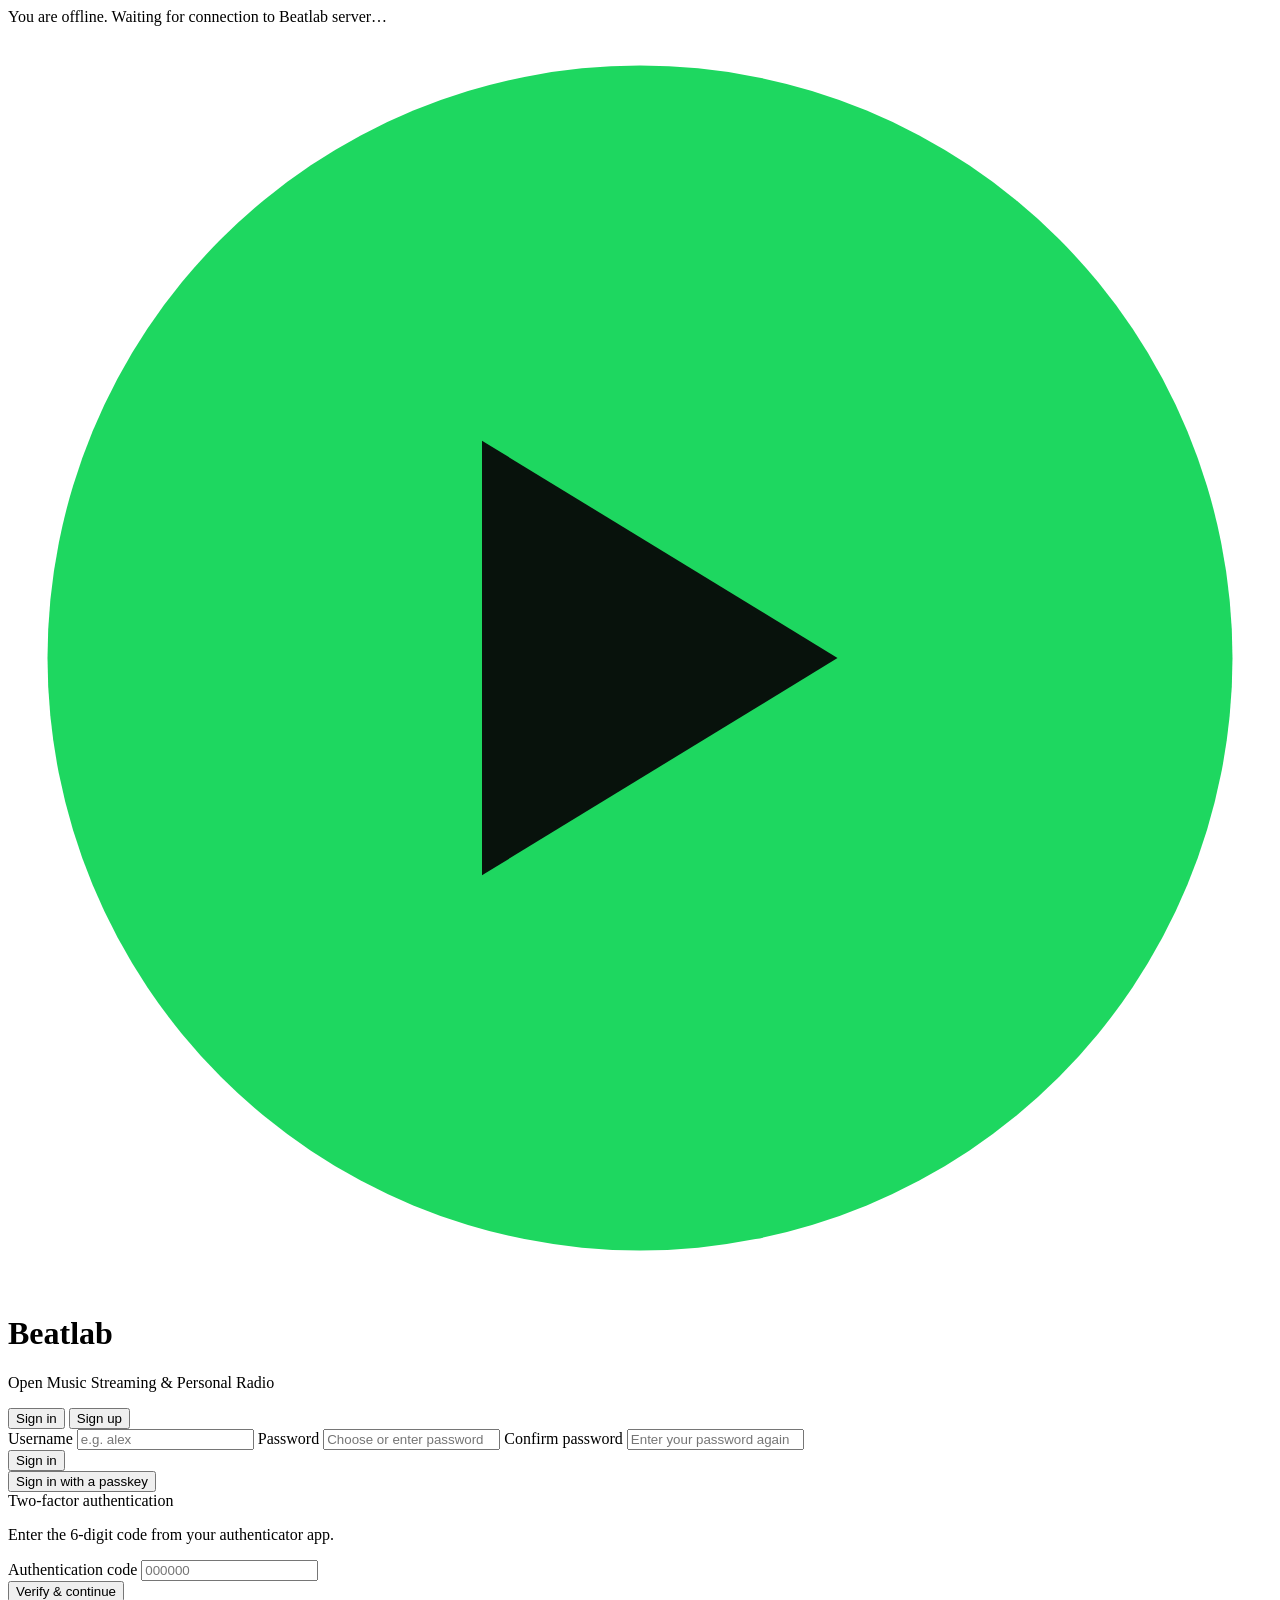
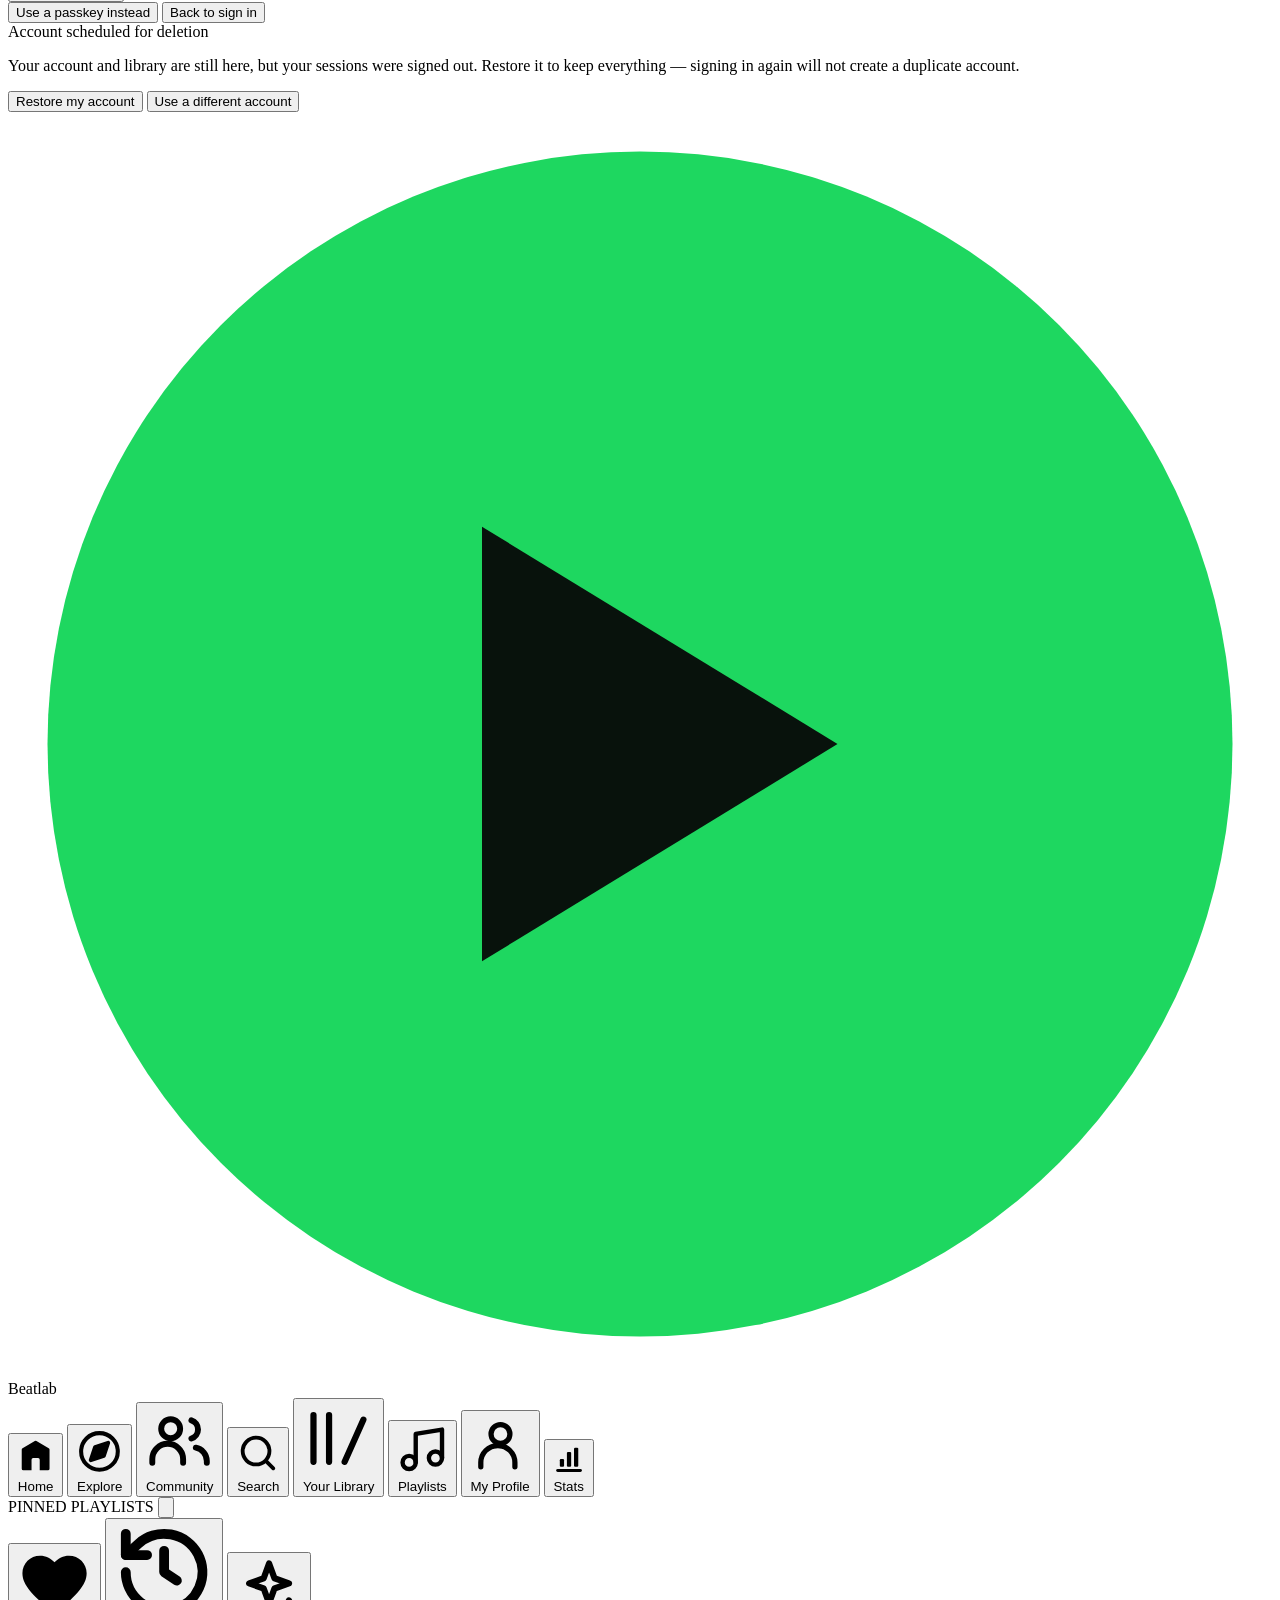
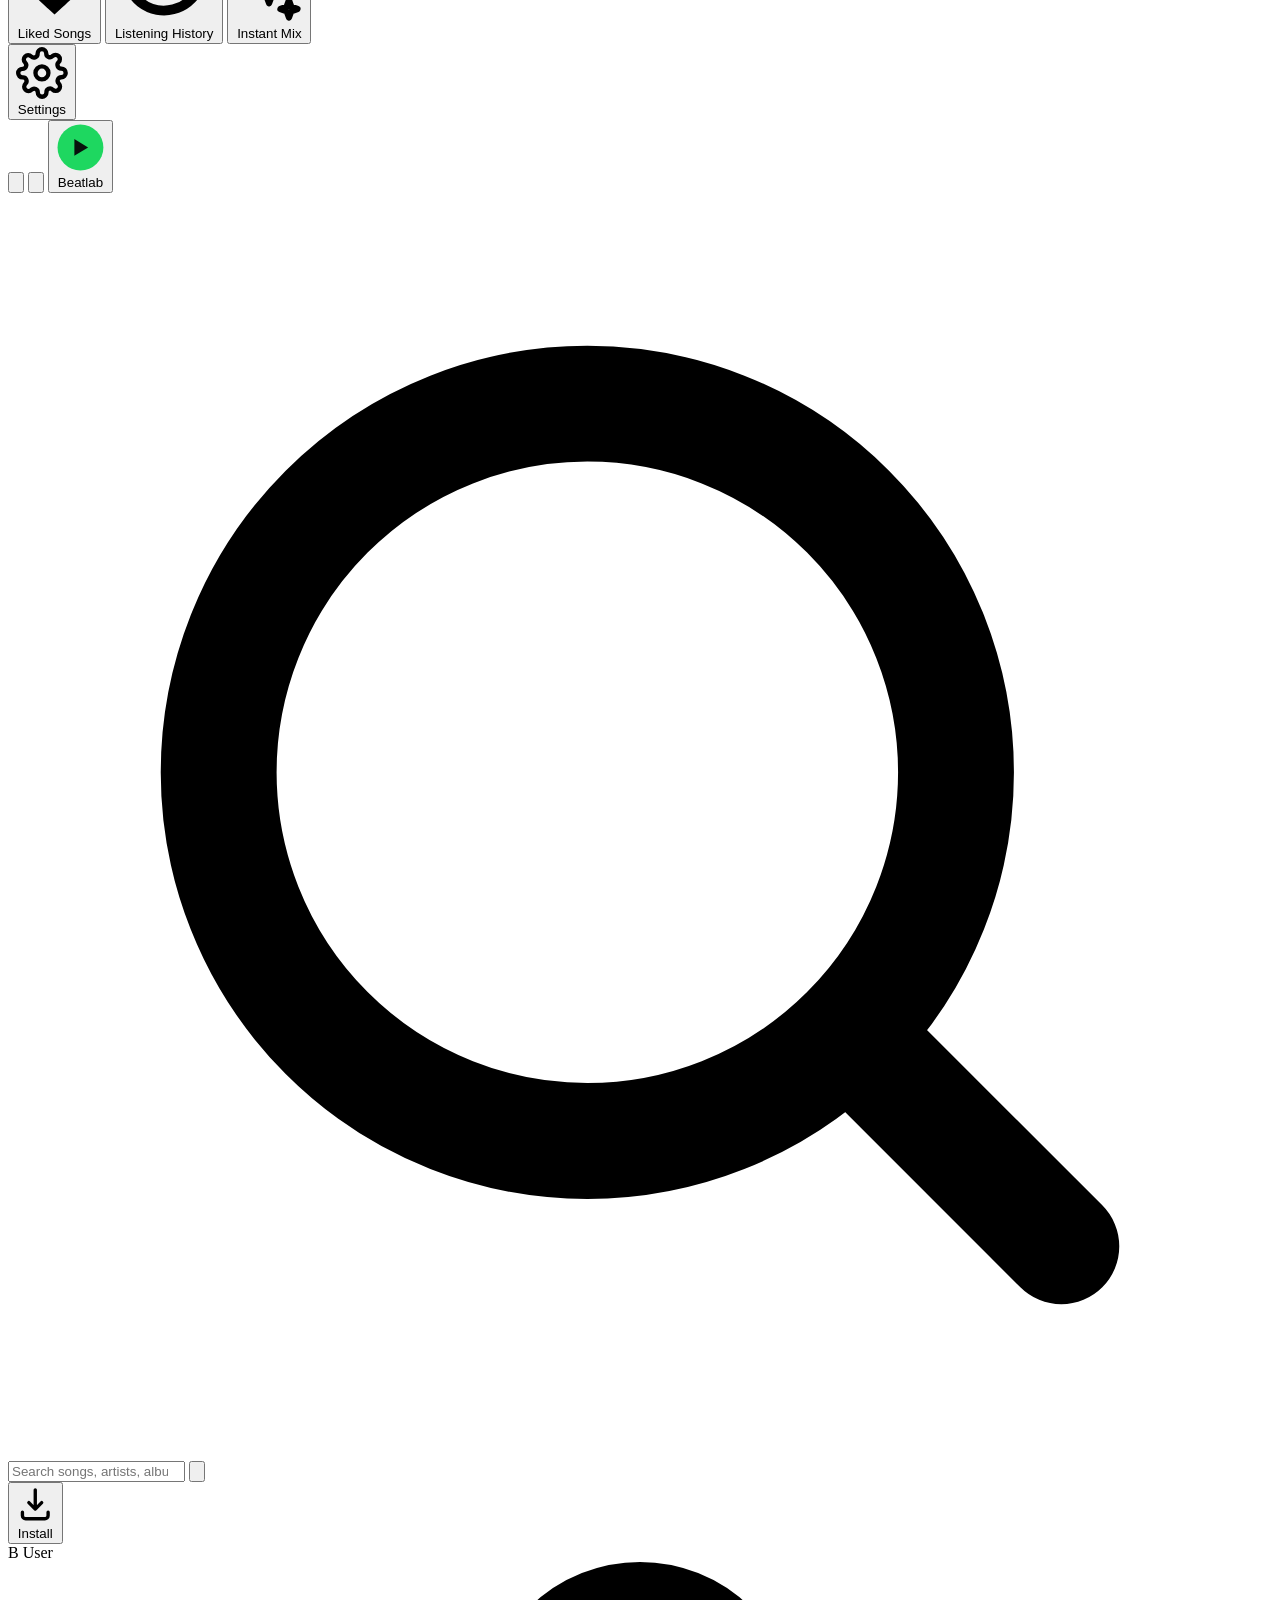
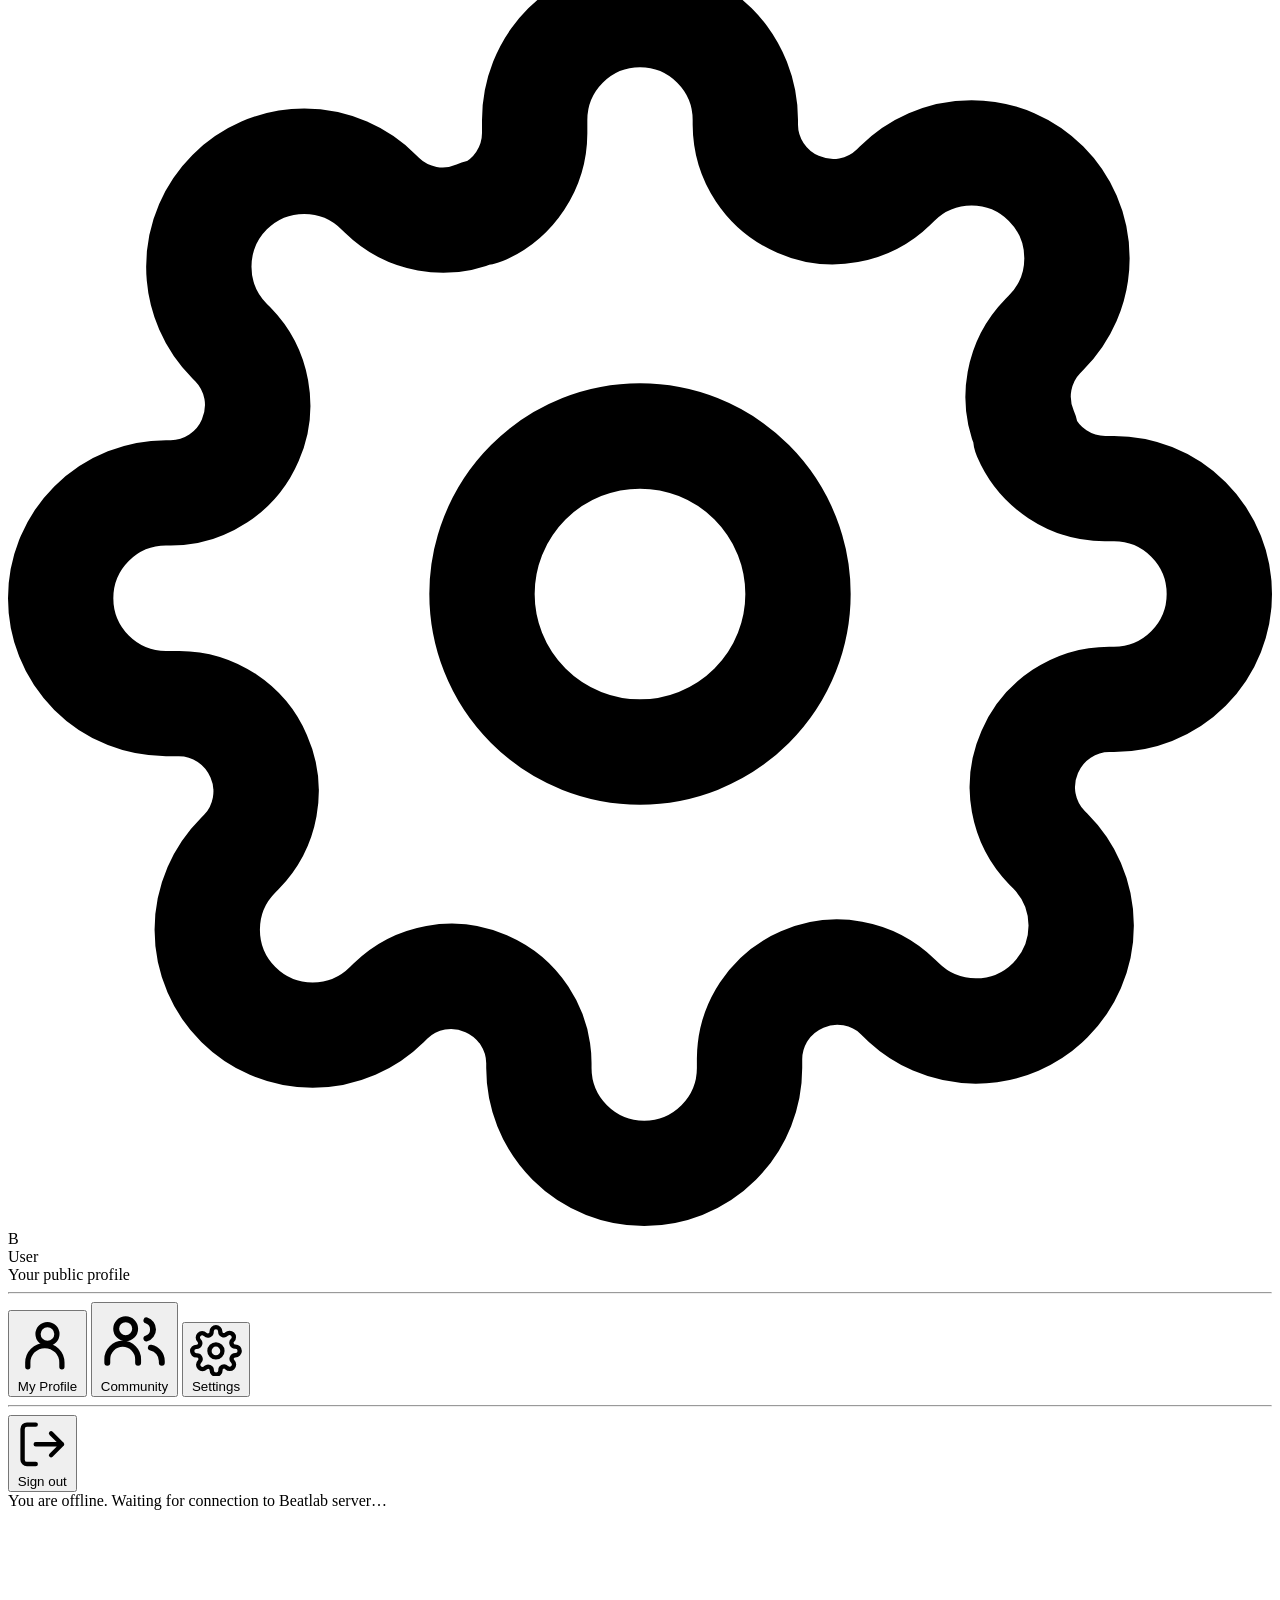
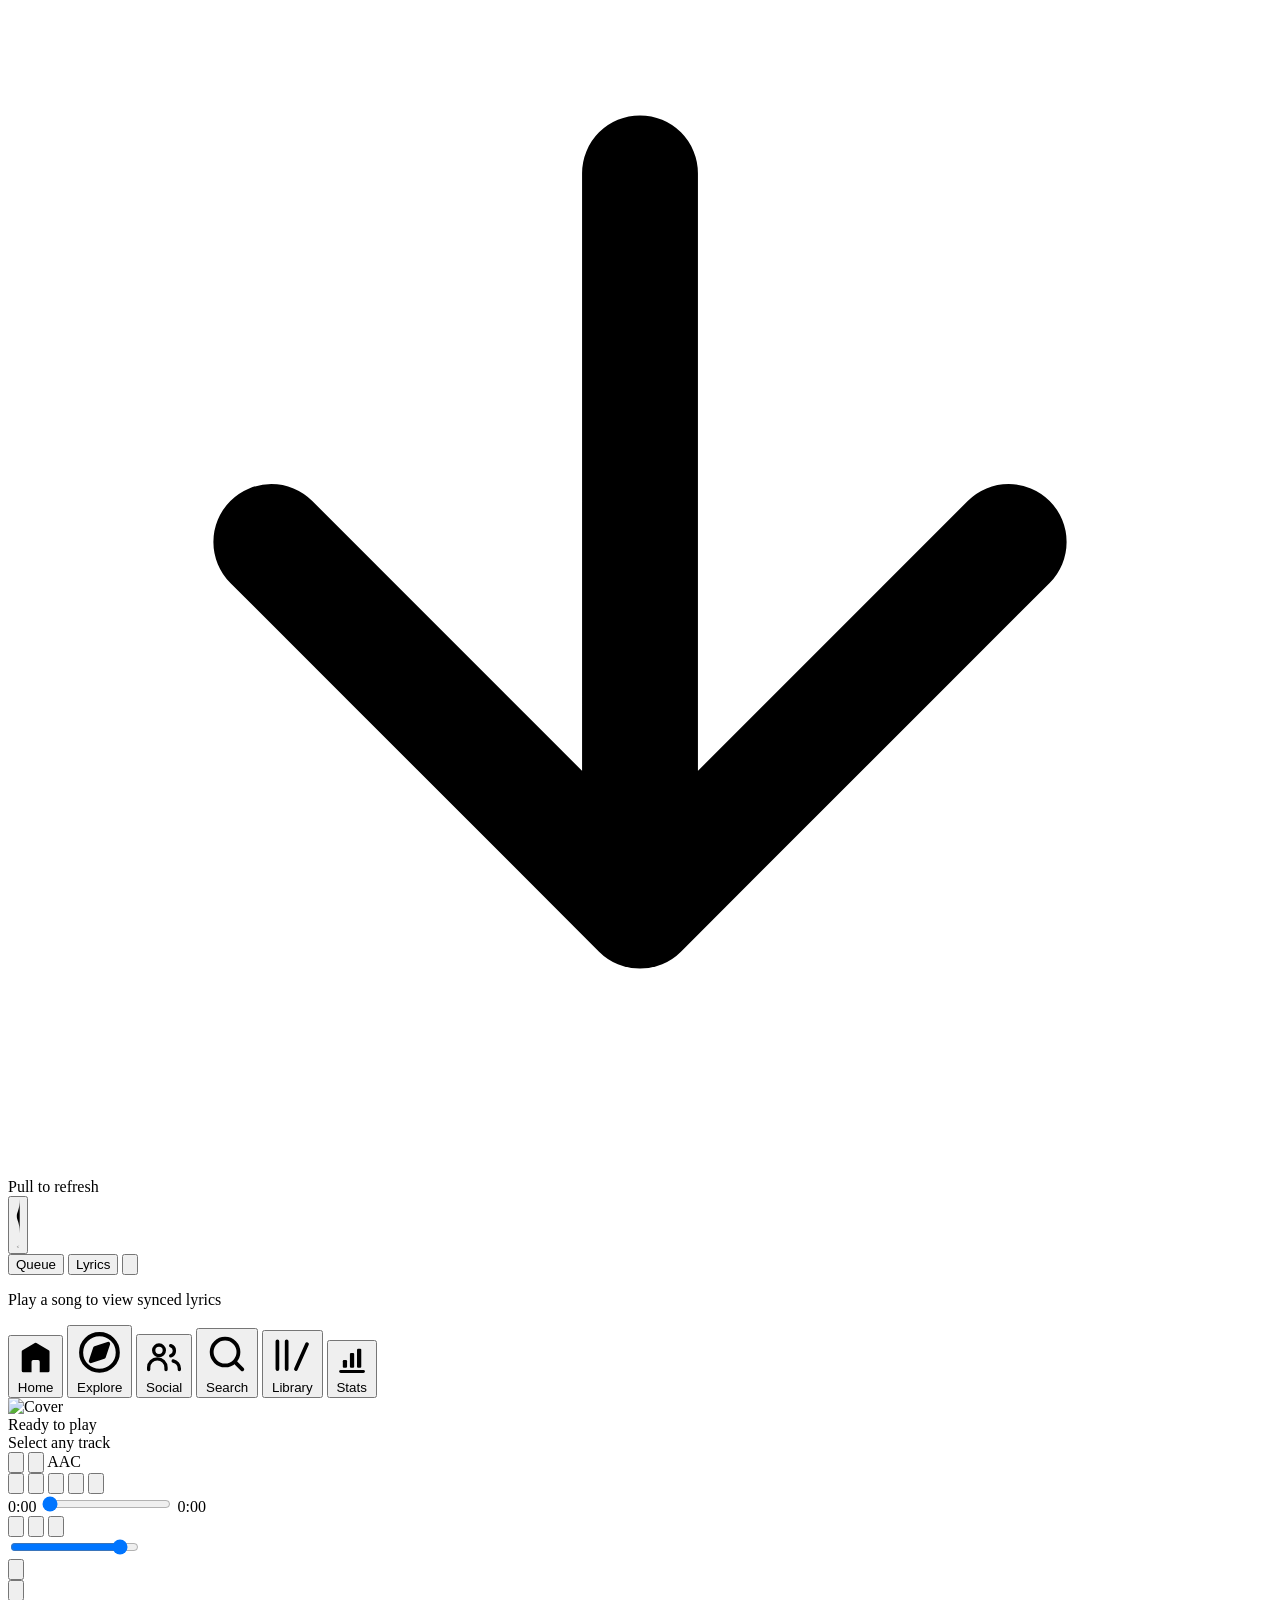
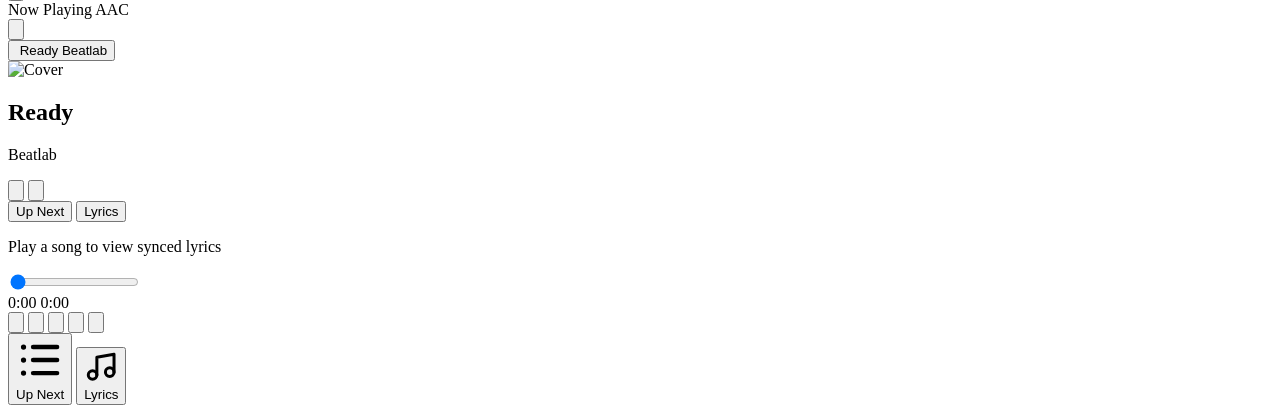
==== src/web/index.html @ f9dbaec5 "tooltips and artist page fixes" ====
<!DOCTYPE html>
<html lang="en">
<head>
  <meta charset="UTF-8" />
  <meta name="viewport" content="width=device-width, initial-scale=1.0, viewport-fit=cover" />
  <meta name="theme-color" content="#0b0b0d" />
  <meta name="application-name" content="Beatlab" />
  <meta name="apple-mobile-web-app-capable" content="yes" />
  <meta name="apple-mobile-web-app-title" content="Beatlab" />
  <meta name="mobile-web-app-capable" content="yes" />
  <meta name="apple-mobile-web-app-status-bar-style" content="black-translucent" />
  <meta name="description" content="Self-hosted music streaming player with smart mixes, synced lyrics, and personal radio." />
  <title>Beatlab — Stream Everything</title>
  <link rel="preconnect" href="https://fonts.googleapis.com" />
  <link rel="preconnect" href="https://fonts.gstatic.com" crossorigin />
  <link rel="stylesheet" href="https://fonts.googleapis.com/css2?family=Geist:wght@400;500;600;700;800&display=swap" />
  <link rel="manifest" href="/manifest.webmanifest" />
  <link rel="icon" type="image/svg+xml" href="/web/favicon.svg" />
  <link rel="icon" type="image/png" sizes="192x192" href="/web/icon-192.png" />
  <link rel="icon" type="image/png" sizes="512x512" href="/web/icon-512.png" />
  <link rel="apple-touch-icon" sizes="180x180" href="/web/apple-touch-icon.png" />
  <link rel="stylesheet" href="/web/styles.css" />
</head>
<body>
  <!-- Sign In / Sign Up Screen -->
  <div id="auth-screen" class="auth-screen hidden">
    <div class="auth-backdrop"></div>
    <div class="auth-card">
      <div id="auth-offline-banner" class="offline-banner auth-offline-banner hidden" role="status" aria-live="polite">
        <span id="auth-offline-banner-text">You are offline. Waiting for connection to Beatlab server…</span>
      </div>
      <div class="auth-brand">
        <div class="brand-mark">
          <svg viewBox="0 0 32 32" fill="none"><circle cx="16" cy="16" r="15" fill="#1ed760"/><path d="M12 10.5v11l9-5.5-9-5.5z" fill="#08120c"/></svg>
        </div>
        <div>
          <h1>Beatlab</h1>
          <p class="auth-tag">Open Music Streaming & Personal Radio</p>
        </div>
      </div>

      <div class="auth-tabs" role="tablist" aria-label="Sign in or sign up">
        <button id="auth-tab-signin" type="button" class="auth-tab active" role="tab" aria-selected="true" onclick="App.setAuthMode('signin')">Sign in</button>
        <button id="auth-tab-signup" type="button" class="auth-tab" role="tab" aria-selected="false" onclick="App.setAuthMode('signup')">Sign up</button>
      </div>

      <form id="auth-form" class="auth-form">
        <label>
          <span>Username</span>
          <input id="auth-username" type="text" autocomplete="username webauthn" placeholder="e.g. alex" required maxlength="64" />
        </label>
        <label>
          <span>Password</span>
          <input id="auth-password" type="password" autocomplete="current-password" placeholder="Choose or enter password" required maxlength="256" />
        </label>
        <label id="auth-confirm-row" class="hidden">
          <span>Confirm password</span>
          <input id="auth-confirm" type="password" autocomplete="new-password" placeholder="Enter your password again" required maxlength="256" />
        </label>
        <div id="auth-error" class="auth-error hidden"></div>
        <button id="auth-submit" type="submit" class="btn-primary btn-full">Sign in</button>
      </form>
      <button id="auth-passkey-btn" type="button" class="btn-secondary btn-full auth-alt-btn" onclick="App.signInWithPasskey()">Sign in with a passkey</button>

      <div id="auth-mfa" class="auth-extra hidden">
        <div class="auth-section-title">Two-factor authentication</div>
        <p id="auth-mfa-hint" class="auth-hint">Enter the 6-digit code from your authenticator app.</p>
        <form id="mfa-form" class="auth-form">
          <label>
            <span id="mfa-code-label">Authentication code</span>
            <input id="mfa-code" type="text" inputmode="numeric" autocomplete="one-time-code" placeholder="000000" maxlength="32" required />
          </label>
          <div id="mfa-error" class="auth-error hidden"></div>
          <button type="submit" class="btn-primary btn-full">Verify &amp; continue</button>
        </form>
        <button id="mfa-passkey-btn" type="button" class="btn-secondary btn-full auth-alt-btn hidden" onclick="App.signInWithPasskey()">Use a passkey instead</button>
        <button type="button" class="link-btn" onclick="App.backToSignIn()">Back to sign in</button>
      </div>

      <div id="auth-restore" class="auth-extra hidden">
        <div class="auth-section-title">Account scheduled for deletion</div>
        <p class="auth-hint">Your account and library are still here, but your sessions were signed out. Restore it to keep everything &mdash; signing in again will not create a duplicate account.</p>
        <div id="restore-error" class="auth-error hidden"></div>
        <button type="button" class="btn-primary btn-full" onclick="App.restoreAccount()">Restore my account</button>
        <button type="button" class="link-btn" onclick="App.backToSignIn()">Use a different account</button>
      </div>
    </div>
  </div>

  <!-- Main App Shell -->
  <div id="app-shell" class="app-shell hidden">
    <!-- Left Navigation Sidebar -->
    <aside class="sidebar" id="sidebar">
      <div class="sidebar-top">
        <div class="brand-row" onclick="App.navigate('home')">
          <div class="brand-mark small">
            <svg viewBox="0 0 32 32" fill="none"><circle cx="16" cy="16" r="15" fill="#1ed760"/><path d="M12 10.5v11l9-5.5-9-5.5z" fill="#08120c"/></svg>
          </div>
          <span class="brand-name">Beatlab</span>
        </div>

        <nav class="nav-list">
          <button class="nav-item active" data-route="home" onclick="App.navigate('home')">
            <svg viewBox="0 0 24 24" fill="currentColor"><path d="M12.5 3.1a1 1 0 0 0-1 0L4 7.5A1 1 0 0 0 3.5 8.3V20a1 1 0 0 0 1 1h5v-6.5a1 1 0 0 1 1-1h3a1 1 0 0 1 1 1V21h5a1 1 0 0 0 1-1V8.3a1 1 0 0 0-.5-.8l-7.5-4.4z"/></svg>
            <span>Home</span>
          </button>
          <button class="nav-item" data-route="explore" onclick="App.navigate('explore')">
            <svg viewBox="0 0 24 24" fill="none" stroke="currentColor" stroke-width="2" stroke-linecap="round" stroke-linejoin="round"><circle cx="12" cy="12" r="9"/><polygon points="16.24 7.76 14.12 14.12 7.76 16.24 9.88 9.88 16.24 7.76" fill="currentColor"/></svg>
            <span>Explore</span>
          </button>
          <button class="nav-item" data-route="community" onclick="App.navigate('community')">
            <svg viewBox="0 0 24 24" fill="none" stroke="currentColor" stroke-width="2" stroke-linecap="round" stroke-linejoin="round"><circle cx="9" cy="8" r="3.2"/><path d="M2.8 19.5v-1.2a5.2 5.2 0 0 1 10.4 0v1.2"/><path d="M16 5.2a3.2 3.2 0 0 1 0 6.1M17.5 14.4a4.6 4.6 0 0 1 3.7 4.5v.6"/></svg>
            <span>Community</span>
          </button>
          <button class="nav-item" data-route="search" onclick="App.focusSearch()">
            <svg viewBox="0 0 24 24" fill="none" stroke="currentColor" stroke-width="2" stroke-linecap="round" stroke-linejoin="round"><circle cx="11" cy="11" r="7"/><path d="m20 20-3.5-3.5"/></svg>
            <span>Search</span>
          </button>
          <button class="nav-item" data-route="library" onclick="App.navigate('library')">
            <svg viewBox="0 0 24 24" fill="none" stroke="currentColor" stroke-width="2" stroke-linecap="round" stroke-linejoin="round"><path d="M4 19.5V4.5m5 15V4.5m5 15L20 6"/></svg>
            <span>Your Library</span>
          </button>
          <button class="nav-item" data-route="playlists" onclick="App.navigate('playlists')">
            <svg viewBox="0 0 24 24" fill="none" stroke="currentColor" stroke-width="2" stroke-linecap="round" stroke-linejoin="round"><path d="M9 18V5l12-2v13"/><circle cx="6" cy="18" r="3"/><circle cx="18" cy="16" r="3"/></svg>
            <span>Playlists</span>
          </button>
          <button class="nav-item" data-route="profile" onclick="App.openMyProfile()">
            <svg viewBox="0 0 24 24" fill="none" stroke="currentColor" stroke-width="2" stroke-linecap="round" stroke-linejoin="round"><circle cx="12" cy="8" r="3.6"/><path d="M4.5 20.5v-1.6a6.5 6.5 0 0 1 13 0v1.6"/></svg>
            <span>My Profile</span>
          </button>
          <button class="nav-item" data-route="stats" onclick="App.navigate('stats')">
            <svg viewBox="0 0 24 24" fill="none" stroke="currentColor" stroke-width="2.1" stroke-linecap="round" stroke-linejoin="round"><path d="M4 20h16"/><rect x="5.5" y="12" width="3" height="5.5" rx="0.8" fill="currentColor" stroke="none"/><rect x="10.5" y="7" width="3" height="10.5" rx="0.8" fill="currentColor" stroke="none"/><rect x="15.5" y="4" width="3" height="13.5" rx="0.8" fill="currentColor" stroke="none"/></svg>
            <span>Stats</span>
          </button>
        </nav>
      </div>

      <div class="sidebar-library">
        <div class="sidebar-section-head">
          <span>PINNED PLAYLISTS</span>
          <button class="icon-btn" title="Create playlist" onclick="App.promptCreatePlaylist()">
            <svg viewBox="0 0 24 24" fill="none" stroke="currentColor" stroke-width="2.3" stroke-linecap="round"><path d="M12 4.5v15M4.5 12h15"/></svg>
          </button>
        </div>

        <div class="quick-lib-links">
          <button class="lib-row" onclick="App.navigate('liked')">
            <span class="lib-badge heart-bg">
              <svg viewBox="0 0 24 24" fill="currentColor"><path d="M12 21.35l-1.45-1.32C5.4 15.36 2 12.28 2 8.5 2 5.42 4.42 3 7.5 3c1.74 0 3.41.81 4.5 2.09C13.09 3.81 14.76 3 16.5 3 19.58 3 22 5.42 22 8.5c0 3.78-3.4 6.86-8.55 11.54L12 21.35z"/></svg>
            </span>
            <span>Liked Songs</span>
          </button>
          <button class="lib-row" onclick="App.navigate('history')">
            <span class="lib-badge history-bg">
              <svg viewBox="0 0 24 24" fill="none" stroke="currentColor" stroke-width="2.3" stroke-linecap="round" stroke-linejoin="round"><path d="M3 12a9 9 0 1 0 3-6.7L3 8"/><path d="M3 3v5h5"/><path d="M12 7v5l3 2"/></svg>
            </span>
            <span>Listening History</span>
          </button>
          <button class="lib-row" onclick="App.promptInstantMix()">
            <span class="lib-badge mix-bg">
              <svg viewBox="0 0 24 24" fill="none" stroke="currentColor" stroke-width="2.2" stroke-linecap="round" stroke-linejoin="round"><path d="m12 3 1.9 5.2L19 10l-5.1 1.8L12 17l-1.9-5.2L5 10l5.1-1.8L12 3z"/><path d="M19 16l.8 2.2L22 19l-2.2.8L19 22l-.8-2.2L16 19l2.2-.8L19 16z"/></svg>
            </span>
            <span>Instant Mix</span>
          </button>
        </div>

        <div id="sidebar-playlists" class="sidebar-playlists"></div>
      </div>

      <div class="sidebar-footer">
        <button class="settings-btn" onclick="App.openSettingsModal()">
          <svg viewBox="0 0 24 24" fill="none" stroke="currentColor" stroke-width="2" stroke-linecap="round" stroke-linejoin="round"><circle cx="12" cy="12" r="3"/><path d="M19.4 15a1.65 1.65 0 0 0 .33 1.82l.06.06a2 2 0 1 1-2.83 2.83l-.06-.06a1.65 1.65 0 0 0-1.82-.33 1.65 1.65 0 0 0-1 1.51V21a2 2 0 0 1-4 0v-.09a1.65 1.65 0 0 0-1-1.51 1.65 1.65 0 0 0-1.82.33l-.06.06a2 2 0 1 1-2.83-2.83l.06-.06a1.65 1.65 0 0 0 .33-1.82 1.65 1.65 0 0 0-1.51-1H3a2 2 0 0 1 0-4h.09a1.65 1.65 0 0 0 1.51-1 1.65 1.65 0 0 0-.33-1.82l-.06-.06a2 2 0 1 1 2.83-2.83l.06.06a1.65 1.65 0 0 0 1.82.33H9a1.65 1.65 0 0 0 1-1.51V3a2 2 0 0 1 4 0v.09a1.65 1.65 0 0 0 1 1.51 1.65 1.65 0 0 0 1.82-.33l.06-.06a2 2 0 1 1 2.83 2.83l-.06.06a1.65 1.65 0 0 0-.33 1.82V9a1.65 1.65 0 0 0 1.51 1H21a2 2 0 0 1 0 4h-.09a1.65 1.65 0 0 0-1.51 1z"/></svg>
          <span>Settings</span>
        </button>
      </div>
    </aside>

    <!-- Center Workspace -->
    <div class="main-column">
      <header class="topbar">
        <div class="topbar-left">
          <div class="topbar-nav-group">
            <button class="circle-btn nav-back-btn" title="Back" onclick="history.back()">
              <svg viewBox="0 0 24 24" fill="none" stroke="currentColor" stroke-width="2.4" stroke-linecap="round" stroke-linejoin="round"><path d="M15.5 19 8.5 12l7-7"/></svg>
            </button>
            <button class="circle-btn nav-fwd-btn" title="Forward" onclick="history.forward()">
              <svg viewBox="0 0 24 24" fill="none" stroke="currentColor" stroke-width="2.4" stroke-linecap="round" stroke-linejoin="round"><path d="M8.5 19l7-7-7-7"/></svg>
            </button>
            <button class="mobile-brand" onclick="App.navigate('home')" title="Beatlab Home">
              <span class="brand-mark small">
                <svg viewBox="0 0 32 32" fill="none"><circle cx="16" cy="16" r="15" fill="#1ed760"/><path d="M12 10.5v11l9-5.5-9-5.5z" fill="#08120c"/></svg>
              </span>
              <span class="mobile-brand-name">Beatlab</span>
            </button>
          </div>
          <div class="search-box">
            <svg class="search-icon" viewBox="0 0 24 24" fill="none" stroke="currentColor" stroke-width="2.2" stroke-linecap="round" stroke-linejoin="round"><circle cx="11" cy="11" r="7"/><path d="m20 20-3.5-3.5"/></svg>
            <input id="global-search" type="search" placeholder="Search songs, artists, albums... or @username for people (Press /)" autocomplete="off" />
            <button id="clear-search-btn" class="icon-btn hidden" title="Clear search" onclick="App.clearSearch()">
              <svg viewBox="0 0 24 24" fill="none" stroke="currentColor" stroke-width="2.3" stroke-linecap="round"><path d="M18 6 6 18M6 6l12 12"/></svg>
            </button>
            <div id="recent-searches" class="recent-searches hidden" role="listbox"></div>
          </div>
        </div>

        <div class="topbar-right">
          <button id="pwa-install-btn" class="pill-btn topbar-install-btn hidden" onclick="App.installPwa()" title="Install Beatlab app">
            <svg viewBox="0 0 24 24" fill="none" stroke="currentColor" stroke-width="2.1" stroke-linecap="round" stroke-linejoin="round"><path d="M12 3v12m0 0-4-4m4 4 4-4"/><path d="M4 17v2a2 2 0 0 0 2 2h12a2 2 0 0 0 2-2v-2"/></svg>
            <span>Install</span>
          </button>
          <div class="user-menu-wrap">
            <div class="user-pill" onclick="App.toggleUserMenu(event)" title="Account menu">
              <span id="user-avatar" class="avatar-dot">B</span>
              <span id="user-name">User</span>
              <svg class="user-pill-gear" viewBox="0 0 24 24" fill="none" stroke="currentColor" stroke-width="2" stroke-linecap="round" stroke-linejoin="round"><circle cx="12" cy="12" r="3"/><path d="M19.4 15a1.65 1.65 0 0 0 .33 1.82l.06.06a2 2 0 1 1-2.83 2.83l-.06-.06a1.65 1.65 0 0 0-1.82-.33 1.65 1.65 0 0 0-1 1.51V21a2 2 0 0 1-4 0v-.09a1.65 1.65 0 0 0-1-1.51 1.65 1.65 0 0 0-1.82.33l-.06.06a2 2 0 1 1-2.83-2.83l.06-.06a1.65 1.65 0 0 0 .33-1.82 1.65 1.65 0 0 0-1.51-1H3a2 2 0 0 1 0-4h.09a1.65 1.65 0 0 0 1.51-1 1.65 1.65 0 0 0-.33-1.82l-.06-.06a2 2 0 1 1 2.83-2.83l.06.06a1.65 1.65 0 0 0 1.82.33H9a1.65 1.65 0 0 0 1-1.51V3a2 2 0 0 1 4 0v.09a1.65 1.65 0 0 0 1 1.51 1.65 1.65 0 0 0 1.82-.33l.06-.06a2 2 0 1 1 2.83 2.83l-.06.06a1.65 1.65 0 0 0-.33 1.82V9a1.65 1.65 0 0 0 1.51 1H21a2 2 0 0 1 0 4h-.09a1.65 1.65 0 0 0-1.51 1z"/></svg>
            </div>
            <div id="user-menu" class="user-menu hidden">
              <div class="user-menu-head">
                <span id="user-menu-avatar" class="avatar-dot large">B</span>
                <div>
                  <div id="user-menu-name" class="user-menu-name">User</div>
                  <div class="user-menu-sub">Your public profile</div>
                </div>
              </div>
              <hr class="ctx-sep">
              <button class="user-menu-item" onclick="App.openMyProfile()">
                <svg viewBox="0 0 24 24" fill="none" stroke="currentColor" stroke-width="2" stroke-linecap="round" stroke-linejoin="round"><circle cx="12" cy="8" r="3.6"/><path d="M4.5 20.5v-1.6a6.5 6.5 0 0 1 13 0v1.6"/></svg>
                <span>My Profile</span>
              </button>
              <button class="user-menu-item" onclick="App.goCommunity()">
                <svg viewBox="0 0 24 24" fill="none" stroke="currentColor" stroke-width="2" stroke-linecap="round" stroke-linejoin="round"><circle cx="9" cy="8" r="3.2"/><path d="M2.8 19.5v-1.2a5.2 5.2 0 0 1 10.4 0v1.2"/><path d="M16 5.2a3.2 3.2 0 0 1 0 6.1M17.5 14.4a4.6 4.6 0 0 1 3.7 4.5v.6"/></svg>
                <span>Community</span>
              </button>
              <button class="user-menu-item" onclick="App.goSettings()">
                <svg viewBox="0 0 24 24" fill="none" stroke="currentColor" stroke-width="2" stroke-linecap="round" stroke-linejoin="round"><circle cx="12" cy="12" r="3"/><path d="M19.4 15a1.65 1.65 0 0 0 .33 1.82l.06.06a2 2 0 1 1-2.83 2.83l-.06-.06a1.65 1.65 0 0 0-1.82-.33 1.65 1.65 0 0 0-1 1.51V21a2 2 0 0 1-4 0v-.09a1.65 1.65 0 0 0-1-1.51 1.65 1.65 0 0 0-1.82.33l-.06.06a2 2 0 1 1-2.83-2.83l.06-.06a1.65 1.65 0 0 0 .33-1.82 1.65 1.65 0 0 0-1.51-1H3a2 2 0 0 1 0-4h.09a1.65 1.65 0 0 0 1.51-1 1.65 1.65 0 0 0-.33-1.82l-.06-.06a2 2 0 1 1 2.83-2.83l.06.06a1.65 1.65 0 0 0 1.82.33H9a1.65 1.65 0 0 0 1-1.51V3a2 2 0 0 1 4 0v.09a1.65 1.65 0 0 0 1 1.51 1.65 1.65 0 0 0 1.82-.33l.06-.06a2 2 0 1 1 2.83 2.83l-.06.06a1.65 1.65 0 0 0-.33 1.82V9a1.65 1.65 0 0 0 1.51 1H21a2 2 0 0 1 0 4h-.09a1.65 1.65 0 0 0-1.51 1z"/></svg>
                <span>Settings</span>
              </button>
              <hr class="ctx-sep">
              <button class="user-menu-item danger" onclick="App.signOut()">
                <svg viewBox="0 0 24 24" fill="none" stroke="currentColor" stroke-width="2" stroke-linecap="round" stroke-linejoin="round"><path d="M9 21H5a2 2 0 0 1-2-2V5a2 2 0 0 1 2-2h4"/><path d="m16 17 5-5-5-5M21 12H9"/></svg>
                <span>Sign out</span>
              </button>
            </div>
          </div>
        </div>
      </header>

      <div id="offline-banner" class="offline-banner hidden" role="status" aria-live="polite">
        <span id="offline-banner-text">You are offline. Waiting for connection to Beatlab server…</span>
      </div>

      <div id="ptr-indicator" class="ptr-indicator hidden" aria-hidden="true">
        <svg viewBox="0 0 24 24" fill="none" stroke="currentColor" stroke-width="2.2" stroke-linecap="round" stroke-linejoin="round"><path d="M12 5v14M5 12l7 7 7-7"/></svg>
        <span id="ptr-text">Pull to refresh</span>
      </div>

      <main id="main-view" class="main-view"></main>

      <!-- Edge pull-tab: reopens the queue / lyrics panel when it's closed (desktop) -->
      <button id="rp-pull" class="rp-pull" type="button" title="Show queue &amp; lyrics" aria-label="Show queue and lyrics" onclick="App.toggleRightPanel(true)">
        <svg class="rp-pull-shape" viewBox="0 0 28 260" preserveAspectRatio="none" aria-hidden="true"><path d="M28 0C28 86 6 98 6 130S28 174 28 260Z"/></svg>
        <svg class="rp-pull-chevron" viewBox="0 0 24 24" fill="none" stroke="currentColor" stroke-width="2.4" stroke-linecap="round" stroke-linejoin="round" aria-hidden="true"><path d="M14.5 6.5 9 12l5.5 5.5"/></svg>
      </button>
    </div>

    <!-- Mobile / Tablet Right Panel Backdrop -->
    <div id="panel-backdrop" class="panel-backdrop hidden" onclick="App.toggleRightPanel(false)"></div>

    <!-- Right Docked Panel (Queue & Synced Lyrics) -->
    <aside id="right-panel" class="right-panel">
      <div class="rp-tabs">
        <button id="tab-queue" class="rp-tab active" onclick="App.setRightTab('queue')">Queue</button>
        <button id="tab-lyrics" class="rp-tab" onclick="App.setRightTab('lyrics')">Lyrics</button>
        <button class="icon-btn rp-close" title="Close panel" onclick="App.toggleRightPanel(false)">
          <svg viewBox="0 0 24 24" fill="none" stroke="currentColor" stroke-width="2.3" stroke-linecap="round"><path d="M18 6 6 18M6 6l12 12"/></svg>
        </button>
      </div>

      <div id="rp-queue-body" class="rp-body">
        <div id="queue-now-playing" class="queue-section"></div>
        <div id="queue-up-next" class="queue-section"></div>
      </div>

      <div id="rp-lyrics-body" class="rp-body hidden">
        <div id="lyrics-container" class="lyrics-container">
          <p class="muted-center">Play a song to view synced lyrics</p>
        </div>
      </div>
    </aside>

    <!-- Mobile Bottom Navigation -->
    <nav class="mobile-nav" aria-label="Primary Navigation">
      <button class="mobile-nav-btn nav-item active" data-route="home" onclick="App.navigate('home')">
        <svg viewBox="0 0 24 24" fill="currentColor"><path d="M12.5 3.1a1 1 0 0 0-1 0L4 7.5A1 1 0 0 0 3.5 8.3V20a1 1 0 0 0 1 1h5v-6.5a1 1 0 0 1 1-1h3a1 1 0 0 1 1 1V21h5a1 1 0 0 0 1-1V8.3a1 1 0 0 0-.5-.8l-7.5-4.4z"/></svg>
        <span>Home</span>
      </button>
      <button class="mobile-nav-btn nav-item" data-route="explore" onclick="App.navigate('explore')">
        <svg viewBox="0 0 24 24" fill="none" stroke="currentColor" stroke-width="2" stroke-linecap="round" stroke-linejoin="round"><circle cx="12" cy="12" r="9"/><polygon points="16.24 7.76 14.12 14.12 7.76 16.24 9.88 9.88 16.24 7.76" fill="currentColor"/></svg>
        <span>Explore</span>
      </button>
      <button class="mobile-nav-btn nav-item" data-route="community" onclick="App.navigate('community')">
        <svg viewBox="0 0 24 24" fill="none" stroke="currentColor" stroke-width="2" stroke-linecap="round" stroke-linejoin="round"><circle cx="9" cy="8" r="3.2"/><path d="M2.8 19.5v-1.2a5.2 5.2 0 0 1 10.4 0v1.2"/><path d="M16 5.2a3.2 3.2 0 0 1 0 6.1M17.5 14.4a4.6 4.6 0 0 1 3.7 4.5v.6"/></svg>
        <span>Social</span>
      </button>
      <button class="mobile-nav-btn nav-item" data-route="search" onclick="App.focusSearch()">
        <svg viewBox="0 0 24 24" fill="none" stroke="currentColor" stroke-width="2" stroke-linecap="round" stroke-linejoin="round"><circle cx="11" cy="11" r="7"/><path d="m20 20-3.5-3.5"/></svg>
        <span>Search</span>
      </button>
      <button class="mobile-nav-btn nav-item" data-route="library" onclick="App.navigate('library')">
        <svg viewBox="0 0 24 24" fill="none" stroke="currentColor" stroke-width="2" stroke-linecap="round" stroke-linejoin="round"><path d="M4 19.5V4.5m5 15V4.5m5 15L20 6"/></svg>
        <span>Library</span>
      </button>
      <button class="mobile-nav-btn nav-item" data-route="stats" onclick="App.navigate('stats')">
        <svg viewBox="0 0 24 24" fill="none" stroke="currentColor" stroke-width="2.1" stroke-linecap="round" stroke-linejoin="round"><path d="M4 20h16"/><rect x="5.5" y="12" width="3" height="5.5" rx="0.8" fill="currentColor" stroke="none"/><rect x="10.5" y="7" width="3" height="10.5" rx="0.8" fill="currentColor" stroke="none"/><rect x="15.5" y="4" width="3" height="13.5" rx="0.8" fill="currentColor" stroke="none"/></svg>
        <span>Stats</span>
      </button>
    </nav>
  </div>

  <!-- Bottom Persistent Player Bar -->
  <footer id="player-bar" class="player-bar hidden">
    <div class="pb-mini-progress" aria-hidden="true"><div id="pb-mini-progress-fill" class="pb-mini-progress-fill"></div></div>
    <div class="pb-left">
      <img id="pb-cover" class="pb-cover" src="/api/web/cover/default" alt="Cover" />
      <div class="pb-meta">
        <div id="pb-title" class="pb-title">Ready to play</div>
        <div id="pb-artist" class="pb-artist">Select any track</div>
      </div>
      <button id="pb-like" class="icon-btn" title="Like track (L)" onclick="App.toggleCurrentLike()">
        <svg class="heart-svg" viewBox="0 0 24 24" fill="none" stroke="currentColor" stroke-width="2.1" stroke-linecap="round" stroke-linejoin="round"><path d="M20.84 4.61a5.5 5.5 0 0 0-7.78 0L12 5.67l-1.06-1.06a5.5 5.5 0 0 0-7.78 7.78l1.06 1.06L12 21.23l7.78-7.78 1.06-1.06a5.5 5.5 0 0 0 0-7.78z"/></svg>
      </button>
      <button id="pb-more" class="icon-btn pb-more-btn" title="More options" aria-label="More options" onclick="App.openCurrentTrackMenu(event)">
        <svg viewBox="0 0 24 24" fill="currentColor"><circle cx="12" cy="5" r="2"/><circle cx="12" cy="12" r="2"/><circle cx="12" cy="19" r="2"/></svg>
      </button>
      <span id="pb-quality" class="quality-badge hidden">AAC</span>
    </div>

    <div class="pb-center">
      <div class="pb-transport">
        <button id="btn-shuffle" class="icon-btn pb-sec-btn" title="Shuffle" onclick="App.toggleShuffle()">
          <svg viewBox="0 0 24 24" fill="none" stroke="currentColor" stroke-width="2.1" stroke-linecap="round" stroke-linejoin="round"><polyline points="16 3 21 3 21 8"/><line x1="3" y1="20" x2="21" y2="3"/><polyline points="21 16 21 21 16 21"/><line x1="15" y1="15" x2="21" y2="21"/><line x1="3" y1="4" x2="9" y2="10"/></svg>
        </button>
        <button class="icon-btn pb-prev-btn" title="Previous track (Shift+Left)" onclick="App.prevTrack()">
          <svg viewBox="0 0 24 24" fill="currentColor"><path d="M5 4.5h2.5v15H5zm4 7.5L19.5 4.5v15z"/></svg>
        </button>
        <button id="btn-play" class="play-main-btn" title="Play / Pause (Space)" onclick="App.togglePlay()">
          <svg id="play-icon-svg" viewBox="0 0 24 24" fill="currentColor"><path d="M8 4.5v15l12-7.5z"/></svg>
        </button>
        <button class="icon-btn pb-next-btn" title="Next track (Shift+Right)" onclick="App.nextTrack(true)">
          <svg viewBox="0 0 24 24" fill="currentColor"><path d="M4.5 4.5 15 12 4.5 19.5zm12 0H19v15h-2.5z"/></svg>
        </button>
        <button id="btn-repeat" class="icon-btn pb-sec-btn" title="Repeat mode" onclick="App.cycleRepeat()">
          <svg viewBox="0 0 24 24" fill="none" stroke="currentColor" stroke-width="2.1" stroke-linecap="round" stroke-linejoin="round"><polyline points="17 2 21 6 17 10"/><path d="M3 12v-2a4 4 0 0 1 4-4h14"/><polyline points="7 22 3 18 7 14"/><path d="M21 12v2a4 4 0 0 1-4 4H3"/></svg>
        </button>
      </div>
      <div class="pb-progress-row">
        <span id="pb-elapsed" class="time-lbl">0:00</span>
        <input id="pb-seek" class="seek-slider" type="range" min="0" max="100" value="0" step="0.1" />
        <span id="pb-duration" class="time-lbl">0:00</span>
      </div>
    </div>

    <div class="pb-right">
      <button class="icon-btn" title="Lyrics" onclick="App.openPanelTab('lyrics')">
        <svg viewBox="0 0 24 24" fill="none" stroke="currentColor" stroke-width="2.1" stroke-linecap="round" stroke-linejoin="round"><path d="M9 17.5V5l12-2v12.5"/><circle cx="6" cy="17.5" r="3"/><circle cx="18" cy="15.5" r="3"/></svg>
      </button>
      <button class="icon-btn" title="Queue" onclick="App.openPanelTab('queue')">
        <svg viewBox="0 0 24 24" fill="none" stroke="currentColor" stroke-width="2.2" stroke-linecap="round" stroke-linejoin="round"><circle cx="3.75" cy="5.5" r="1.3" fill="currentColor" stroke="none"/><circle cx="3.75" cy="12" r="1.3" fill="currentColor" stroke="none"/><circle cx="3.75" cy="18.5" r="1.3" fill="currentColor" stroke="none"/><line x1="8.5" y1="5.5" x2="20.5" y2="5.5"/><line x1="8.5" y1="12" x2="20.5" y2="12"/><line x1="8.5" y1="18.5" x2="20.5" y2="18.5"/></svg>
      </button>
      <button class="icon-btn" title="Mute (M)" onclick="App.toggleMute()">
        <svg id="vol-icon" viewBox="0 0 24 24" fill="none" stroke="currentColor" stroke-width="2.1" stroke-linecap="round" stroke-linejoin="round"><polygon points="11 5 6 9 2 9 2 15 6 15 11 19 11 5"/><path d="M15.5 8.5a5 5 0 0 1 0 7"/><path d="M19 5a10 10 0 0 1 0 14"/></svg>
      </button>
      <div class="pb-vol-wrap">
        <input id="pb-volume" class="vol-slider" type="range" min="0" max="1" step="0.01" value="0.9" aria-label="Volume" />
      </div>
      <button id="btn-expand-player" class="icon-btn" title="Expand player" onclick="App.toggleFullscreen()">
        <svg class="expand-chevron" viewBox="0 0 24 24" fill="none" stroke="currentColor" stroke-width="2.4" stroke-linecap="round" stroke-linejoin="round"><path d="m5 15.5 7-7 7 7"/></svg>
      </button>
    </div>
  </footer>

  <!-- Expanded Now Playing View -->
  <div id="fullscreen-player" class="fs-player fs-view-player" aria-hidden="true">
    <div class="fs-inner">
      <div class="fs-topbar">
        <button class="fs-round-btn fs-collapse" title="Collapse player" onclick="App.toggleFullscreen(false)">
          <svg viewBox="0 0 24 24" fill="none" stroke="currentColor" stroke-width="2.4" stroke-linecap="round" stroke-linejoin="round"><path d="m5 8.5 7 7 7-7"/></svg>
        </button>
        <div class="fs-topbar-title">
          <span class="fs-eyebrow">Now Playing</span>
          <span id="fs-quality" class="quality-badge hidden">AAC</span>
        </div>
        <button class="fs-round-btn fs-top-share" title="Share song link" onclick="App.shareCurrentTrack()">
          <svg viewBox="0 0 24 24" fill="none" stroke="currentColor" stroke-width="2.1" stroke-linecap="round" stroke-linejoin="round"><circle cx="18" cy="5" r="3"/><circle cx="6" cy="12" r="3"/><circle cx="18" cy="19" r="3"/><line x1="8.59" y1="13.51" x2="15.42" y2="17.49"/><line x1="15.41" y1="6.51" x2="8.59" y2="10.49"/></svg>
        </button>
      </div>

      <button type="button" class="fs-mini-head" onclick="App.setFsMobileView('player')" title="Back to player">
        <img id="fs-mini-cover" class="fs-mini-cover" src="/api/web/cover/default" alt="" />
        <span class="fs-mini-meta">
          <span id="fs-mini-title" class="fs-mini-title">Ready</span>
          <span id="fs-mini-artist" class="fs-mini-artist">Beatlab</span>
        </span>
      </button>

      <div class="fs-grid">
        <div class="fs-art-col">
          <div class="fs-cover-wrap">
            <img id="fs-cover" class="fs-cover" src="/api/web/cover/default" alt="Cover" />
          </div>
          <div class="fs-info-row">
            <div class="fs-info">
              <h2 id="fs-title" class="clickable" onclick="App.goCurrentAlbum()">Ready</h2>
              <p id="fs-artist">Beatlab</p>
            </div>
            <button id="fs-share" class="icon-btn fs-share-btn" title="Share song link" onclick="App.shareCurrentTrack()">
              <svg viewBox="0 0 24 24" fill="none" stroke="currentColor" stroke-width="2.1" stroke-linecap="round" stroke-linejoin="round"><circle cx="18" cy="5" r="3"/><circle cx="6" cy="12" r="3"/><circle cx="18" cy="19" r="3"/><line x1="8.59" y1="13.51" x2="15.42" y2="17.49"/><line x1="15.41" y1="6.51" x2="8.59" y2="10.49"/></svg>
            </button>
            <button id="fs-like" class="icon-btn fs-like-btn" title="Like track (L)" onclick="App.toggleCurrentLike()">
              <svg class="heart-svg" viewBox="0 0 24 24" fill="none" stroke="currentColor" stroke-width="2.1" stroke-linecap="round" stroke-linejoin="round"><path d="M20.84 4.61a5.5 5.5 0 0 0-7.78 0L12 5.67l-1.06-1.06a5.5 5.5 0 0 0-7.78 7.78l1.06 1.06L12 21.23l7.78-7.78 1.06-1.06a5.5 5.5 0 0 0 0-7.78z"/></svg>
            </button>
          </div>
        </div>
        <div class="fs-panel-col">
          <div class="fs-tabs" role="tablist">
            <button id="fs-tab-queue" class="fs-tab active" onclick="App.setFsTab('queue')">Up Next</button>
            <button id="fs-tab-lyrics" class="fs-tab" onclick="App.setFsTab('lyrics')">Lyrics</button>
          </div>
          <div id="fs-queue-panel" class="fs-panel-body">
            <div id="fs-queue-now-playing" class="queue-section"></div>
            <div id="fs-queue-up-next" class="queue-section"></div>
          </div>
          <div id="fs-lyrics-panel" class="fs-panel-body hidden">
            <div id="fs-lyrics-body" class="fs-lyrics-body">
              <p class="muted-center">Play a song to view synced lyrics</p>
            </div>
          </div>
        </div>
      </div>

      <div class="fs-mobile-controls">
        <div class="fs-progress-row">
          <input id="fs-seek" class="seek-slider" type="range" min="0" max="100" value="0" step="0.1" aria-label="Seek" />
          <div class="fs-times">
            <span id="fs-elapsed" class="time-lbl">0:00</span>
            <span id="fs-duration" class="time-lbl">0:00</span>
          </div>
        </div>
        <div class="fs-transport">
          <button id="fs-shuffle" class="icon-btn fs-sec-btn" title="Shuffle" onclick="App.toggleShuffle()">
            <svg viewBox="0 0 24 24" fill="none" stroke="currentColor" stroke-width="2.1" stroke-linecap="round" stroke-linejoin="round"><polyline points="16 3 21 3 21 8"/><line x1="3" y1="20" x2="21" y2="3"/><polyline points="21 16 21 21 16 21"/><line x1="15" y1="15" x2="21" y2="21"/><line x1="3" y1="4" x2="9" y2="10"/></svg>
          </button>
          <button class="icon-btn fs-skip-btn" title="Previous track" onclick="App.prevTrack()">
            <svg viewBox="0 0 24 24" fill="currentColor"><path d="M5 4.5h2.5v15H5zm4 7.5L19.5 4.5v15z"/></svg>
          </button>
          <button id="fs-play" class="play-main-btn fs-play-btn" title="Play / Pause" onclick="App.togglePlay()">
            <svg id="fs-play-icon-svg" viewBox="0 0 24 24" fill="currentColor"><path d="M8 4.5v15l12-7.5z"/></svg>
          </button>
          <button class="icon-btn fs-skip-btn" title="Next track" onclick="App.nextTrack(true)">
            <svg viewBox="0 0 24 24" fill="currentColor"><path d="M4.5 4.5 15 12 4.5 19.5zm12 0H19v15h-2.5z"/></svg>
          </button>
          <button id="fs-repeat" class="icon-btn fs-sec-btn" title="Repeat mode" onclick="App.cycleRepeat()">
            <svg viewBox="0 0 24 24" fill="none" stroke="currentColor" stroke-width="2.1" stroke-linecap="round" stroke-linejoin="round"><polyline points="17 2 21 6 17 10"/><path d="M3 12v-2a4 4 0 0 1 4-4h14"/><polyline points="7 22 3 18 7 14"/><path d="M21 12v2a4 4 0 0 1-4 4H3"/></svg>
          </button>
        </div>
      </div>

      <div class="fs-mobile-tabs" role="tablist">
        <button id="fs-tab-mobile-queue" class="fs-mobile-tab" onclick="App.toggleFsMobileView('queue')">
          <svg viewBox="0 0 24 24" fill="none" stroke="currentColor" stroke-width="2.2" stroke-linecap="round" stroke-linejoin="round"><circle cx="3.75" cy="5.5" r="1.3" fill="currentColor" stroke="none"/><circle cx="3.75" cy="12" r="1.3" fill="currentColor" stroke="none"/><circle cx="3.75" cy="18.5" r="1.3" fill="currentColor" stroke="none"/><line x1="8.5" y1="5.5" x2="20.5" y2="5.5"/><line x1="8.5" y1="12" x2="20.5" y2="12"/><line x1="8.5" y1="18.5" x2="20.5" y2="18.5"/></svg><span>Up Next</span>
        </button>
        <button id="fs-tab-mobile-lyrics" class="fs-mobile-tab" onclick="App.toggleFsMobileView('lyrics')">
          <svg viewBox="0 0 24 24" fill="none" stroke="currentColor" stroke-width="2.1" stroke-linecap="round" stroke-linejoin="round"><path d="M9 17.5V5l12-2v12.5"/><circle cx="6" cy="17.5" r="3"/><circle cx="18" cy="15.5" r="3"/></svg><span>Lyrics</span>
        </button>
      </div>
    </div>
  </div>

  <!-- Generic Modal Container -->
  <div id="modal-backdrop" class="modal-backdrop hidden" onclick="App.closeModal(event)">
    <div id="modal-box" class="modal-box"></div>
  </div>

  <!-- Context Menu Backdrop & Container -->
  <div id="ctx-backdrop" class="ctx-backdrop hidden" onclick="App.closeTrackMenu()"></div>
  <div id="context-menu" class="context-menu hidden"></div>

  <!-- Toast Notification -->
  <div id="toast" class="toast hidden"></div>

  <!-- Stats Chart Tooltip -->
  <div id="stats-tooltip" class="stats-tooltip hidden" role="tooltip"></div>

  <!-- Overflow Tooltip (reveals text cut off by an ellipsis) -->
  <div id="text-tooltip" class="overflow-tooltip hidden" role="tooltip" aria-hidden="true"></div>

  <audio id="audio-el" preload="auto"></audio>
  <script src="/web/app.js"></script>
</body>
</html>
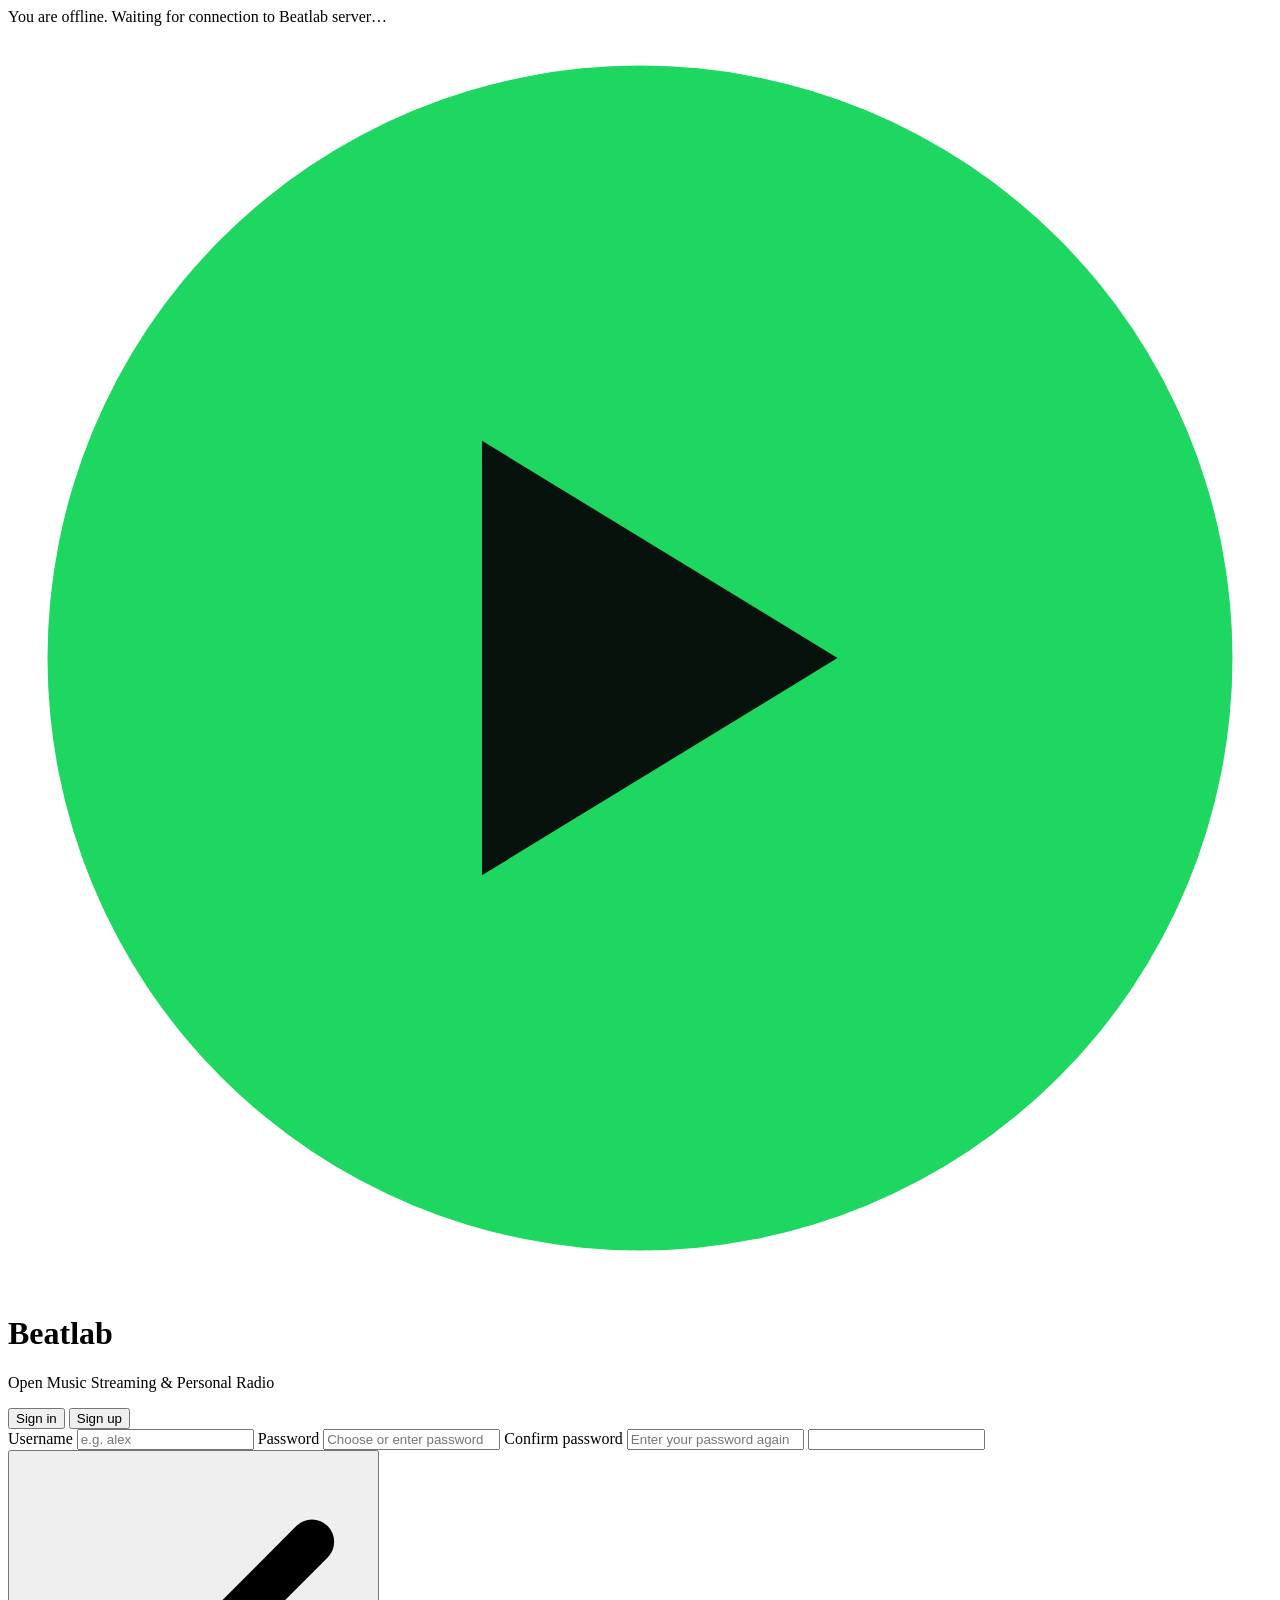
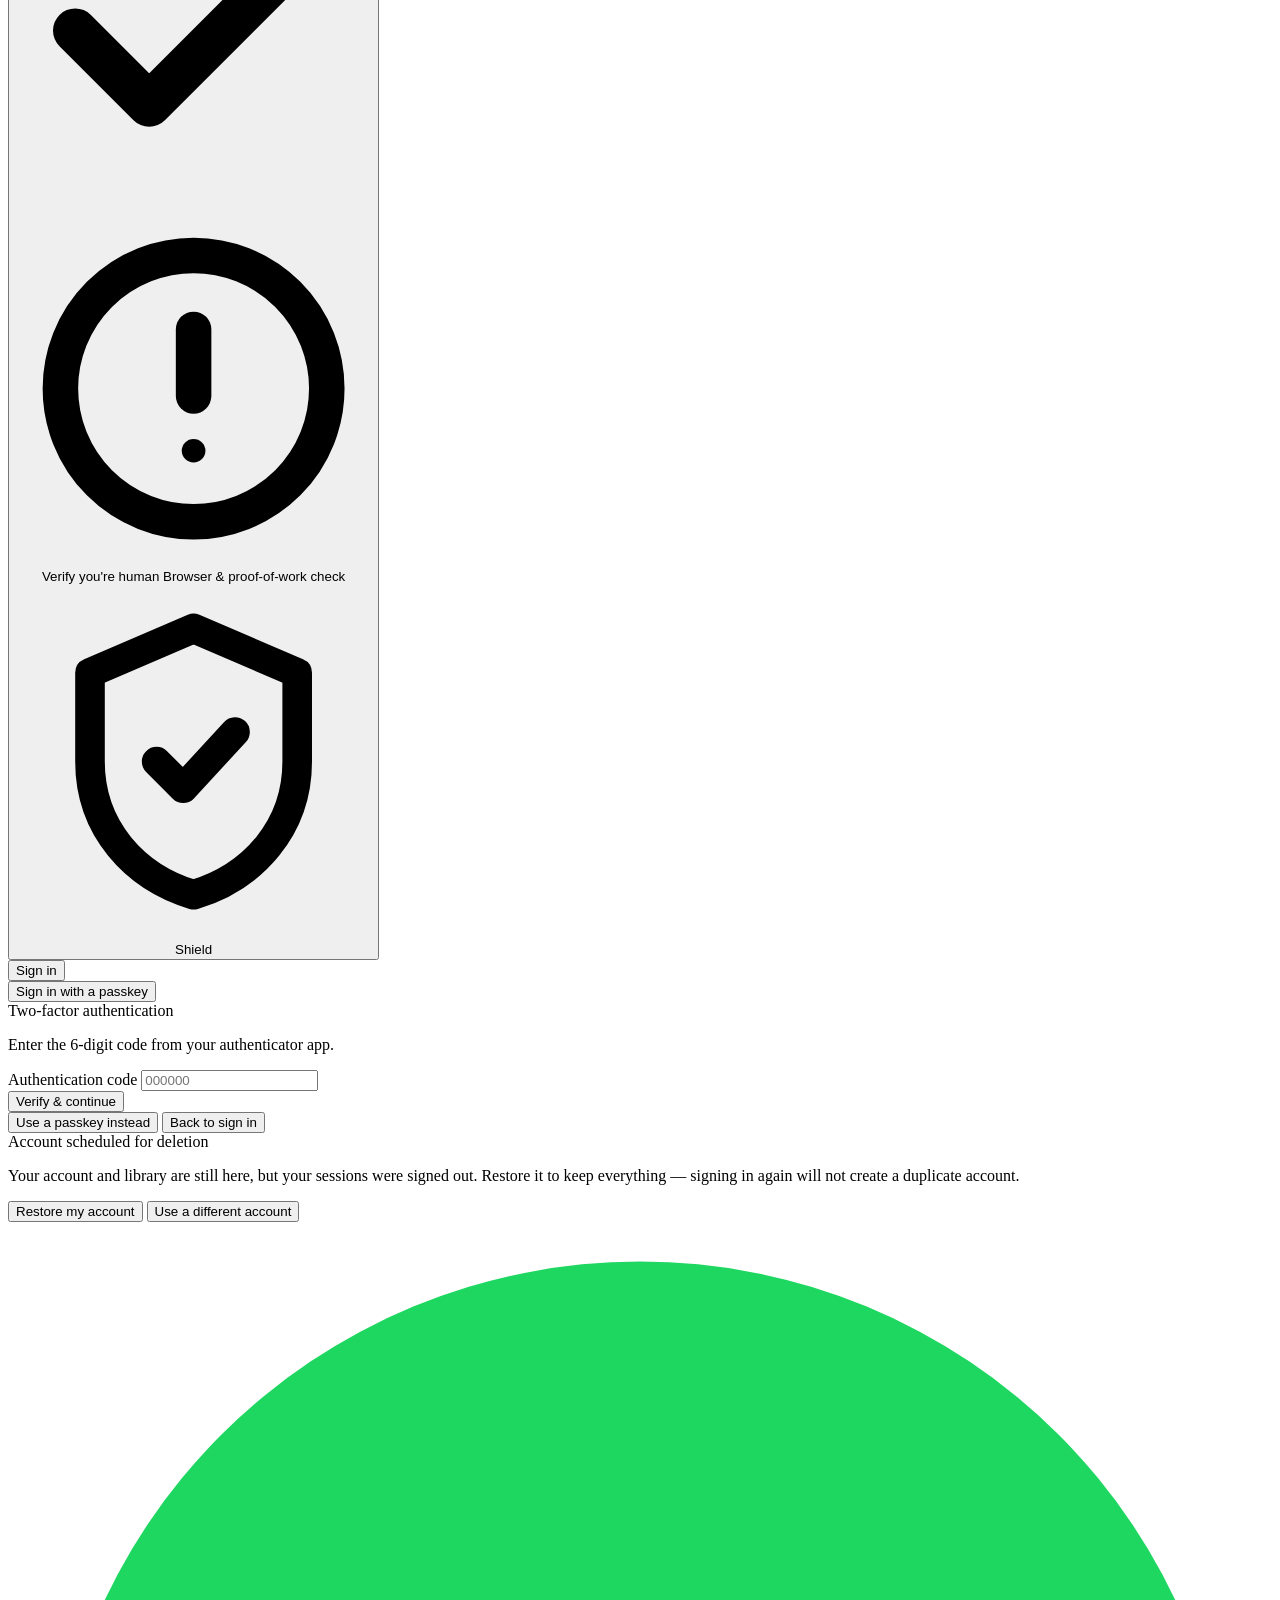
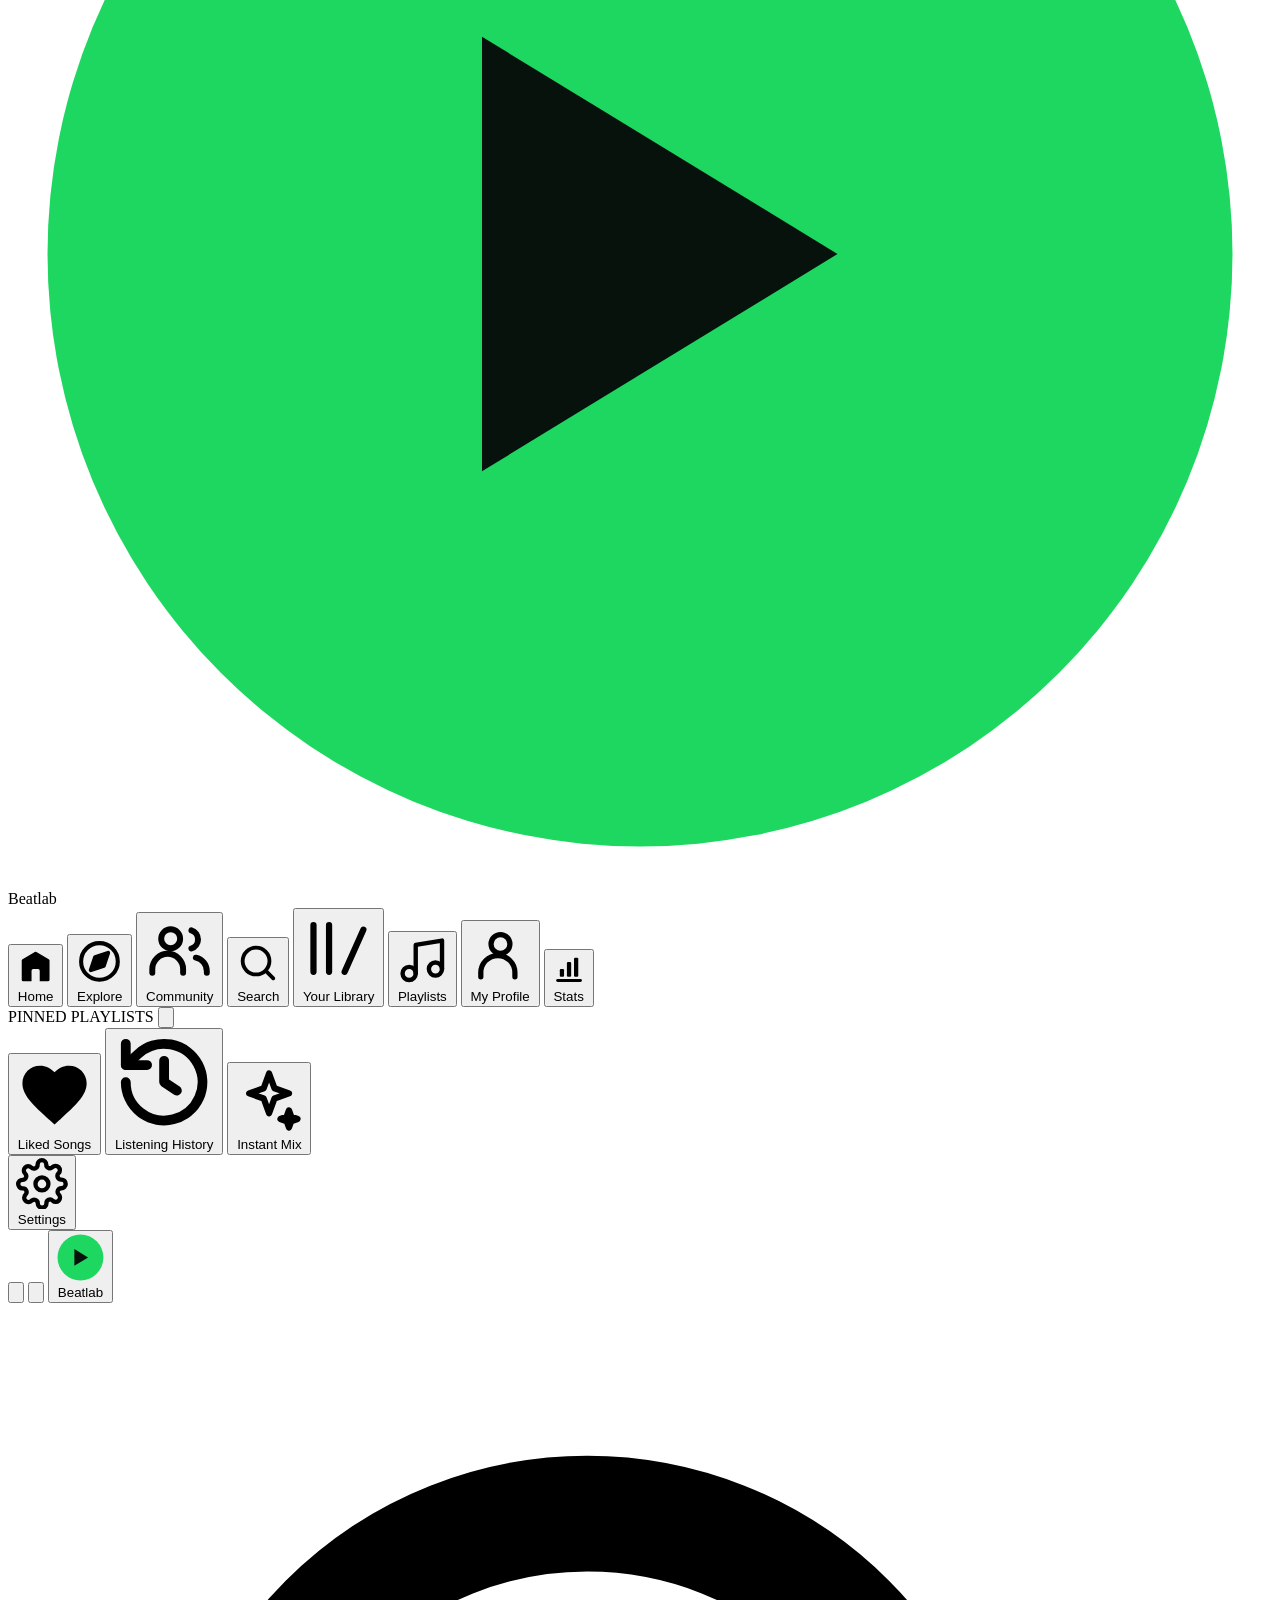
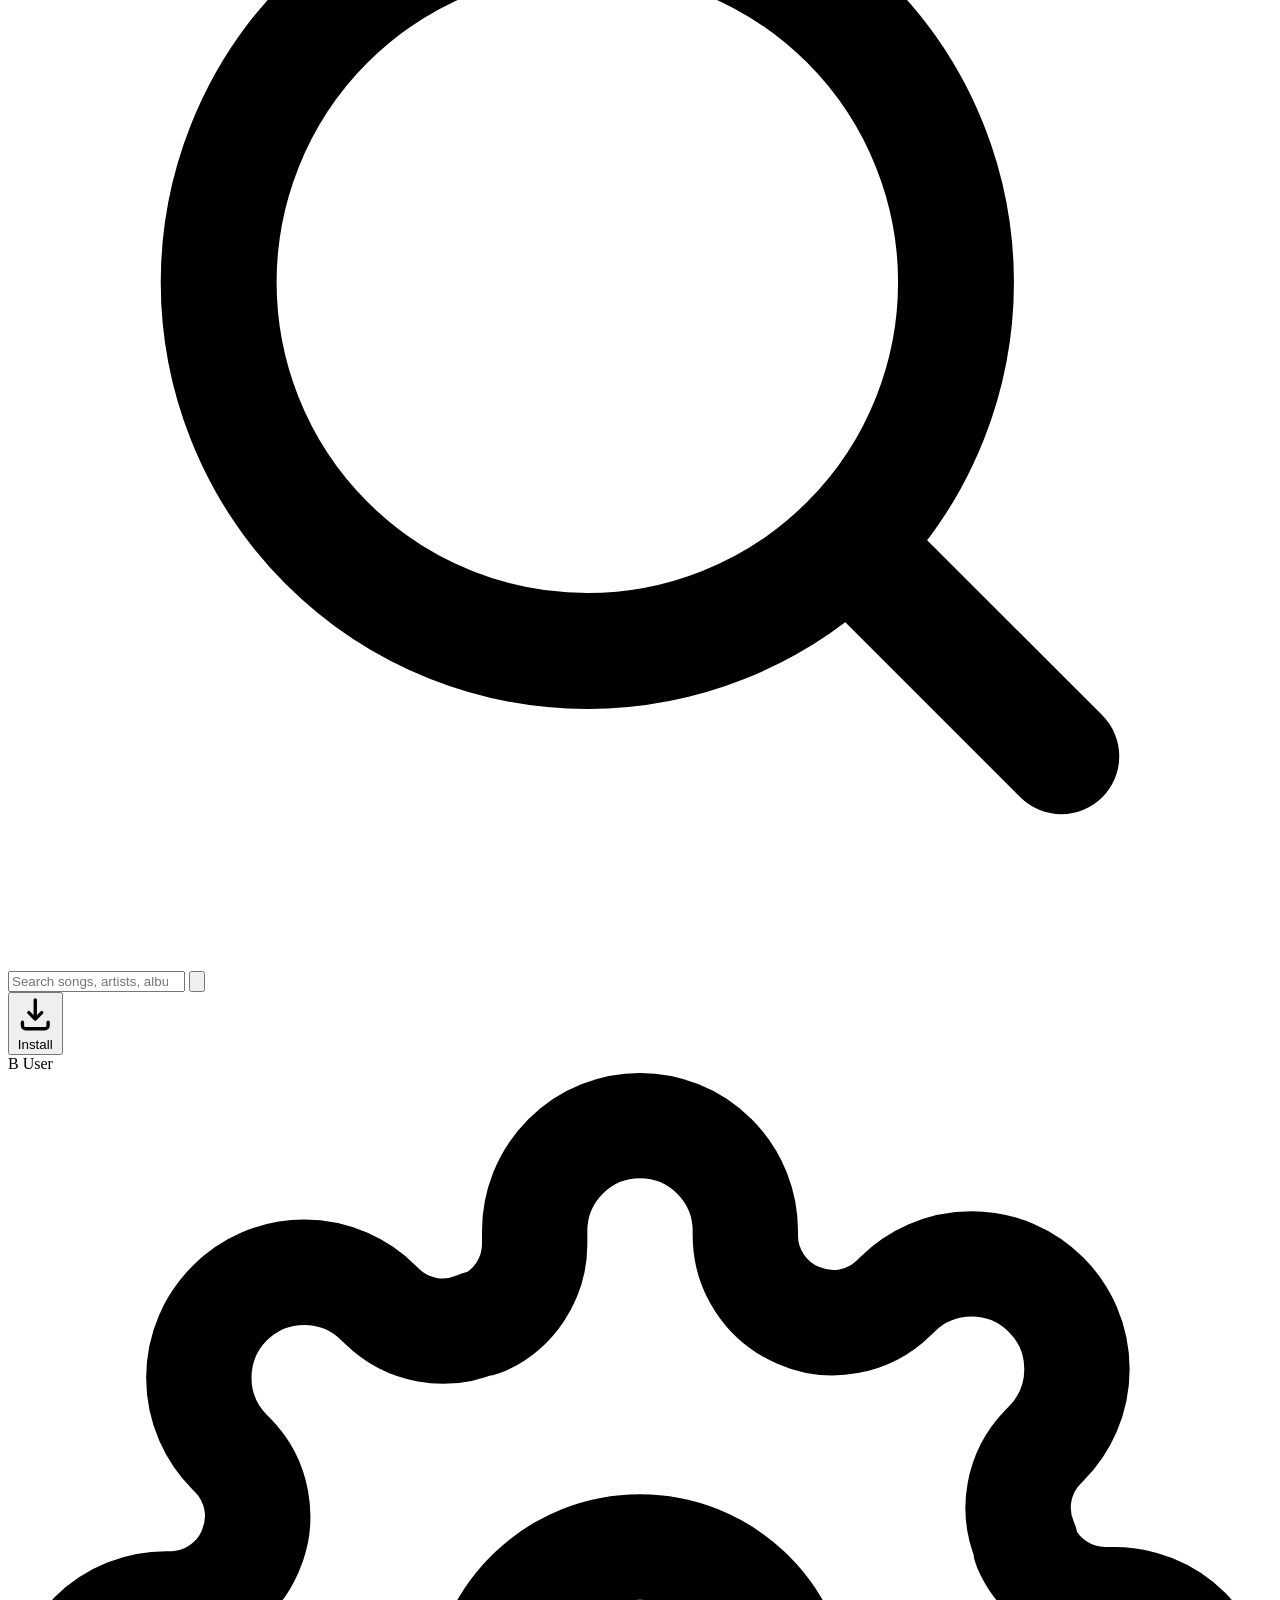
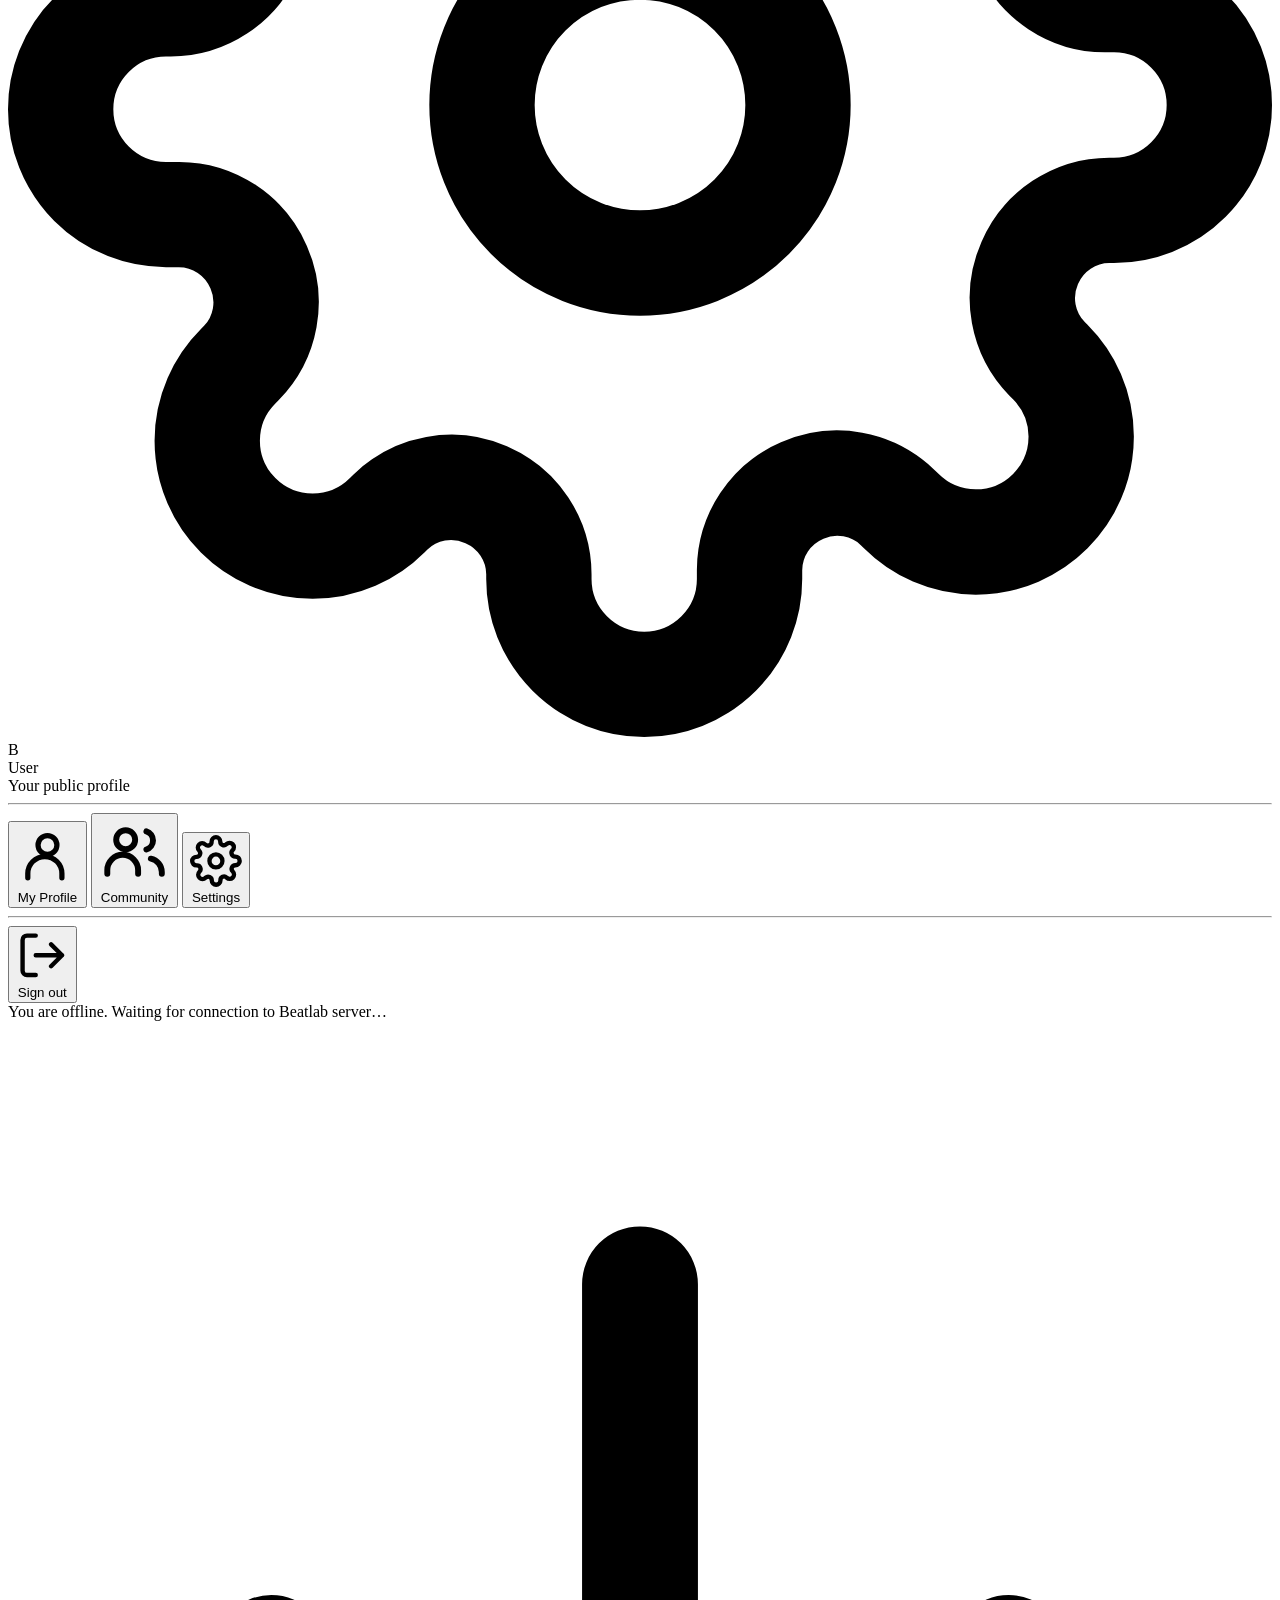
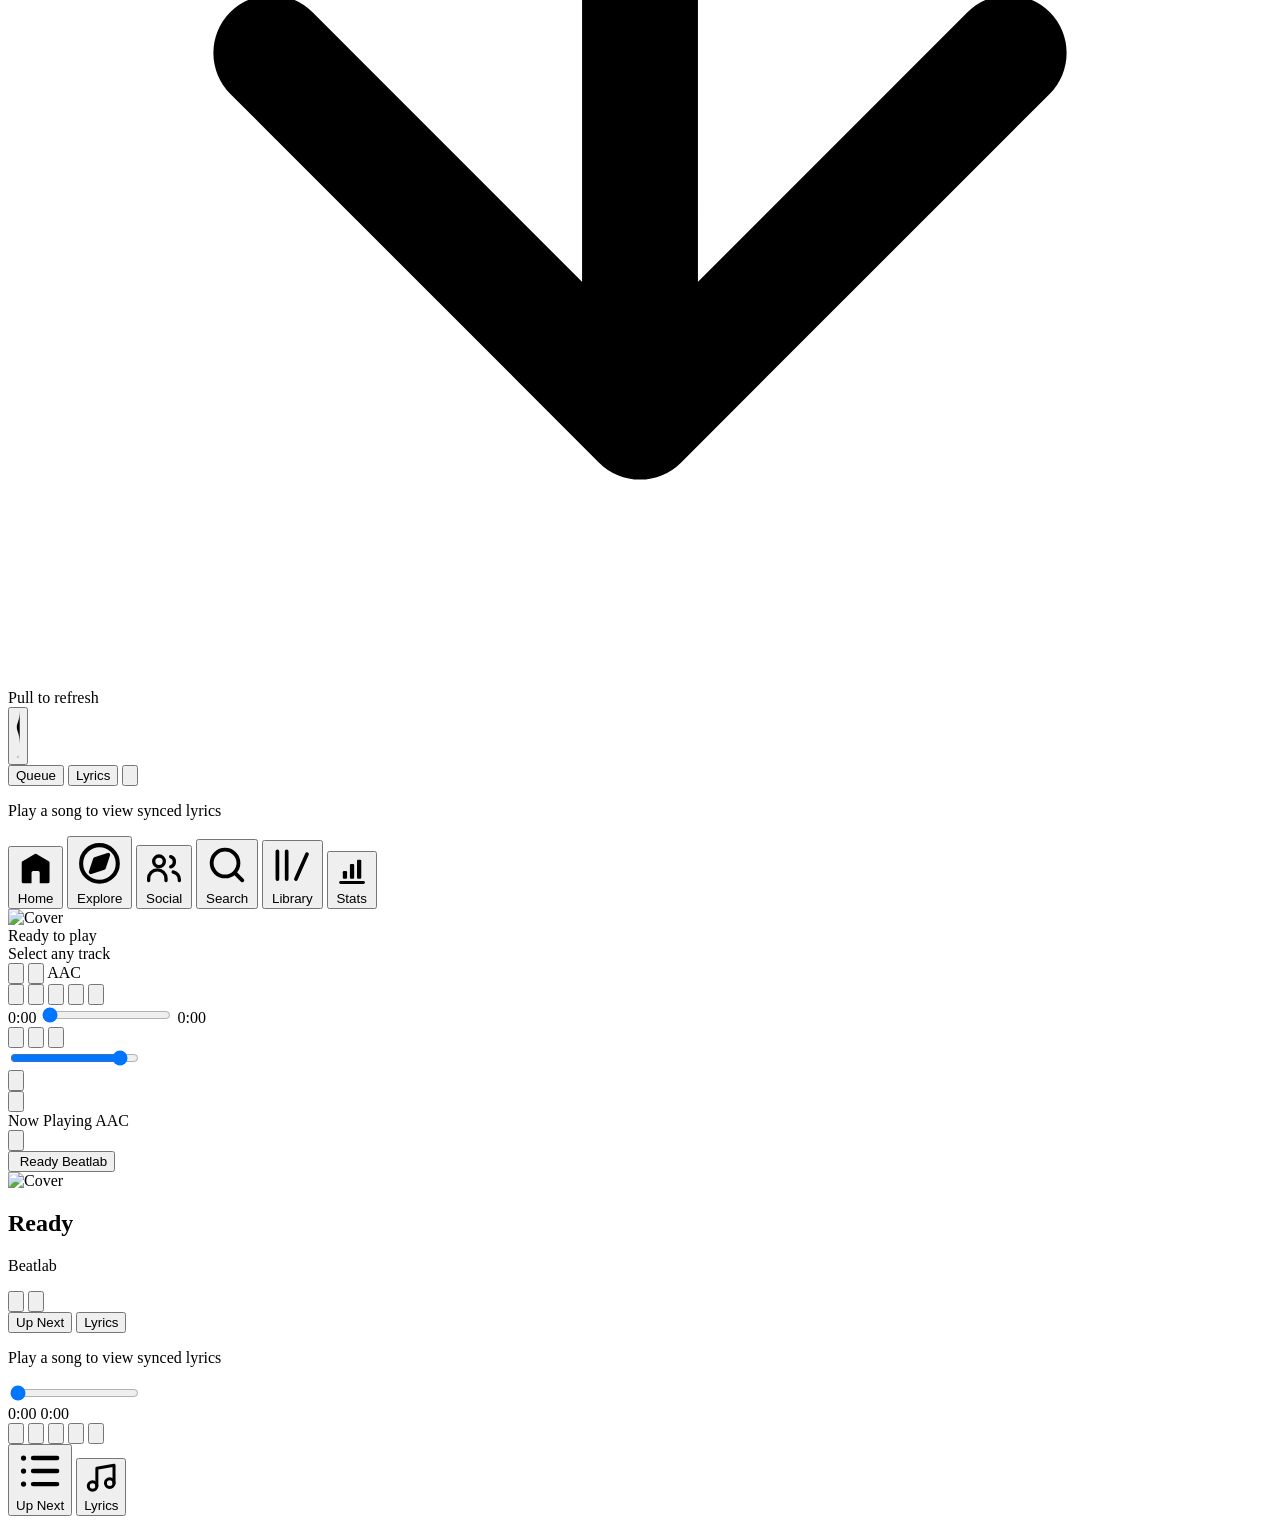
==== commit c48d58d4: "Captcha" ====
--- a/src/web/index.html
+++ b/src/web/index.html
@@ -57,6 +57,26 @@
           <span>Confirm password</span>
           <input id="auth-confirm" type="password" autocomplete="new-password" placeholder="Enter your password again" required maxlength="256" />
         </label>
+        <input id="auth-hp" class="auth-hp" type="text" name="hp_contact_token" tabindex="-1" autocomplete="off" aria-hidden="true" />
+        <div id="auth-captcha" class="auth-captcha" data-state="idle">
+          <button id="auth-captcha-btn" type="button" class="auth-captcha-btn" role="checkbox" aria-checked="false" aria-describedby="auth-captcha-sub">
+            <span class="auth-captcha-indicator" aria-hidden="true">
+              <span class="auth-captcha-box"></span>
+              <span class="auth-captcha-spinner"></span>
+              <svg class="auth-captcha-check" viewBox="0 0 24 24" fill="none" stroke="currentColor" stroke-width="3" stroke-linecap="round" stroke-linejoin="round"><polyline points="20 6 9 17 4 12"/></svg>
+              <svg class="auth-captcha-alert" viewBox="0 0 24 24" fill="none" stroke="currentColor" stroke-width="2.4" stroke-linecap="round" stroke-linejoin="round"><circle cx="12" cy="12" r="9"/><line x1="12" y1="8" x2="12" y2="12.5"/><circle cx="12" cy="16.2" r="0.8" fill="currentColor" stroke="none"/></svg>
+            </span>
+            <span class="auth-captcha-copy">
+              <span id="auth-captcha-label" class="auth-captcha-label">Verify you&apos;re human</span>
+              <span id="auth-captcha-sub" class="auth-captcha-sub">Browser &amp; proof-of-work check</span>
+            </span>
+            <span class="auth-captcha-brand" aria-hidden="true">
+              <svg viewBox="0 0 24 24" fill="none" stroke="currentColor" stroke-width="2" stroke-linecap="round" stroke-linejoin="round"><path d="M12 3 5 6v6c0 4.5 3 7.8 7 9 4-1.2 7-4.5 7-9V6l-7-3z"/><path d="m9.5 12 1.8 1.8 3.5-3.8"/></svg>
+              <span>Shield</span>
+            </span>
+          </button>
+          <div class="auth-captcha-progress" aria-hidden="true"><div id="auth-captcha-progress-fill" class="auth-captcha-progress-fill"></div></div>
+        </div>
         <div id="auth-error" class="auth-error hidden"></div>
         <button id="auth-submit" type="submit" class="btn-primary btn-full">Sign in</button>
       </form>
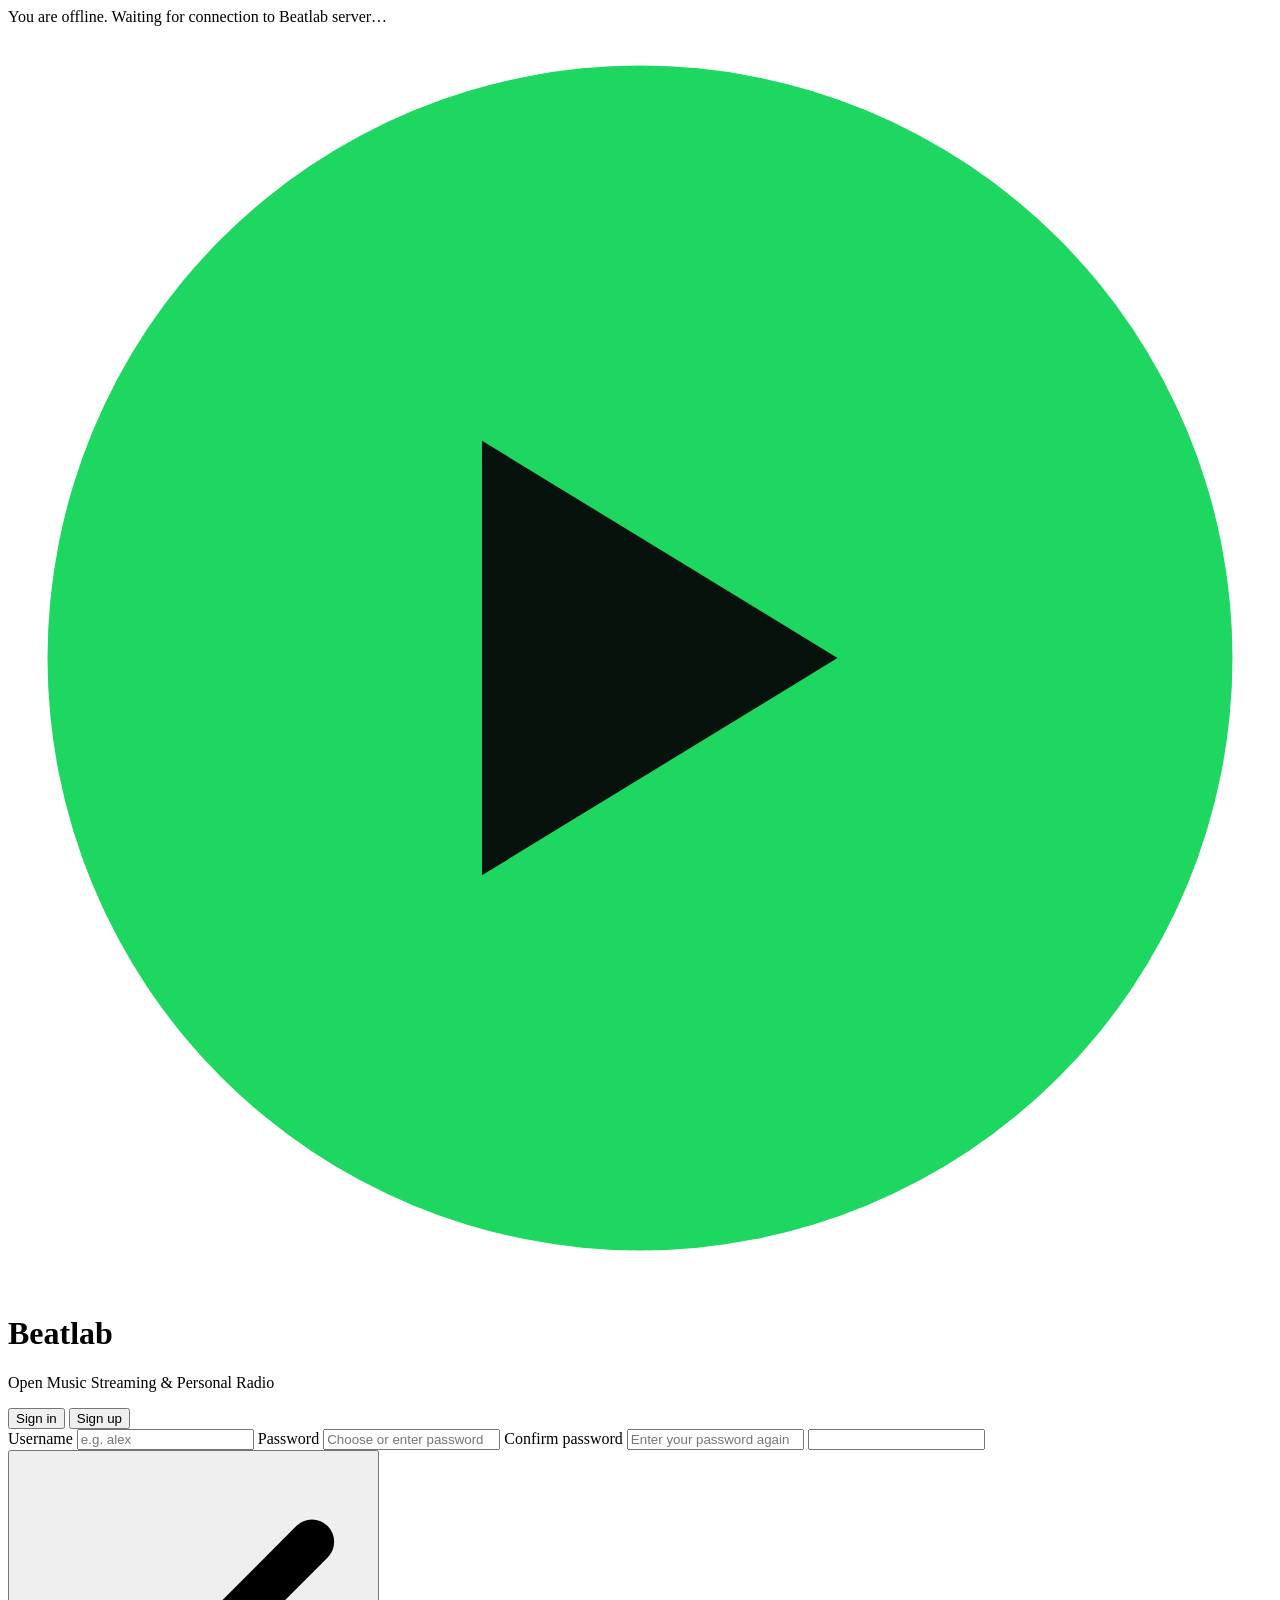
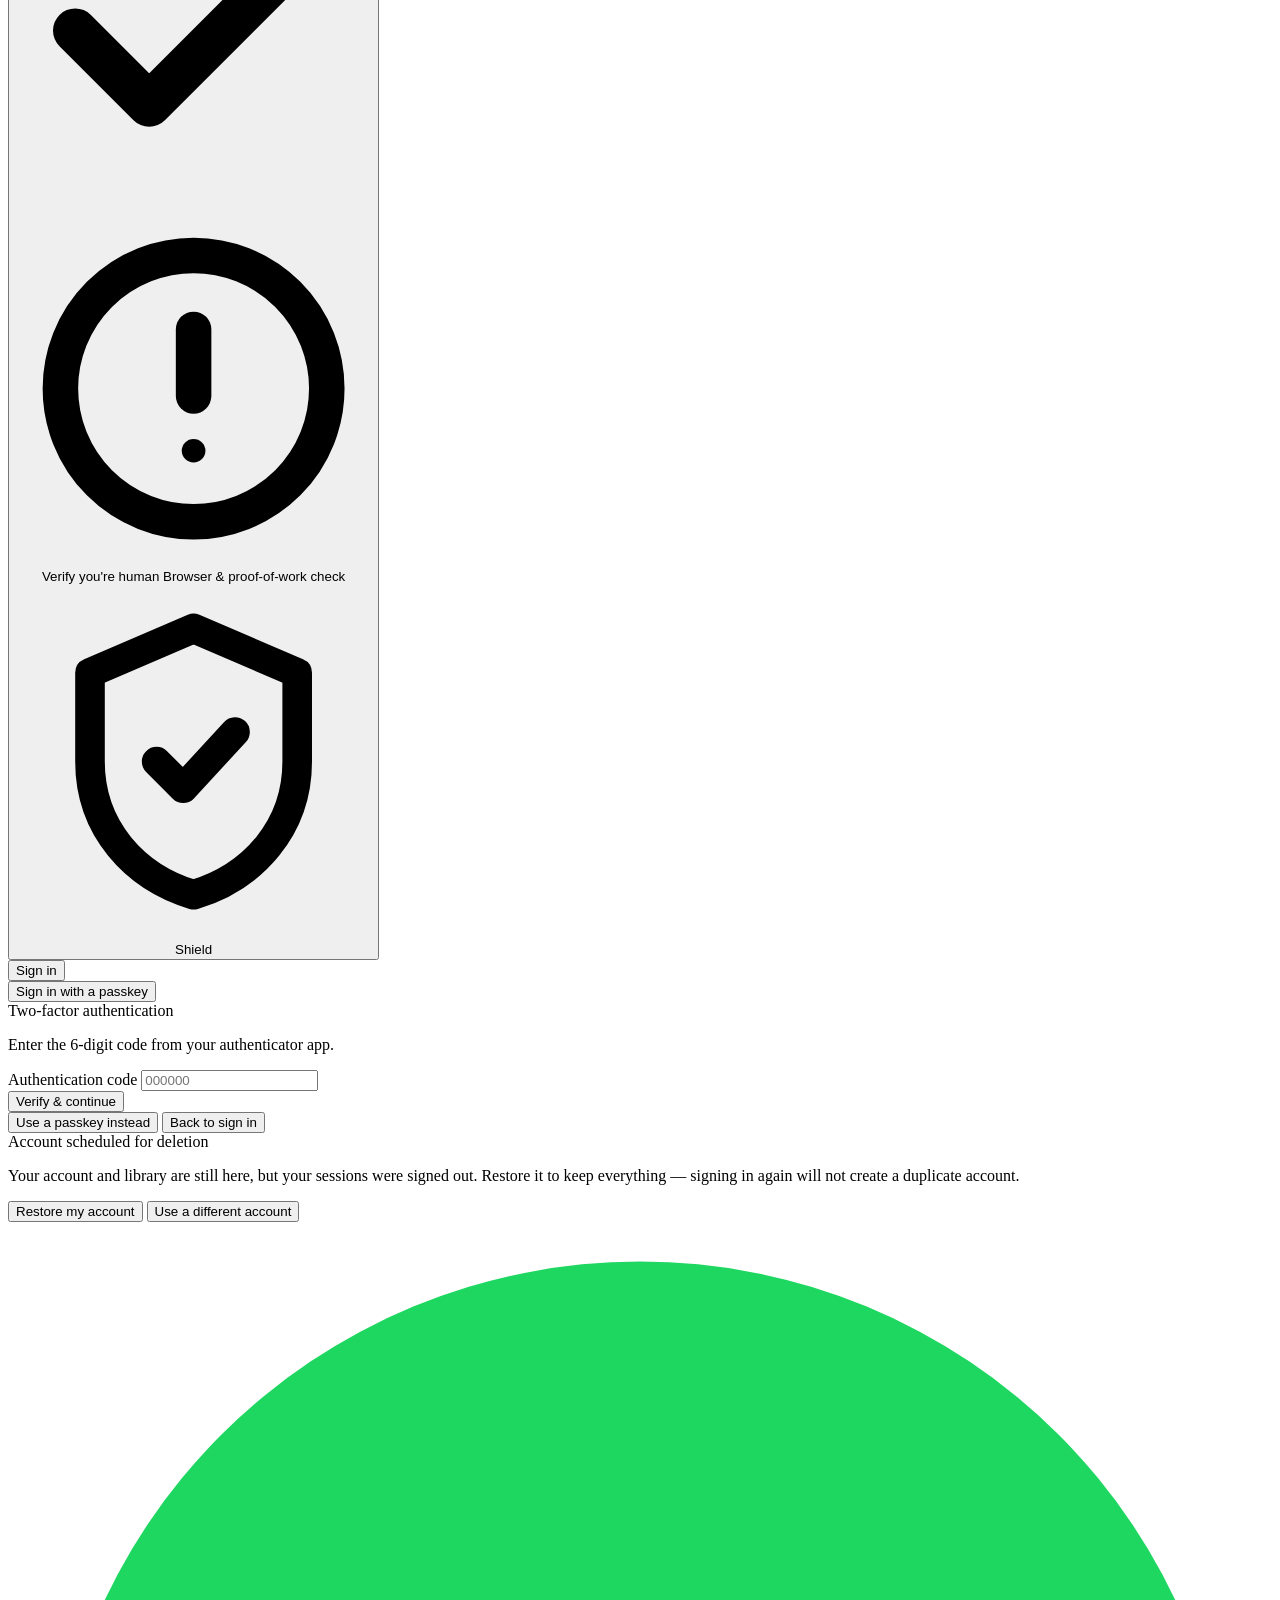
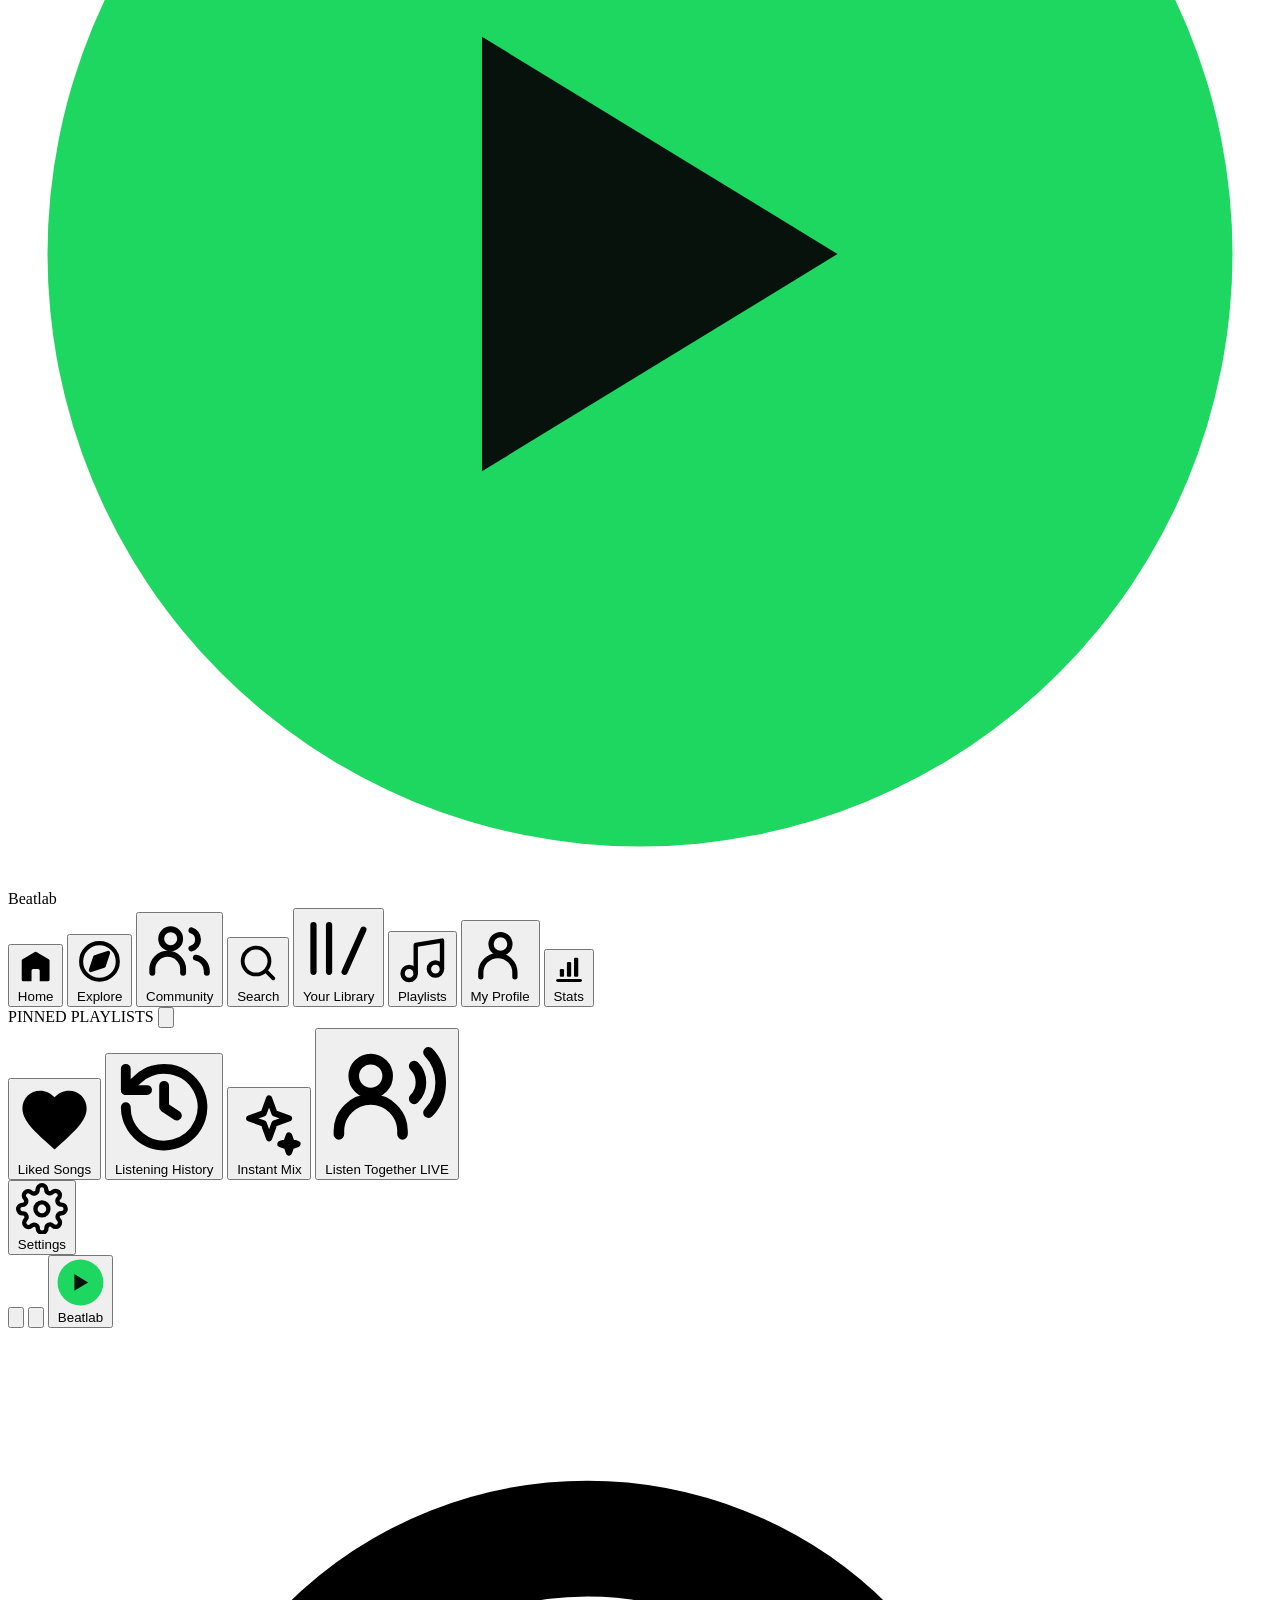
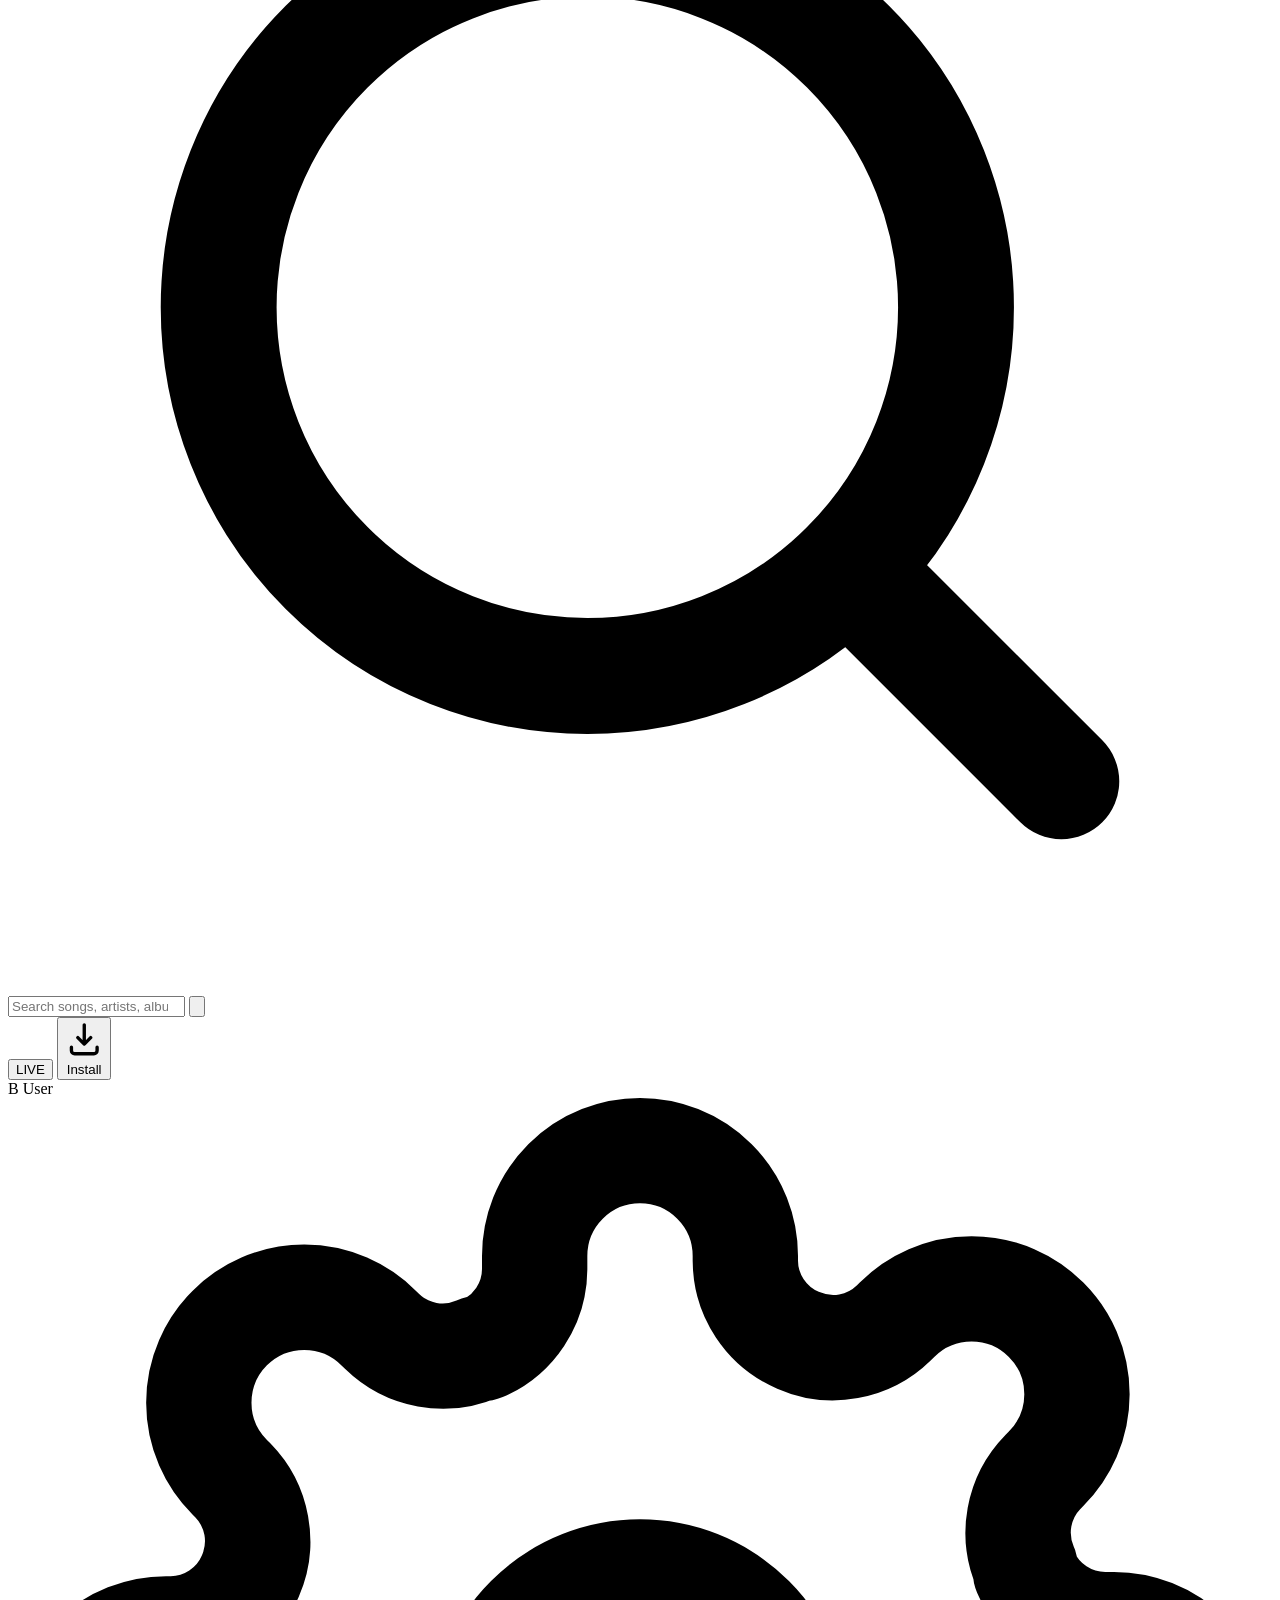
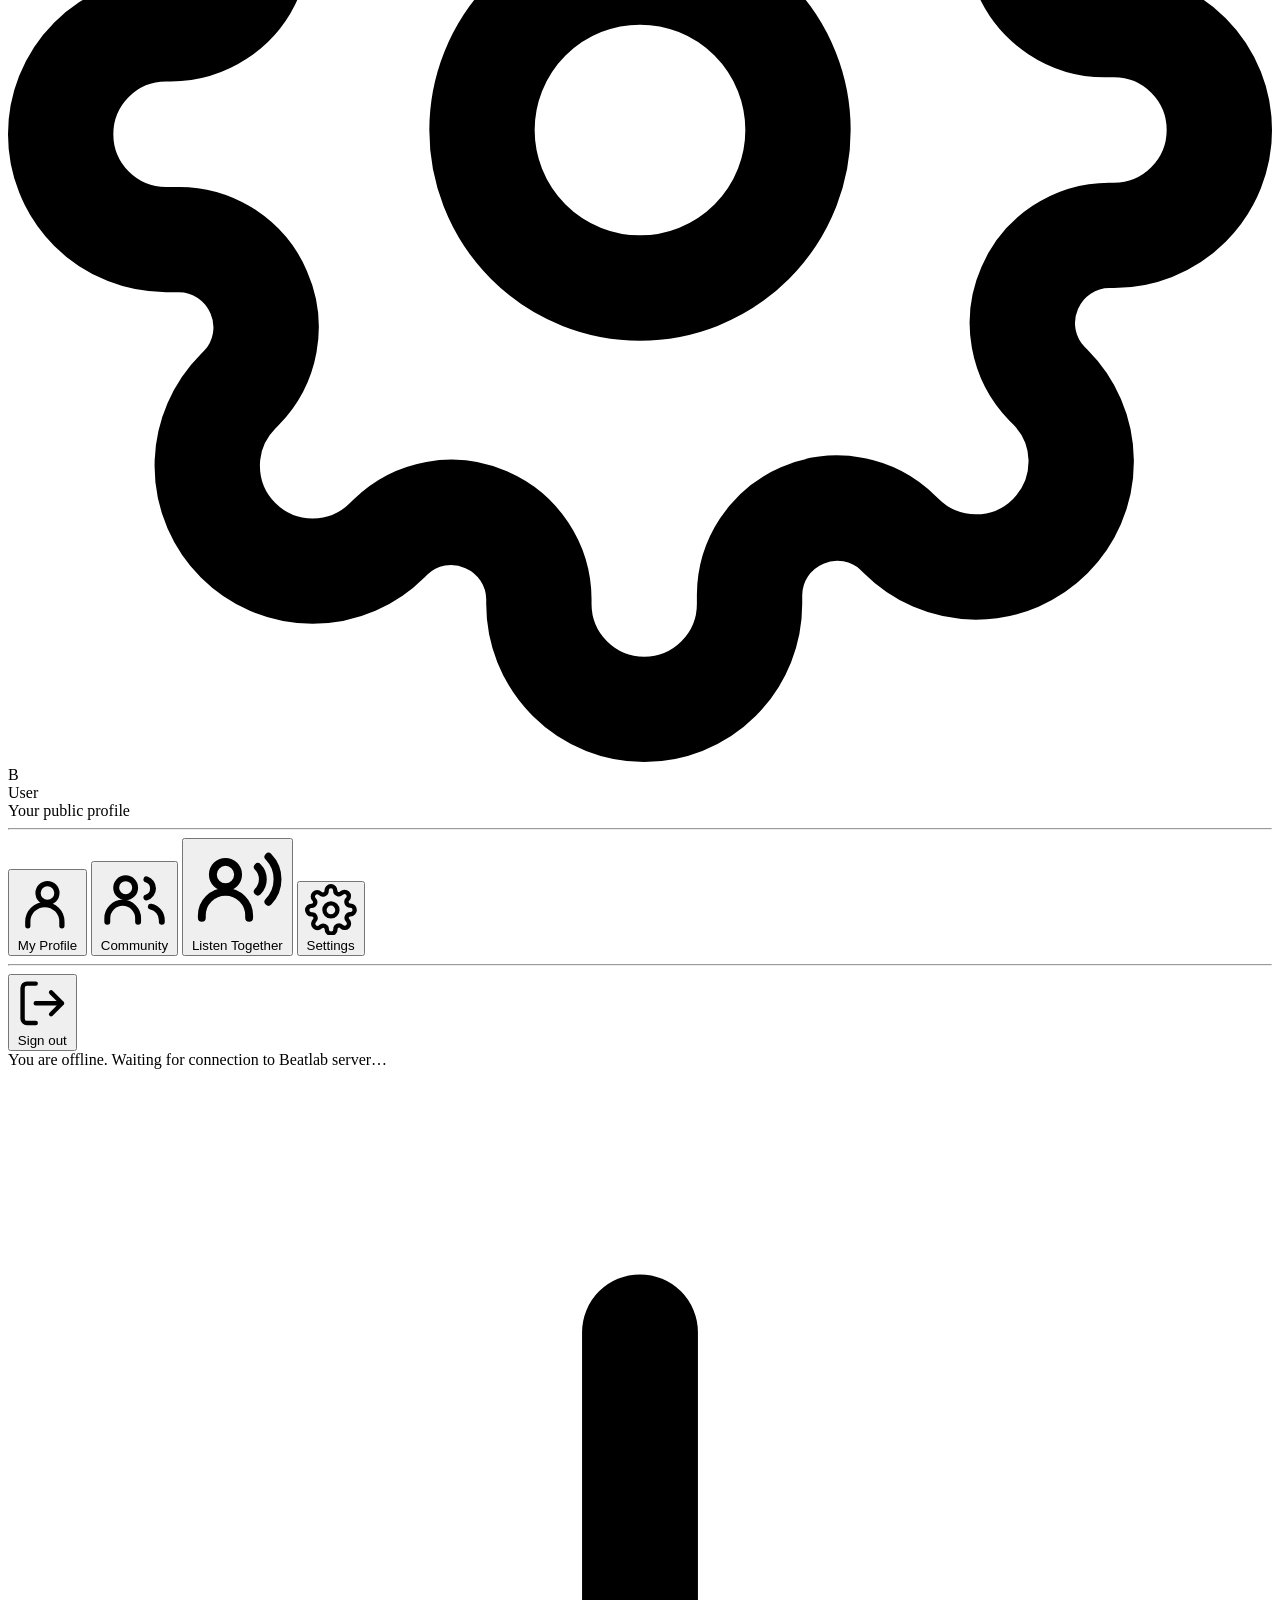
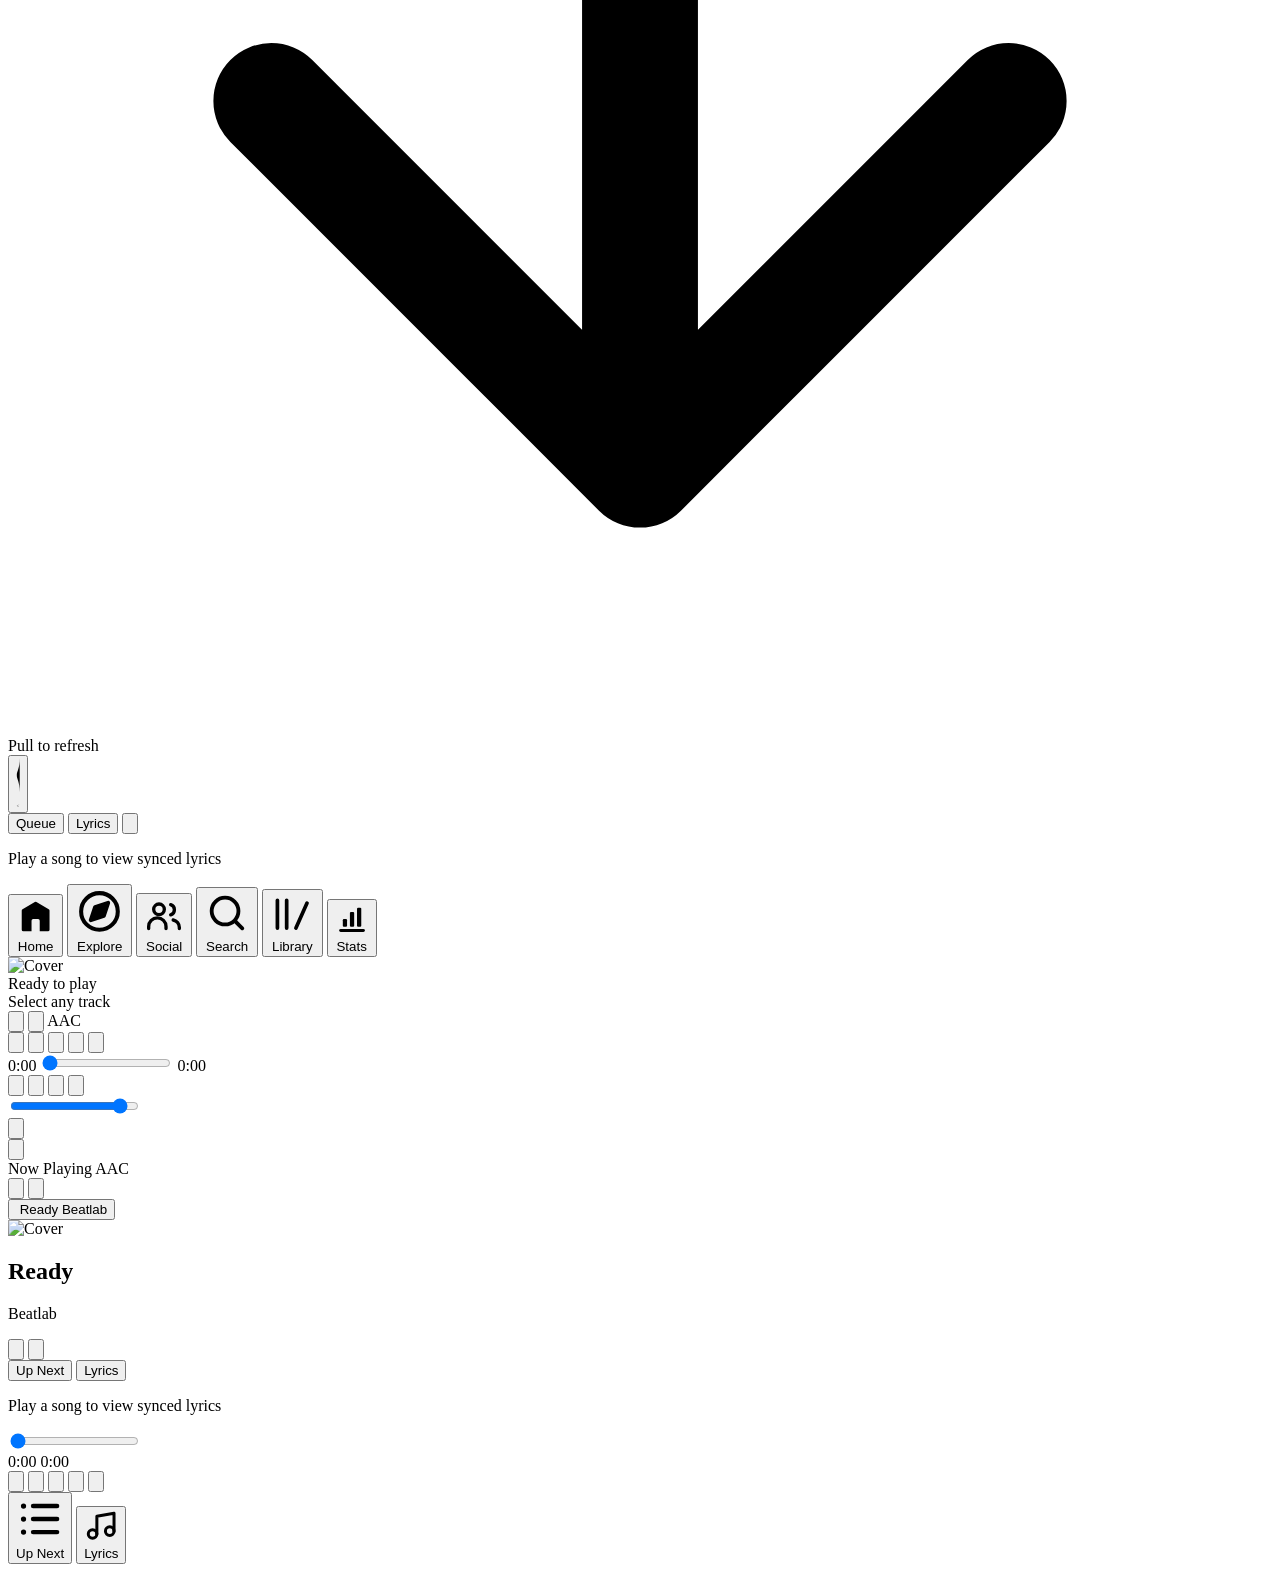
==== commit 25f093ee: "Add Listen Together lobbies with a no-account listener page Hosts open a lobby from the web player a" ====
--- a/src/web/index.html
+++ b/src/web/index.html
@@ -182,6 +182,13 @@
             </span>
             <span>Instant Mix</span>
           </button>
+          <button class="lib-row lobby-lib-row" data-route="lobby" onclick="App.openLobby()">
+            <span class="lib-badge lobby-bg">
+              <svg viewBox="0 0 24 24" fill="none" stroke="currentColor" stroke-width="2" stroke-linecap="round" stroke-linejoin="round"><circle cx="9" cy="8.5" r="3.2"/><path d="M3 19.5v-.6a6 6 0 0 1 12 0v.6"/><path d="M17.2 6.6a4.4 4.4 0 0 1 0 6.2"/><path d="M19.9 4a8.2 8.2 0 0 1 0 11.4"/></svg>
+            </span>
+            <span>Listen Together</span>
+            <span id="sidebar-lobby-badge" class="lib-live-badge hidden">LIVE</span>
+          </button>
         </div>
 
         <div id="sidebar-playlists" class="sidebar-playlists"></div>
@@ -224,6 +231,11 @@
         </div>
 
         <div class="topbar-right">
+          <button id="lobby-live-pill" class="lobby-live-pill hidden" onclick="App.openLobby()" title="Listen Together">
+            <span class="live-dot" aria-hidden="true"></span>
+            <span id="lobby-live-label">LIVE</span>
+            <span id="lobby-live-unread" class="lobby-unread hidden" aria-label="Unread messages"></span>
+          </button>
           <button id="pwa-install-btn" class="pill-btn topbar-install-btn hidden" onclick="App.installPwa()" title="Install Beatlab app">
             <svg viewBox="0 0 24 24" fill="none" stroke="currentColor" stroke-width="2.1" stroke-linecap="round" stroke-linejoin="round"><path d="M12 3v12m0 0-4-4m4 4 4-4"/><path d="M4 17v2a2 2 0 0 0 2 2h12a2 2 0 0 0 2-2v-2"/></svg>
             <span>Install</span>
@@ -251,6 +263,10 @@
                 <svg viewBox="0 0 24 24" fill="none" stroke="currentColor" stroke-width="2" stroke-linecap="round" stroke-linejoin="round"><circle cx="9" cy="8" r="3.2"/><path d="M2.8 19.5v-1.2a5.2 5.2 0 0 1 10.4 0v1.2"/><path d="M16 5.2a3.2 3.2 0 0 1 0 6.1M17.5 14.4a4.6 4.6 0 0 1 3.7 4.5v.6"/></svg>
                 <span>Community</span>
               </button>
+              <button class="user-menu-item" onclick="App.openLobby()">
+                <svg viewBox="0 0 24 24" fill="none" stroke="currentColor" stroke-width="2" stroke-linecap="round" stroke-linejoin="round"><circle cx="9" cy="8.5" r="3.2"/><path d="M3 19.5v-.6a6 6 0 0 1 12 0v.6"/><path d="M17.2 6.6a4.4 4.4 0 0 1 0 6.2"/><path d="M19.9 4a8.2 8.2 0 0 1 0 11.4"/></svg>
+                <span>Listen Together</span>
+              </button>
               <button class="user-menu-item" onclick="App.goSettings()">
                 <svg viewBox="0 0 24 24" fill="none" stroke="currentColor" stroke-width="2" stroke-linecap="round" stroke-linejoin="round"><circle cx="12" cy="12" r="3"/><path d="M19.4 15a1.65 1.65 0 0 0 .33 1.82l.06.06a2 2 0 1 1-2.83 2.83l-.06-.06a1.65 1.65 0 0 0-1.82-.33 1.65 1.65 0 0 0-1 1.51V21a2 2 0 0 1-4 0v-.09a1.65 1.65 0 0 0-1-1.51 1.65 1.65 0 0 0-1.82.33l-.06.06a2 2 0 1 1-2.83-2.83l.06-.06a1.65 1.65 0 0 0 .33-1.82 1.65 1.65 0 0 0-1.51-1H3a2 2 0 0 1 0-4h.09a1.65 1.65 0 0 0 1.51-1 1.65 1.65 0 0 0-.33-1.82l-.06-.06a2 2 0 1 1 2.83-2.83l.06.06a1.65 1.65 0 0 0 1.82.33H9a1.65 1.65 0 0 0 1-1.51V3a2 2 0 0 1 4 0v.09a1.65 1.65 0 0 0 1 1.51 1.65 1.65 0 0 0 1.82-.33l.06-.06a2 2 0 1 1 2.83 2.83l-.06.06a1.65 1.65 0 0 0-.33 1.82V9a1.65 1.65 0 0 0 1.51 1H21a2 2 0 0 1 0 4h-.09a1.65 1.65 0 0 0-1.51 1z"/></svg>
                 <span>Settings</span>
@@ -381,6 +397,9 @@
     </div>
 
     <div class="pb-right">
+      <button id="pb-lobby" class="icon-btn pb-lobby-btn" title="Listen together" aria-label="Listen together" onclick="App.openLobby()">
+        <svg viewBox="0 0 24 24" fill="none" stroke="currentColor" stroke-width="2" stroke-linecap="round" stroke-linejoin="round"><circle cx="9" cy="8.5" r="3.2"/><path d="M3 19.5v-.6a6 6 0 0 1 12 0v.6"/><path d="M17.2 6.6a4.4 4.4 0 0 1 0 6.2"/><path d="M19.9 4a8.2 8.2 0 0 1 0 11.4"/></svg>
+      </button>
       <button class="icon-btn" title="Lyrics" onclick="App.openPanelTab('lyrics')">
         <svg viewBox="0 0 24 24" fill="none" stroke="currentColor" stroke-width="2.1" stroke-linecap="round" stroke-linejoin="round"><path d="M9 17.5V5l12-2v12.5"/><circle cx="6" cy="17.5" r="3"/><circle cx="18" cy="15.5" r="3"/></svg>
       </button>
@@ -403,16 +422,24 @@
   <div id="fullscreen-player" class="fs-player fs-view-player" aria-hidden="true">
     <div class="fs-inner">
       <div class="fs-topbar">
-        <button class="fs-round-btn fs-collapse" title="Collapse player" onclick="App.toggleFullscreen(false)">
-          <svg viewBox="0 0 24 24" fill="none" stroke="currentColor" stroke-width="2.4" stroke-linecap="round" stroke-linejoin="round"><path d="m5 8.5 7 7 7-7"/></svg>
-        </button>
-        <div class="fs-topbar-title">
+        <div class="fs-top-side">
+          <button class="fs-round-btn fs-collapse" title="Collapse player" onclick="App.toggleFullscreen(false)">
+            <svg viewBox="0 0 24 24" fill="none" stroke="currentColor" stroke-width="2.4" stroke-linecap="round" stroke-linejoin="round"><path d="m5 8.5 7 7 7-7"/></svg>
+          </button>
+          <span class="fs-round-btn fs-top-spacer" aria-hidden="true"></span>
+        </div>
+        <div class="fs-topbar-title" onclick="App.setFsMobileView('player')">
           <span class="fs-eyebrow">Now Playing</span>
           <span id="fs-quality" class="quality-badge hidden">AAC</span>
         </div>
-        <button class="fs-round-btn fs-top-share" title="Share song link" onclick="App.shareCurrentTrack()">
-          <svg viewBox="0 0 24 24" fill="none" stroke="currentColor" stroke-width="2.1" stroke-linecap="round" stroke-linejoin="round"><circle cx="18" cy="5" r="3"/><circle cx="6" cy="12" r="3"/><circle cx="18" cy="19" r="3"/><line x1="8.59" y1="13.51" x2="15.42" y2="17.49"/><line x1="15.41" y1="6.51" x2="8.59" y2="10.49"/></svg>
-        </button>
+        <div class="fs-top-side end">
+          <button id="fs-lobby" class="fs-round-btn fs-top-lobby" title="Listen together" aria-label="Listen together" onclick="App.openLobby()">
+            <svg viewBox="0 0 24 24" fill="none" stroke="currentColor" stroke-width="2" stroke-linecap="round" stroke-linejoin="round"><circle cx="9" cy="8.5" r="3.2"/><path d="M3 19.5v-.6a6 6 0 0 1 12 0v.6"/><path d="M17.2 6.6a4.4 4.4 0 0 1 0 6.2"/><path d="M19.9 4a8.2 8.2 0 0 1 0 11.4"/></svg>
+          </button>
+          <button class="fs-round-btn fs-top-share" title="Share song link" onclick="App.shareCurrentTrack()">
+            <svg viewBox="0 0 24 24" fill="none" stroke="currentColor" stroke-width="2.1" stroke-linecap="round" stroke-linejoin="round"><circle cx="18" cy="5" r="3"/><circle cx="6" cy="12" r="3"/><circle cx="18" cy="19" r="3"/><line x1="8.59" y1="13.51" x2="15.42" y2="17.49"/><line x1="15.41" y1="6.51" x2="8.59" y2="10.49"/></svg>
+          </button>
+        </div>
       </div>
 
       <button type="button" class="fs-mini-head" onclick="App.setFsMobileView('player')" title="Back to player">
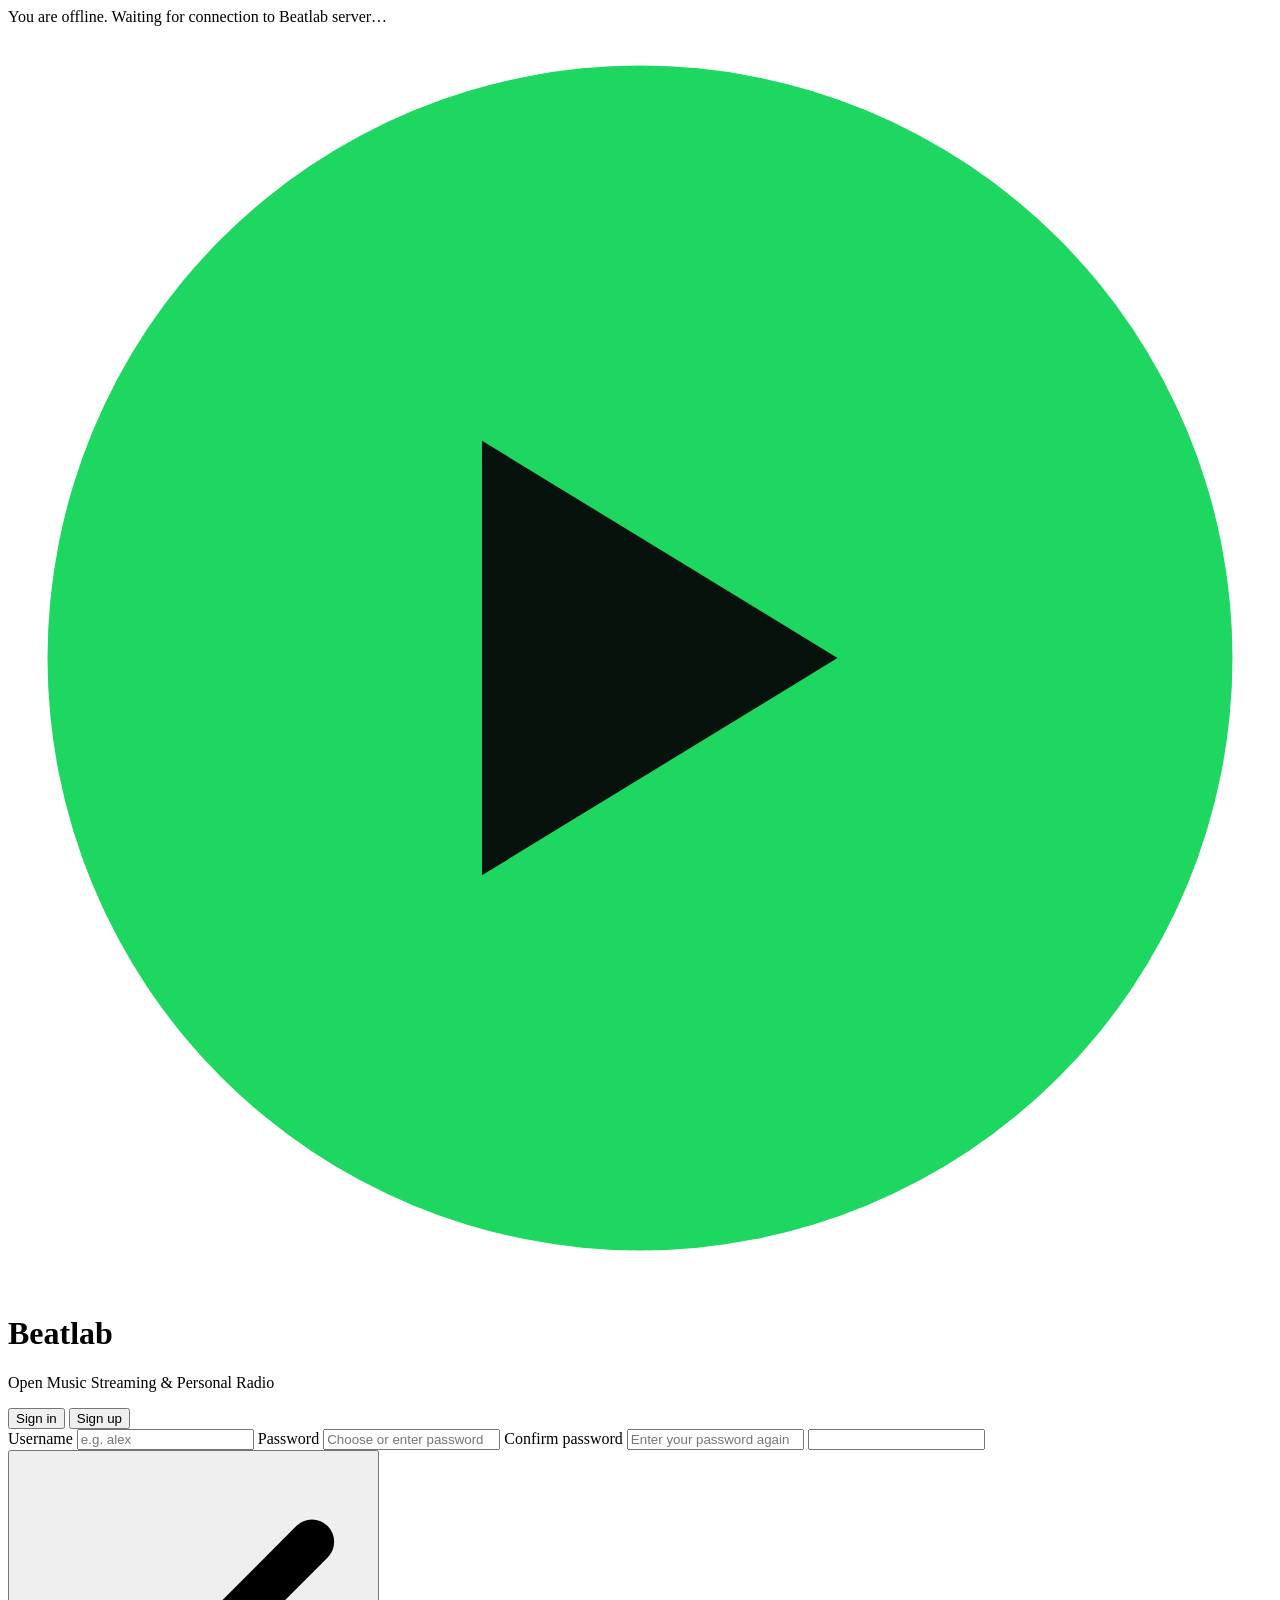
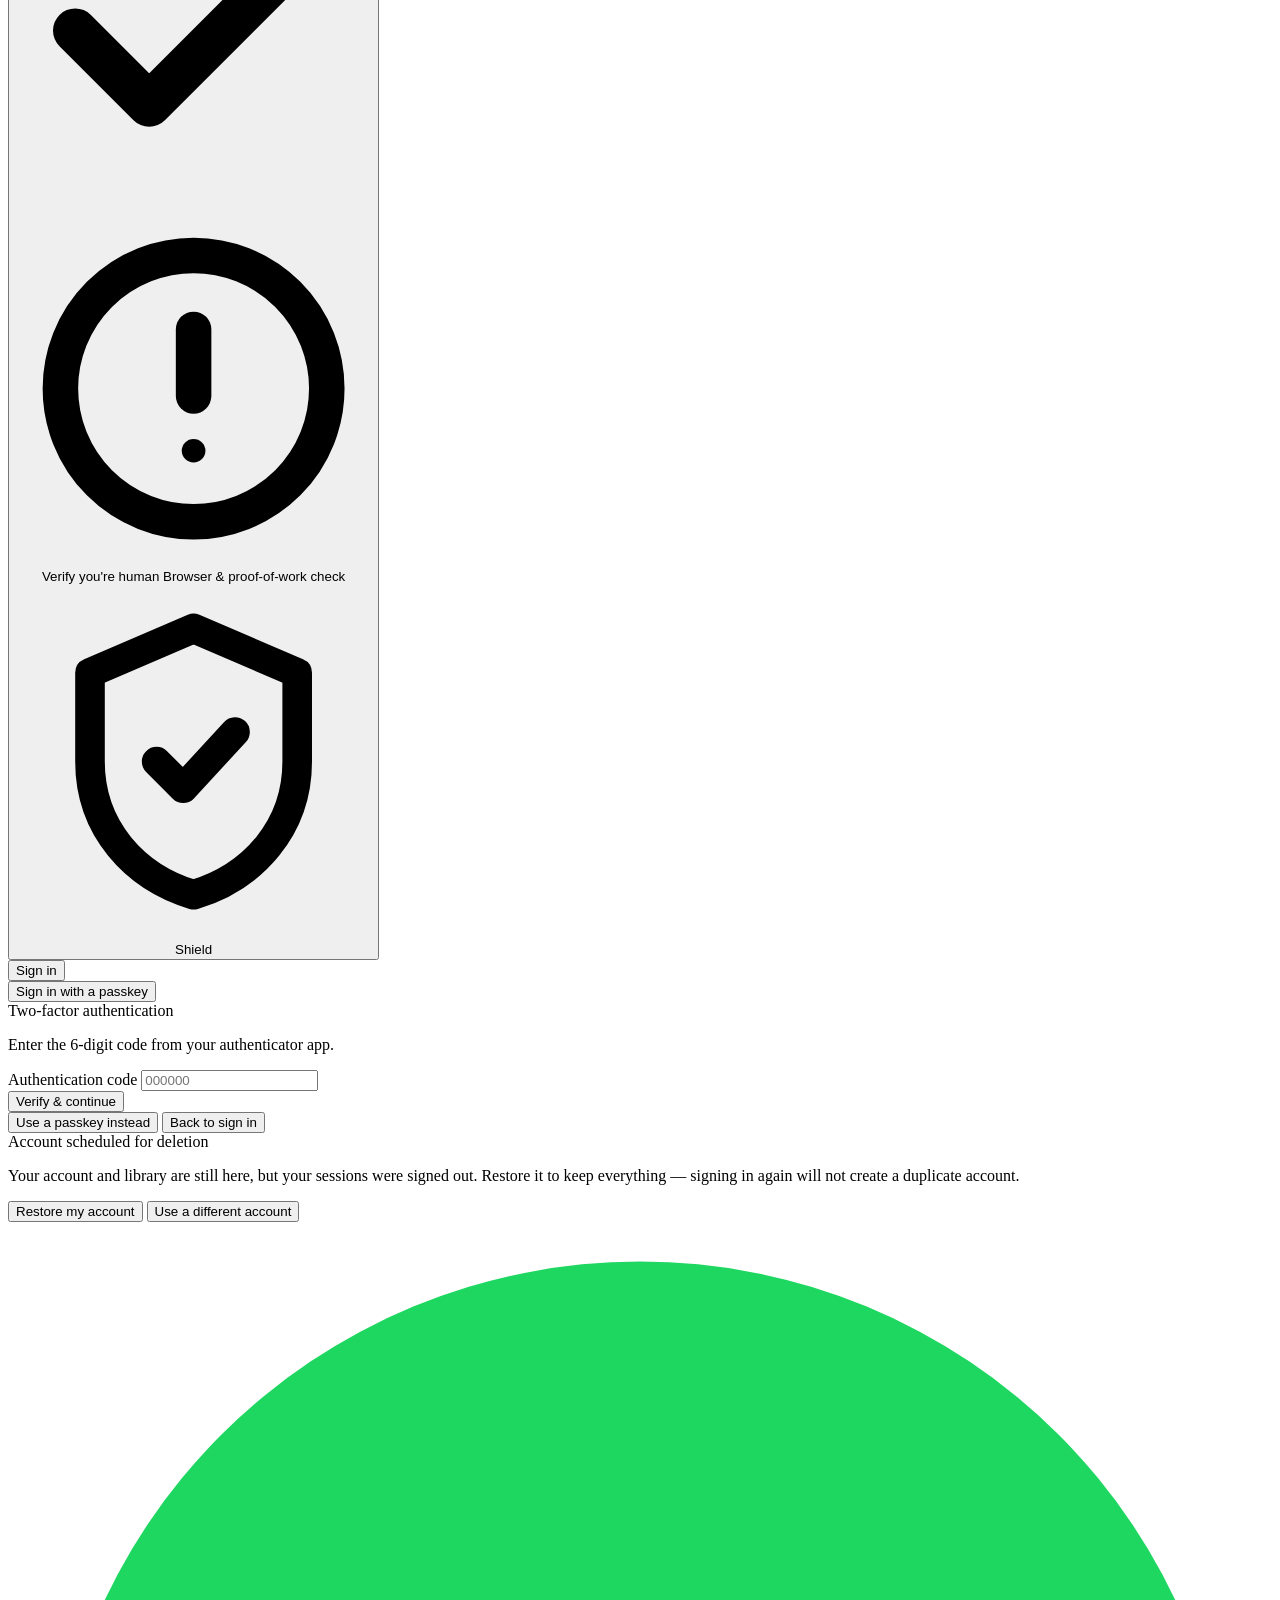
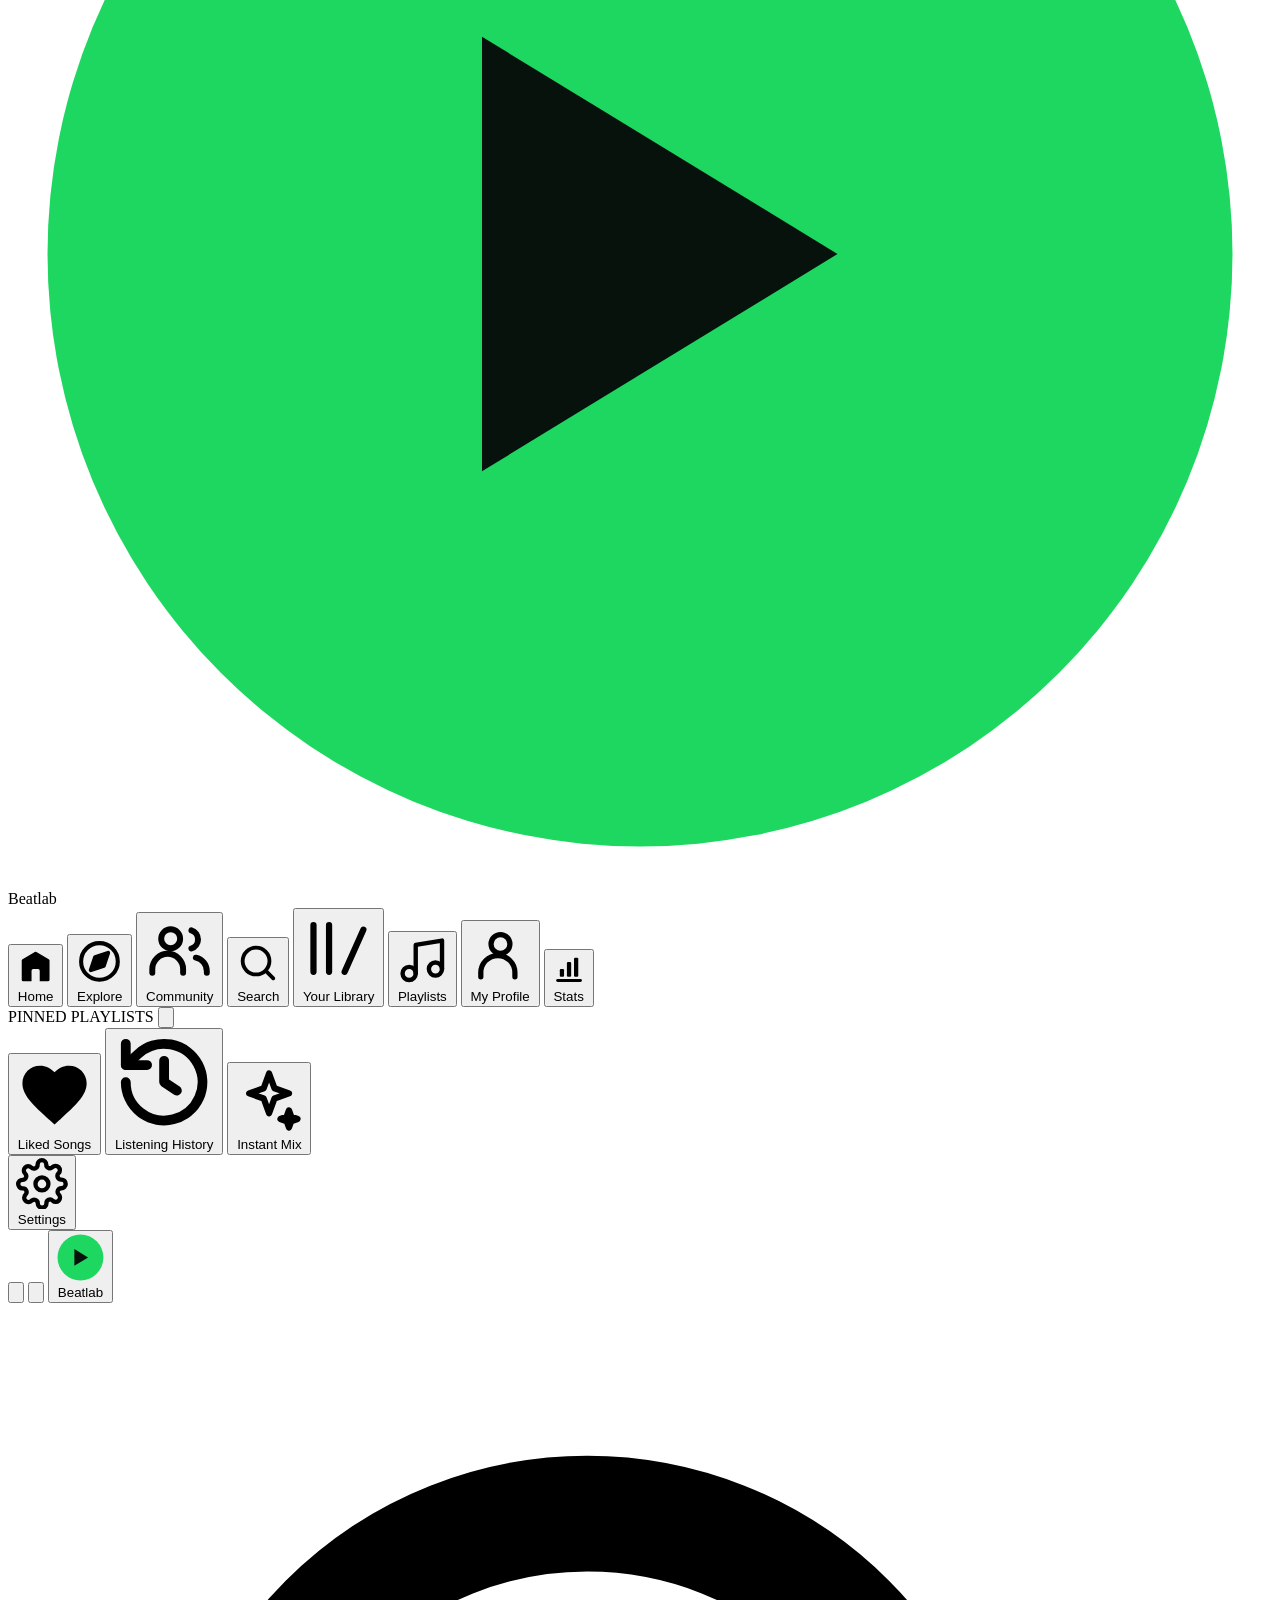
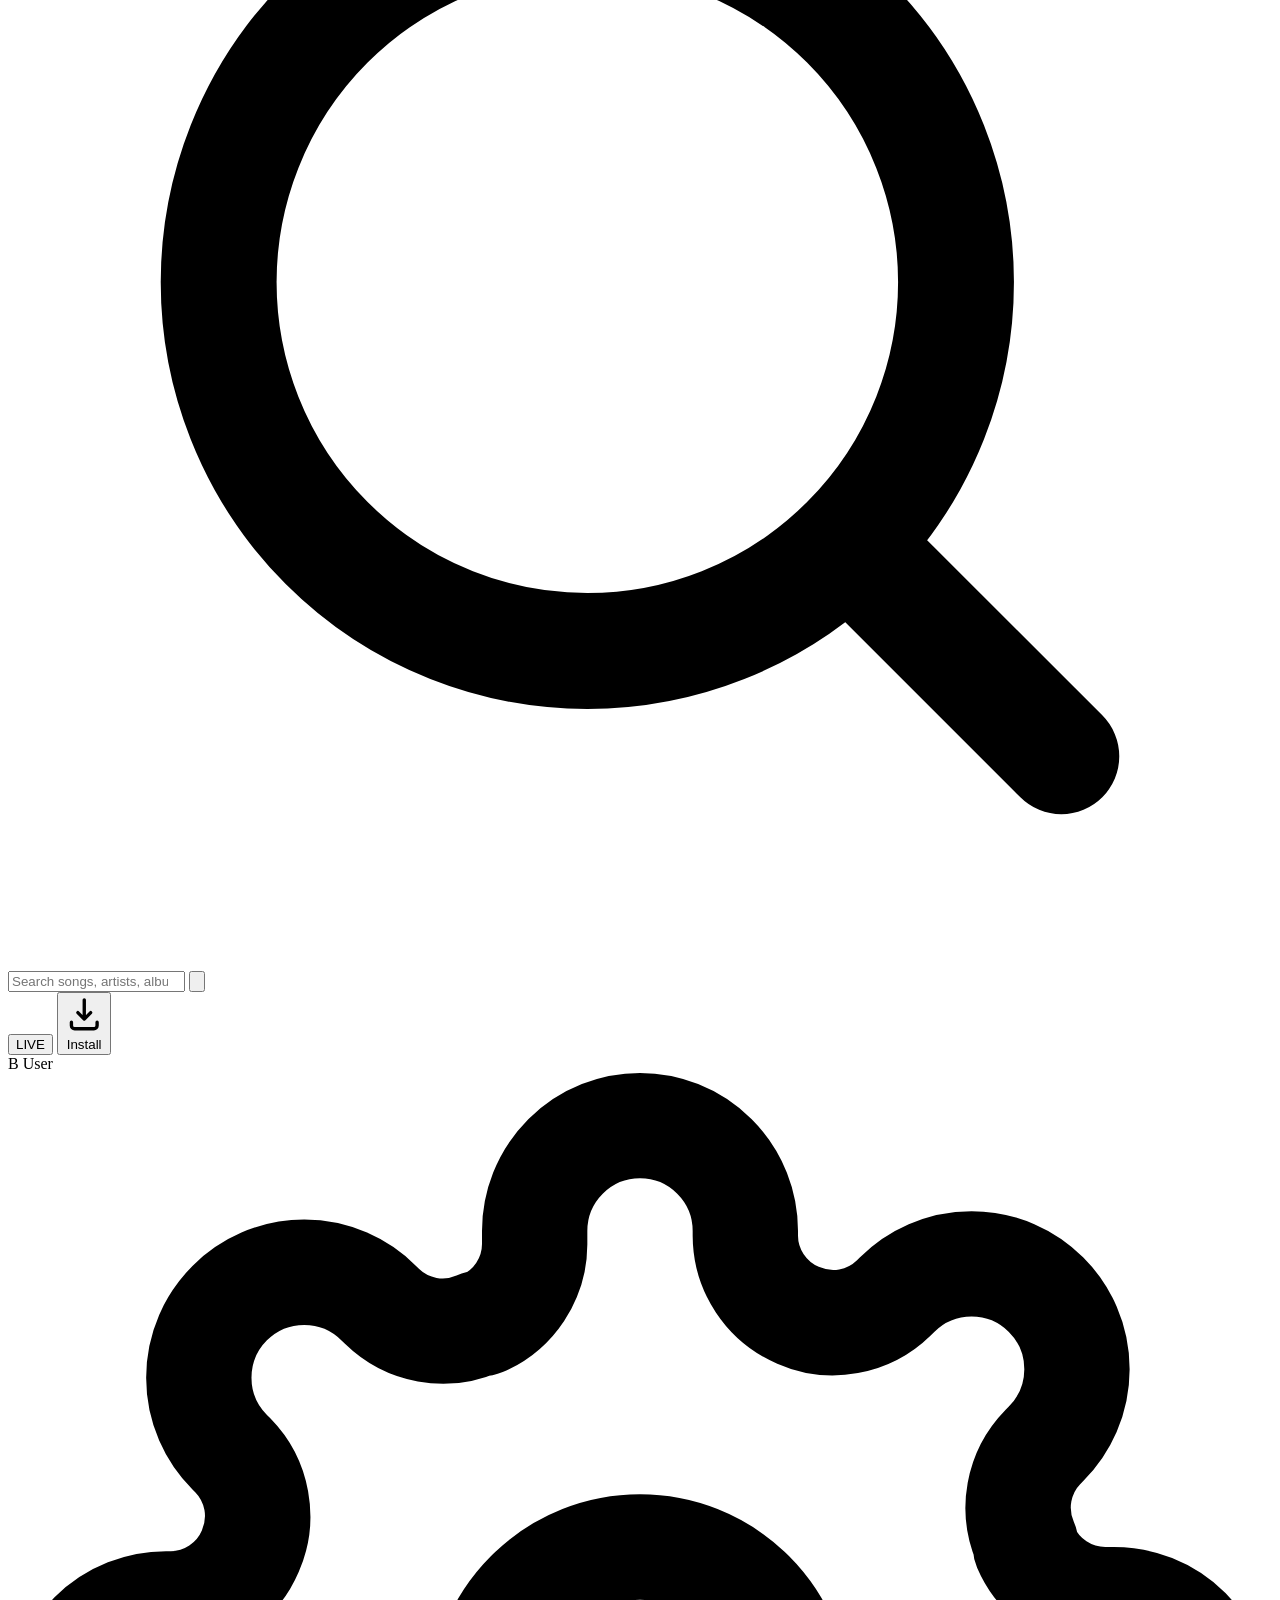
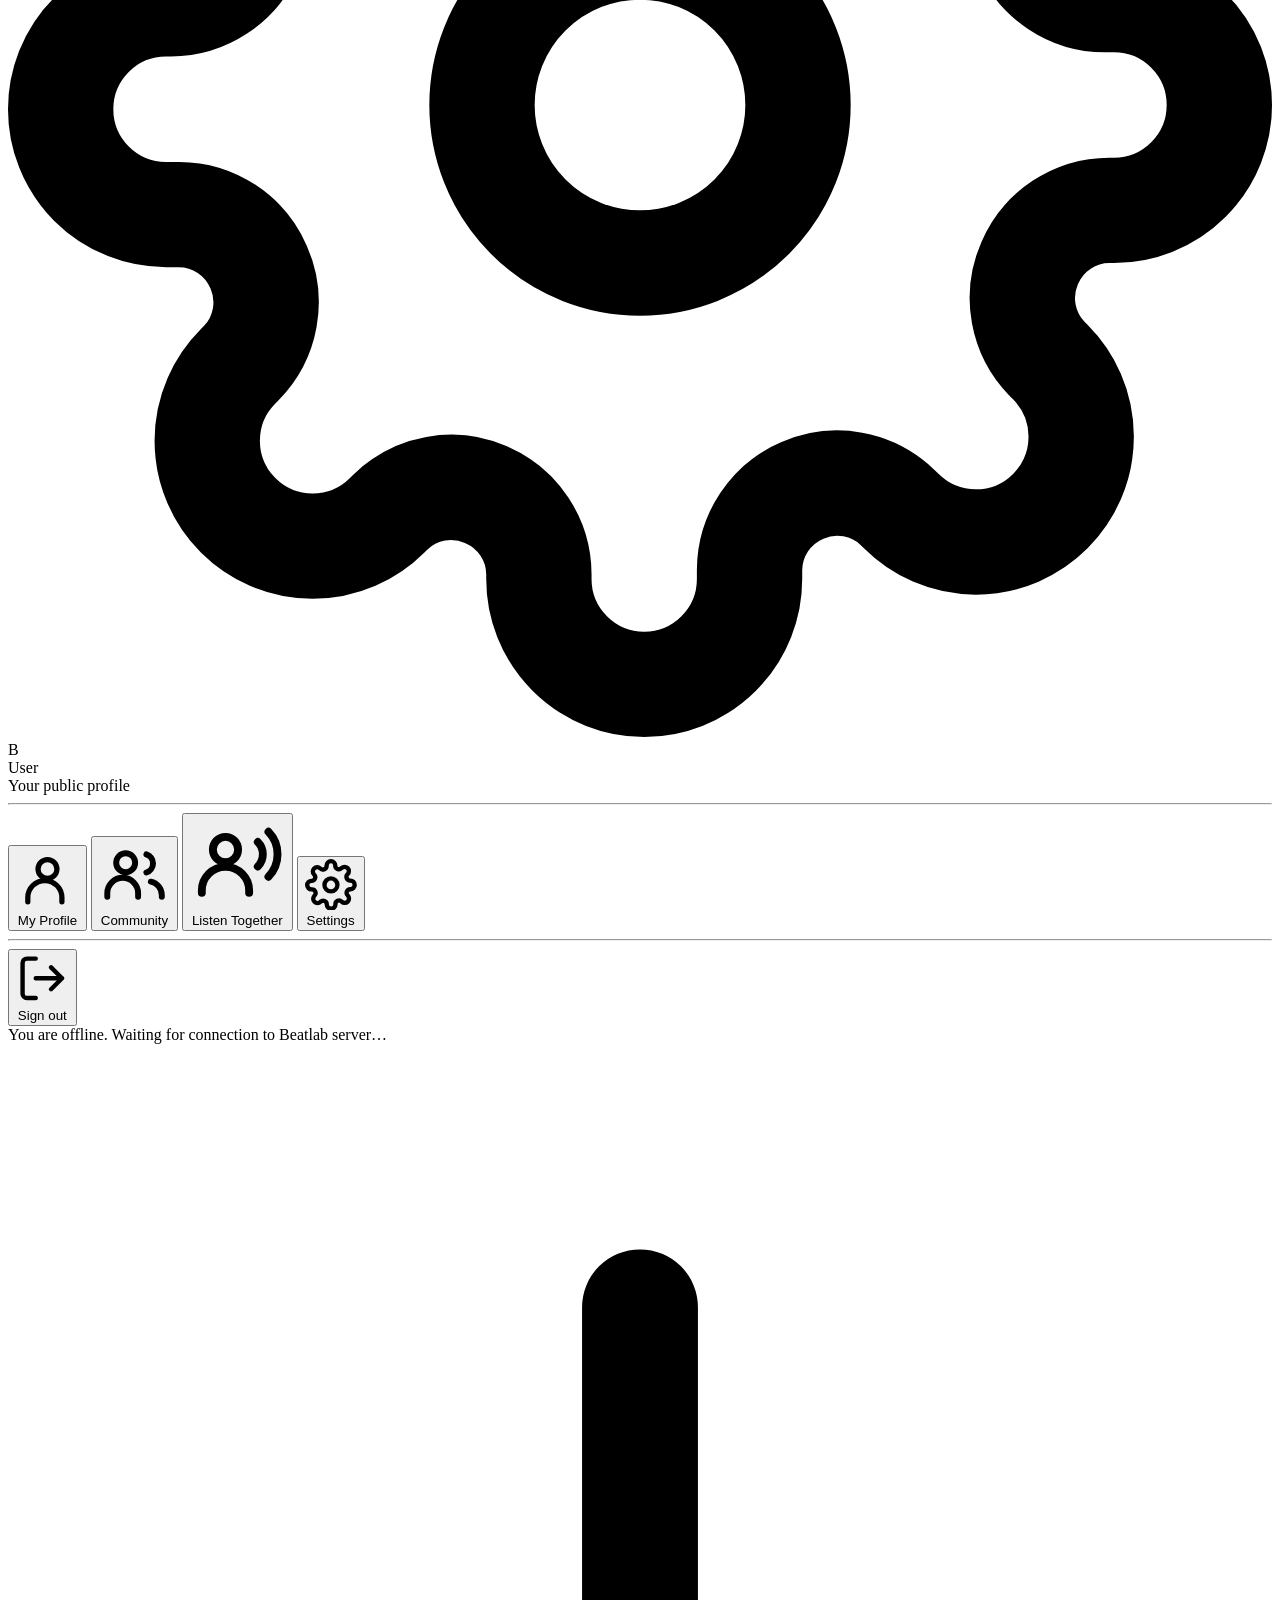
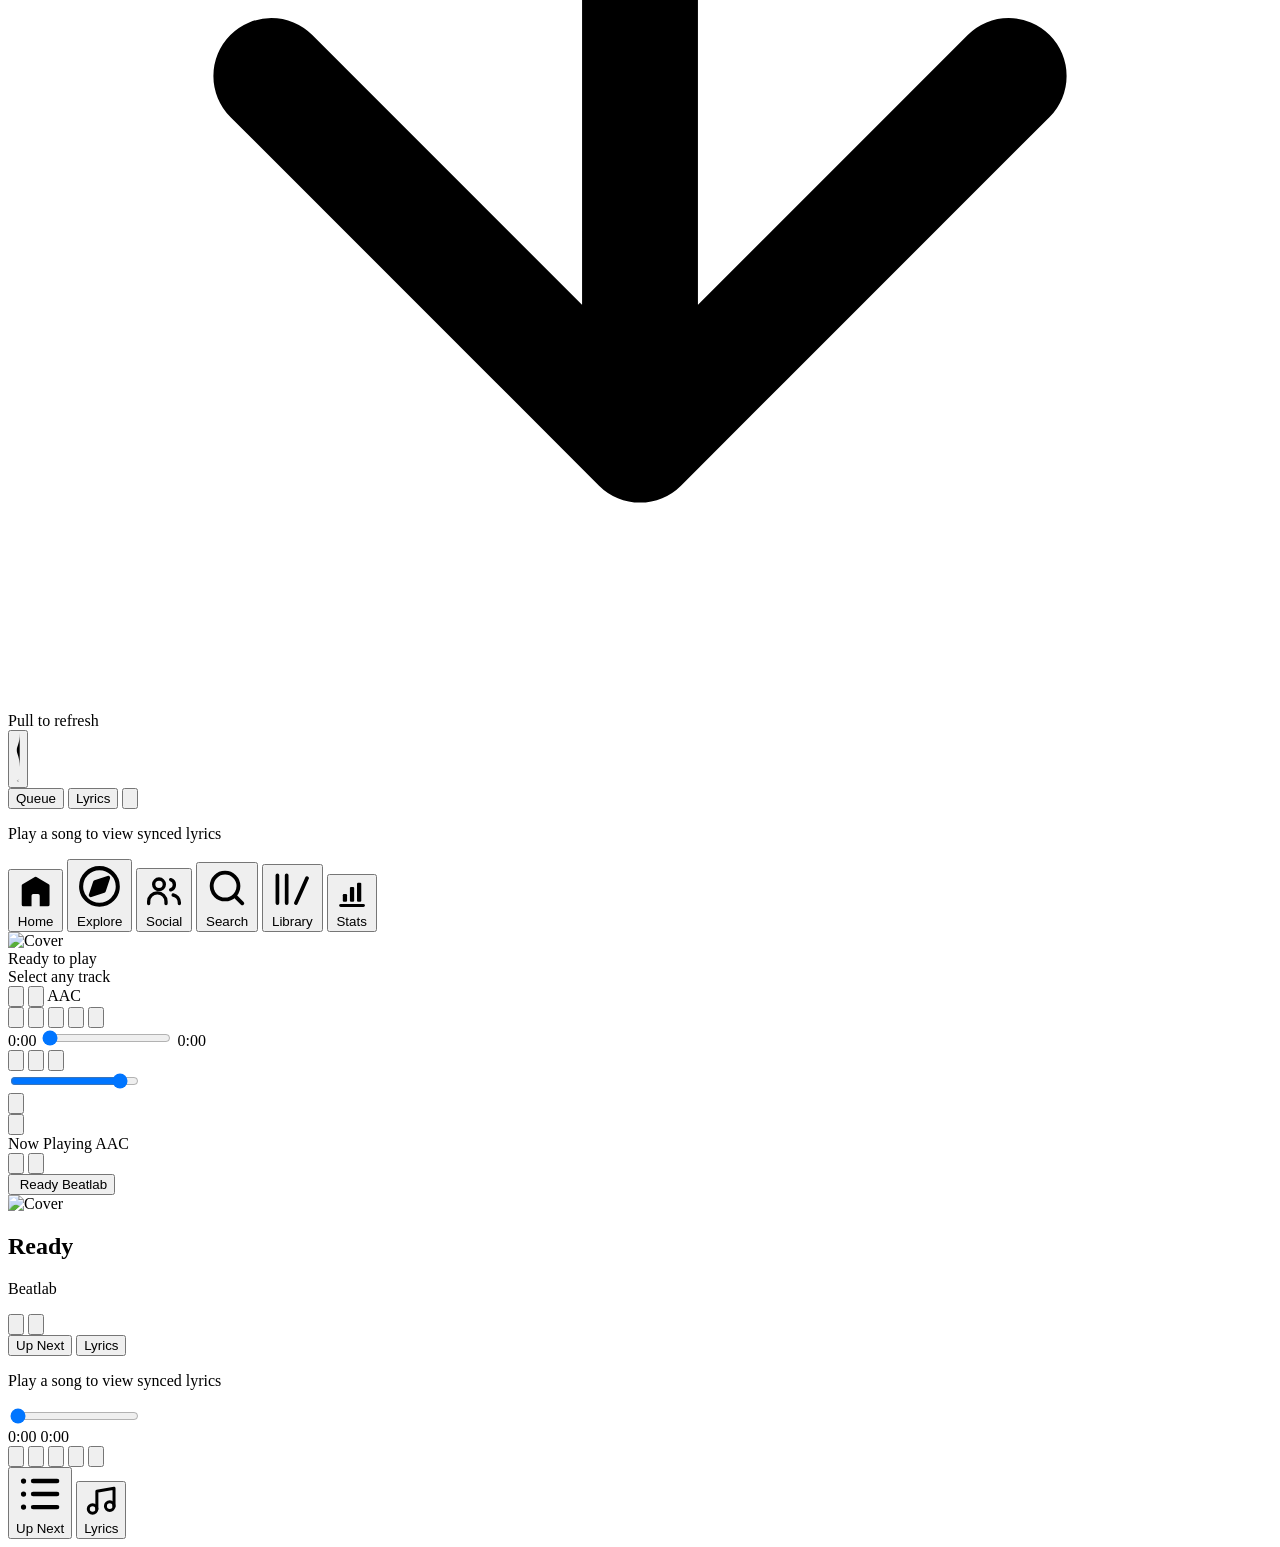
==== commit 0cd5b3d2: "Remove sidebar and player bar Listen Together buttons" ====
--- a/src/web/index.html
+++ b/src/web/index.html
@@ -181,13 +181,6 @@
               <svg viewBox="0 0 24 24" fill="none" stroke="currentColor" stroke-width="2.2" stroke-linecap="round" stroke-linejoin="round"><path d="m12 3 1.9 5.2L19 10l-5.1 1.8L12 17l-1.9-5.2L5 10l5.1-1.8L12 3z"/><path d="M19 16l.8 2.2L22 19l-2.2.8L19 22l-.8-2.2L16 19l2.2-.8L19 16z"/></svg>
             </span>
             <span>Instant Mix</span>
-          </button>
-          <button class="lib-row lobby-lib-row" data-route="lobby" onclick="App.openLobby()">
-            <span class="lib-badge lobby-bg">
-              <svg viewBox="0 0 24 24" fill="none" stroke="currentColor" stroke-width="2" stroke-linecap="round" stroke-linejoin="round"><circle cx="9" cy="8.5" r="3.2"/><path d="M3 19.5v-.6a6 6 0 0 1 12 0v.6"/><path d="M17.2 6.6a4.4 4.4 0 0 1 0 6.2"/><path d="M19.9 4a8.2 8.2 0 0 1 0 11.4"/></svg>
-            </span>
-            <span>Listen Together</span>
-            <span id="sidebar-lobby-badge" class="lib-live-badge hidden">LIVE</span>
           </button>
         </div>
 
@@ -397,9 +390,6 @@
     </div>
 
     <div class="pb-right">
-      <button id="pb-lobby" class="icon-btn pb-lobby-btn" title="Listen together" aria-label="Listen together" onclick="App.openLobby()">
-        <svg viewBox="0 0 24 24" fill="none" stroke="currentColor" stroke-width="2" stroke-linecap="round" stroke-linejoin="round"><circle cx="9" cy="8.5" r="3.2"/><path d="M3 19.5v-.6a6 6 0 0 1 12 0v.6"/><path d="M17.2 6.6a4.4 4.4 0 0 1 0 6.2"/><path d="M19.9 4a8.2 8.2 0 0 1 0 11.4"/></svg>
-      </button>
       <button class="icon-btn" title="Lyrics" onclick="App.openPanelTab('lyrics')">
         <svg viewBox="0 0 24 24" fill="none" stroke="currentColor" stroke-width="2.1" stroke-linecap="round" stroke-linejoin="round"><path d="M9 17.5V5l12-2v12.5"/><circle cx="6" cy="17.5" r="3"/><circle cx="18" cy="15.5" r="3"/></svg>
       </button>
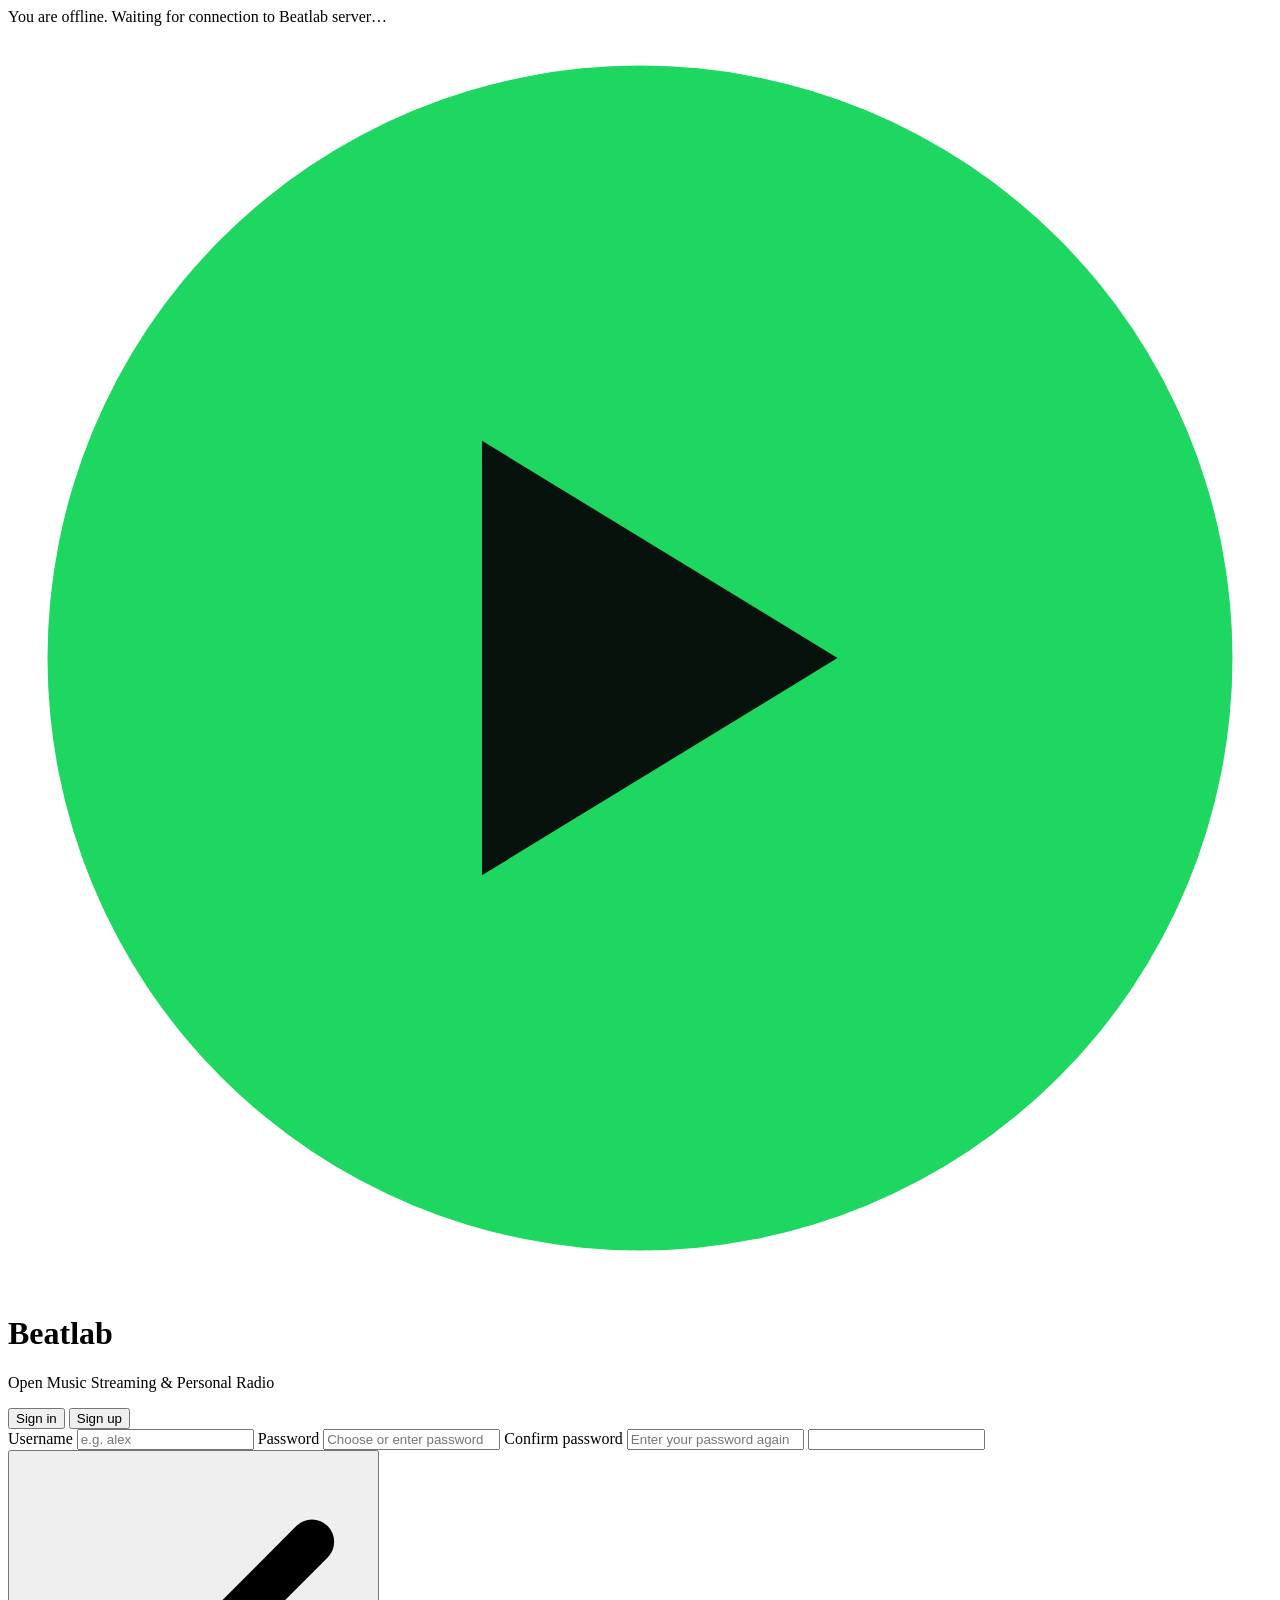
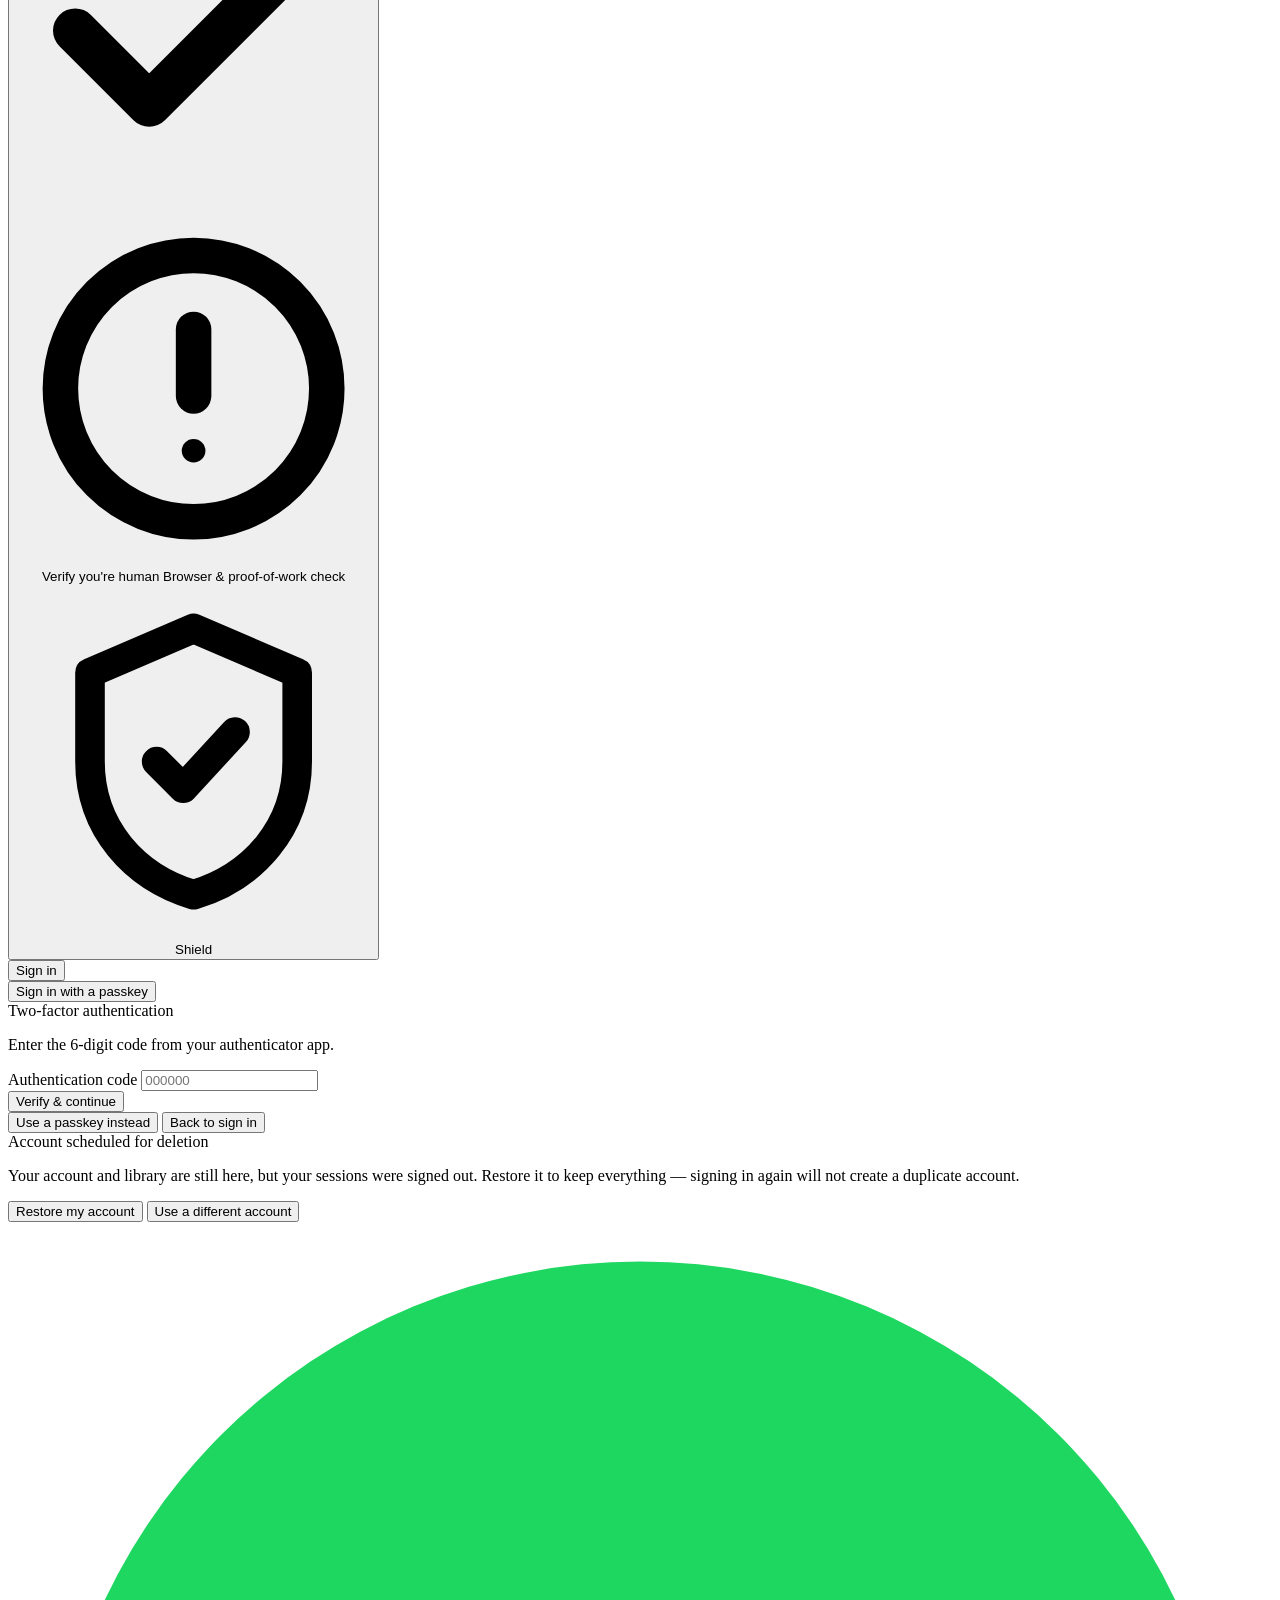
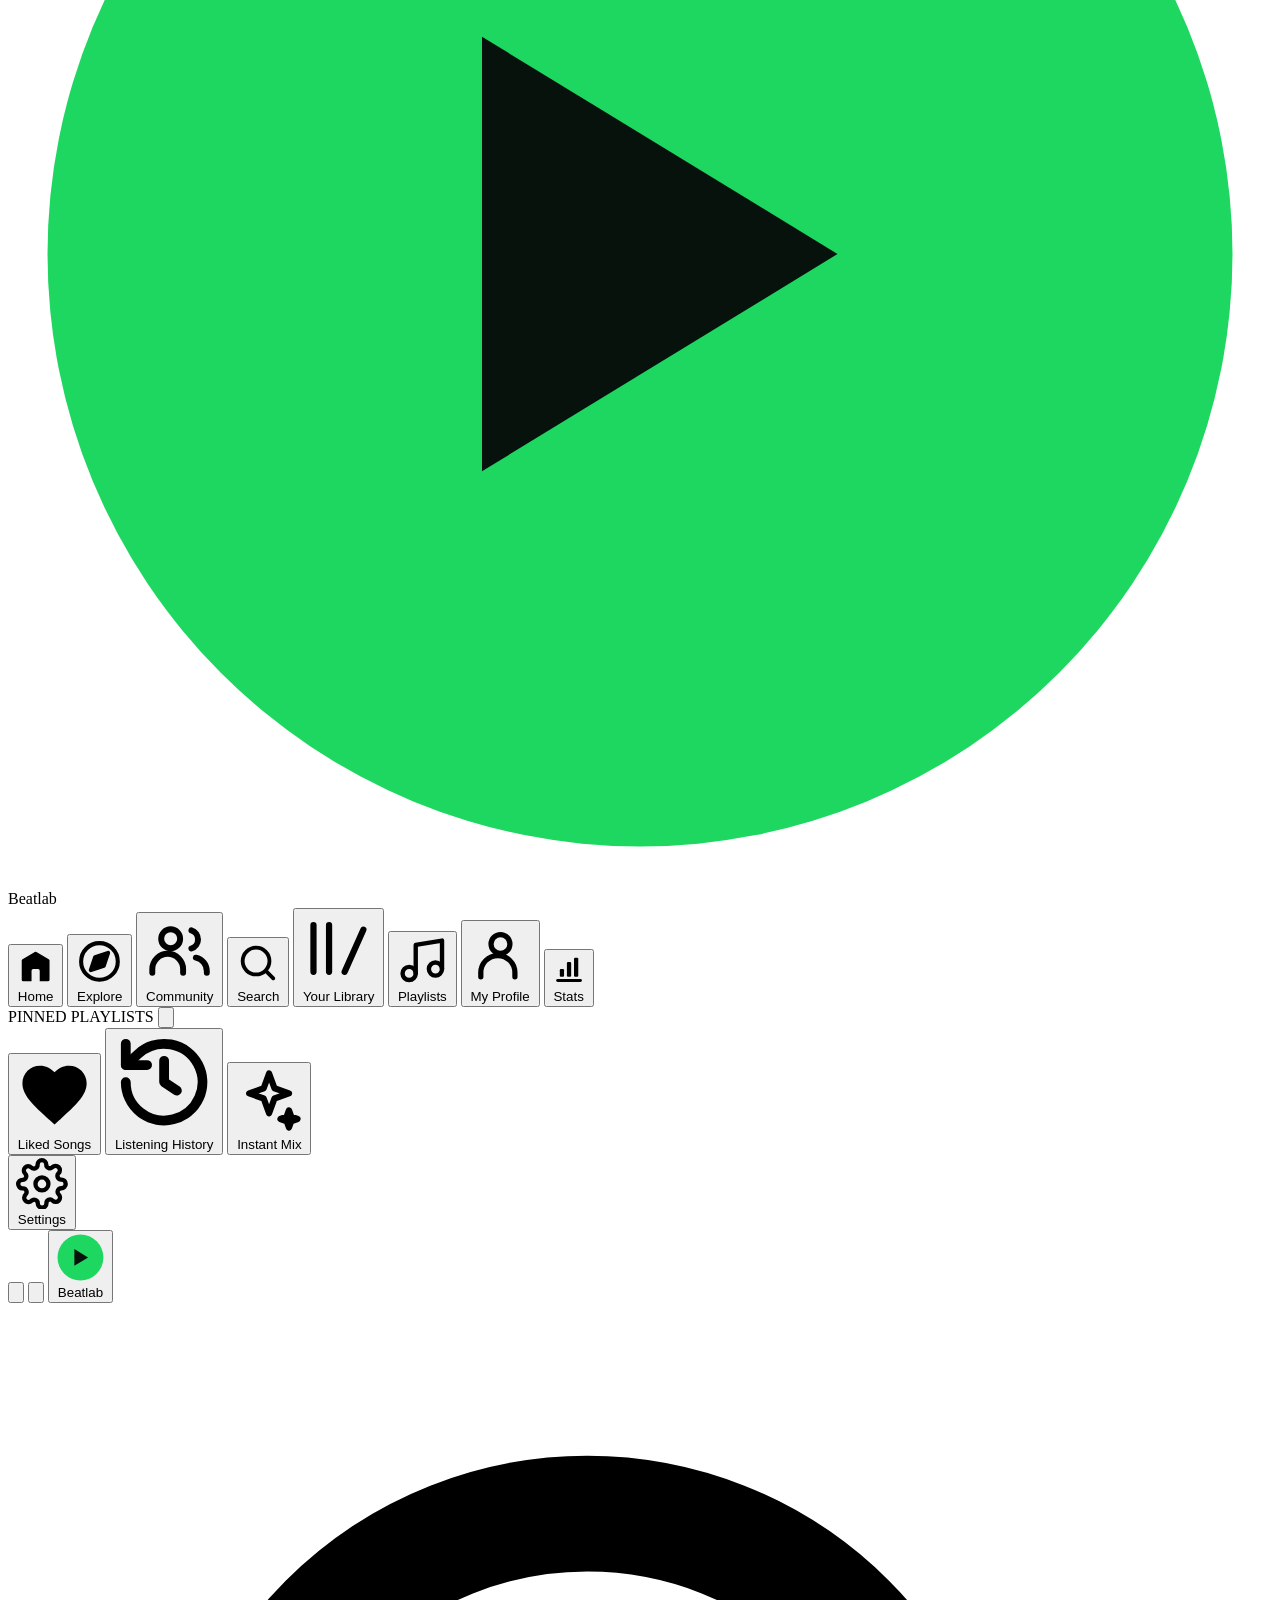
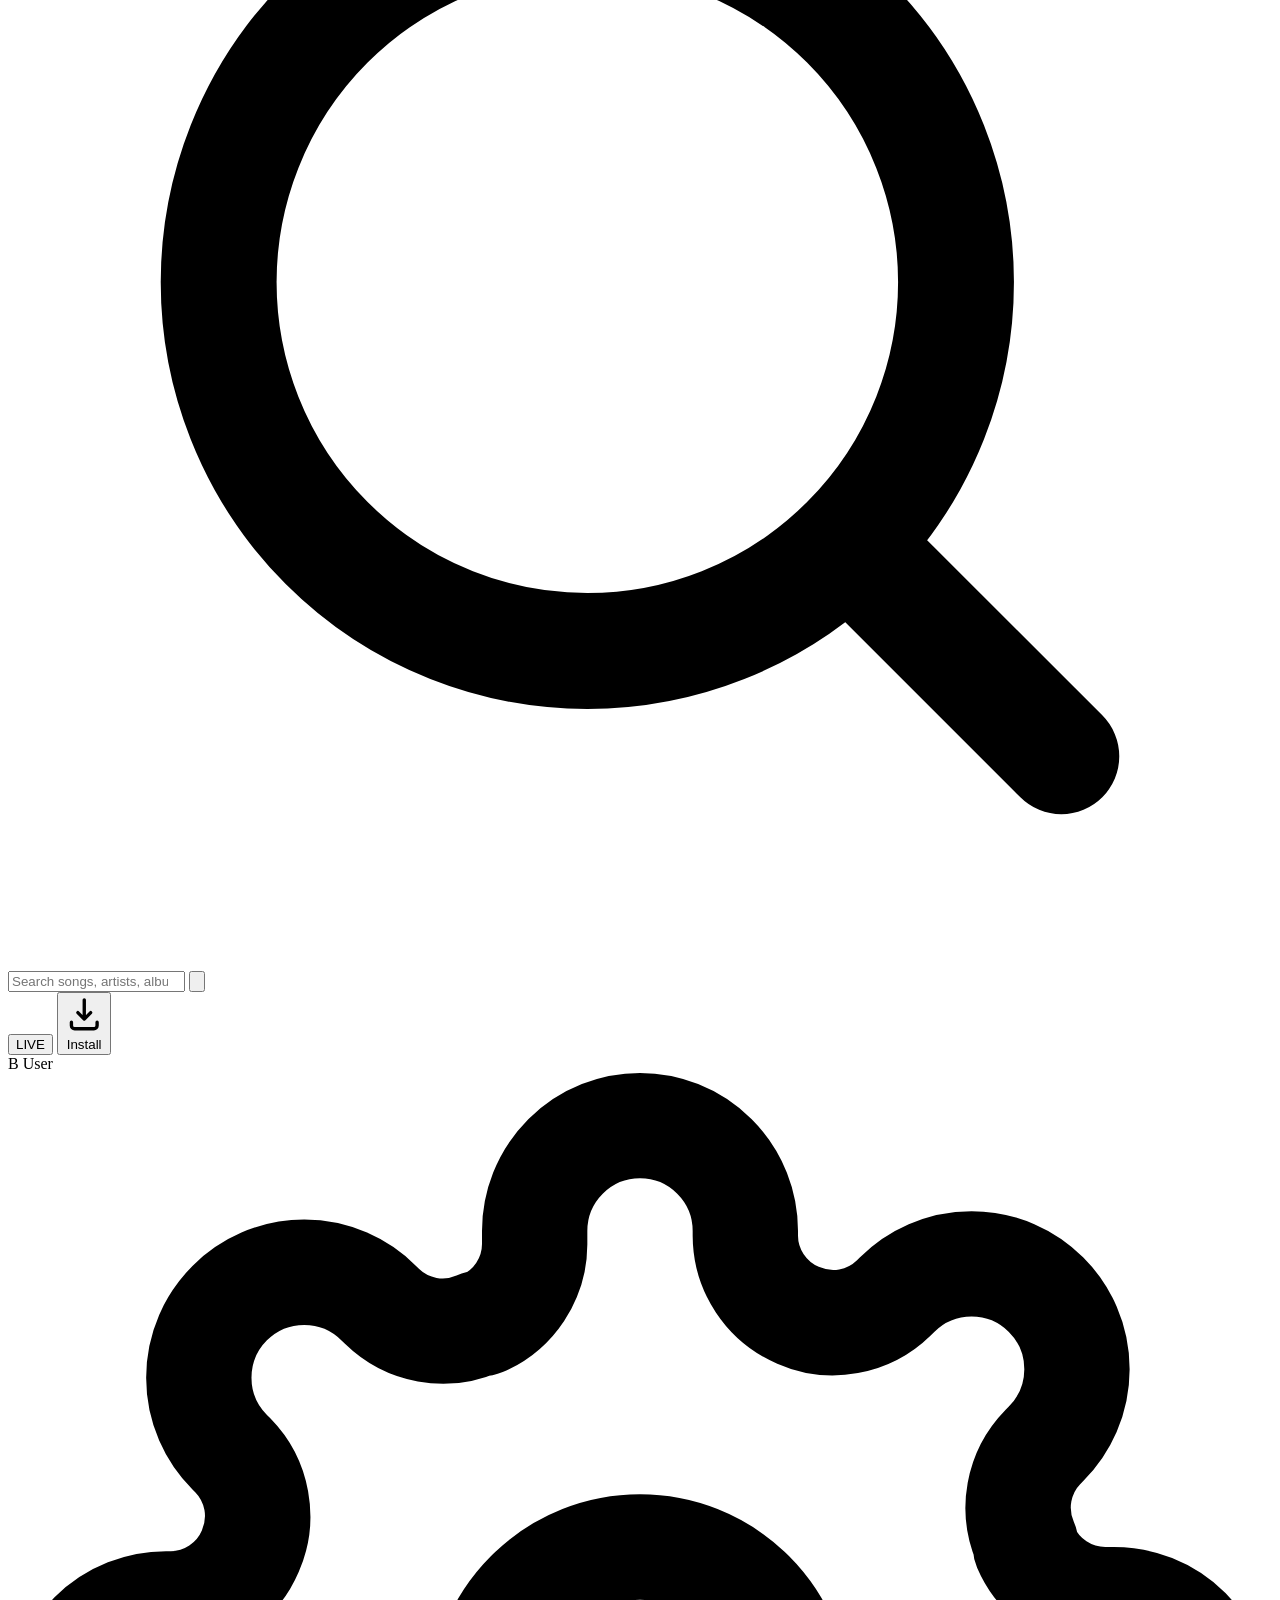
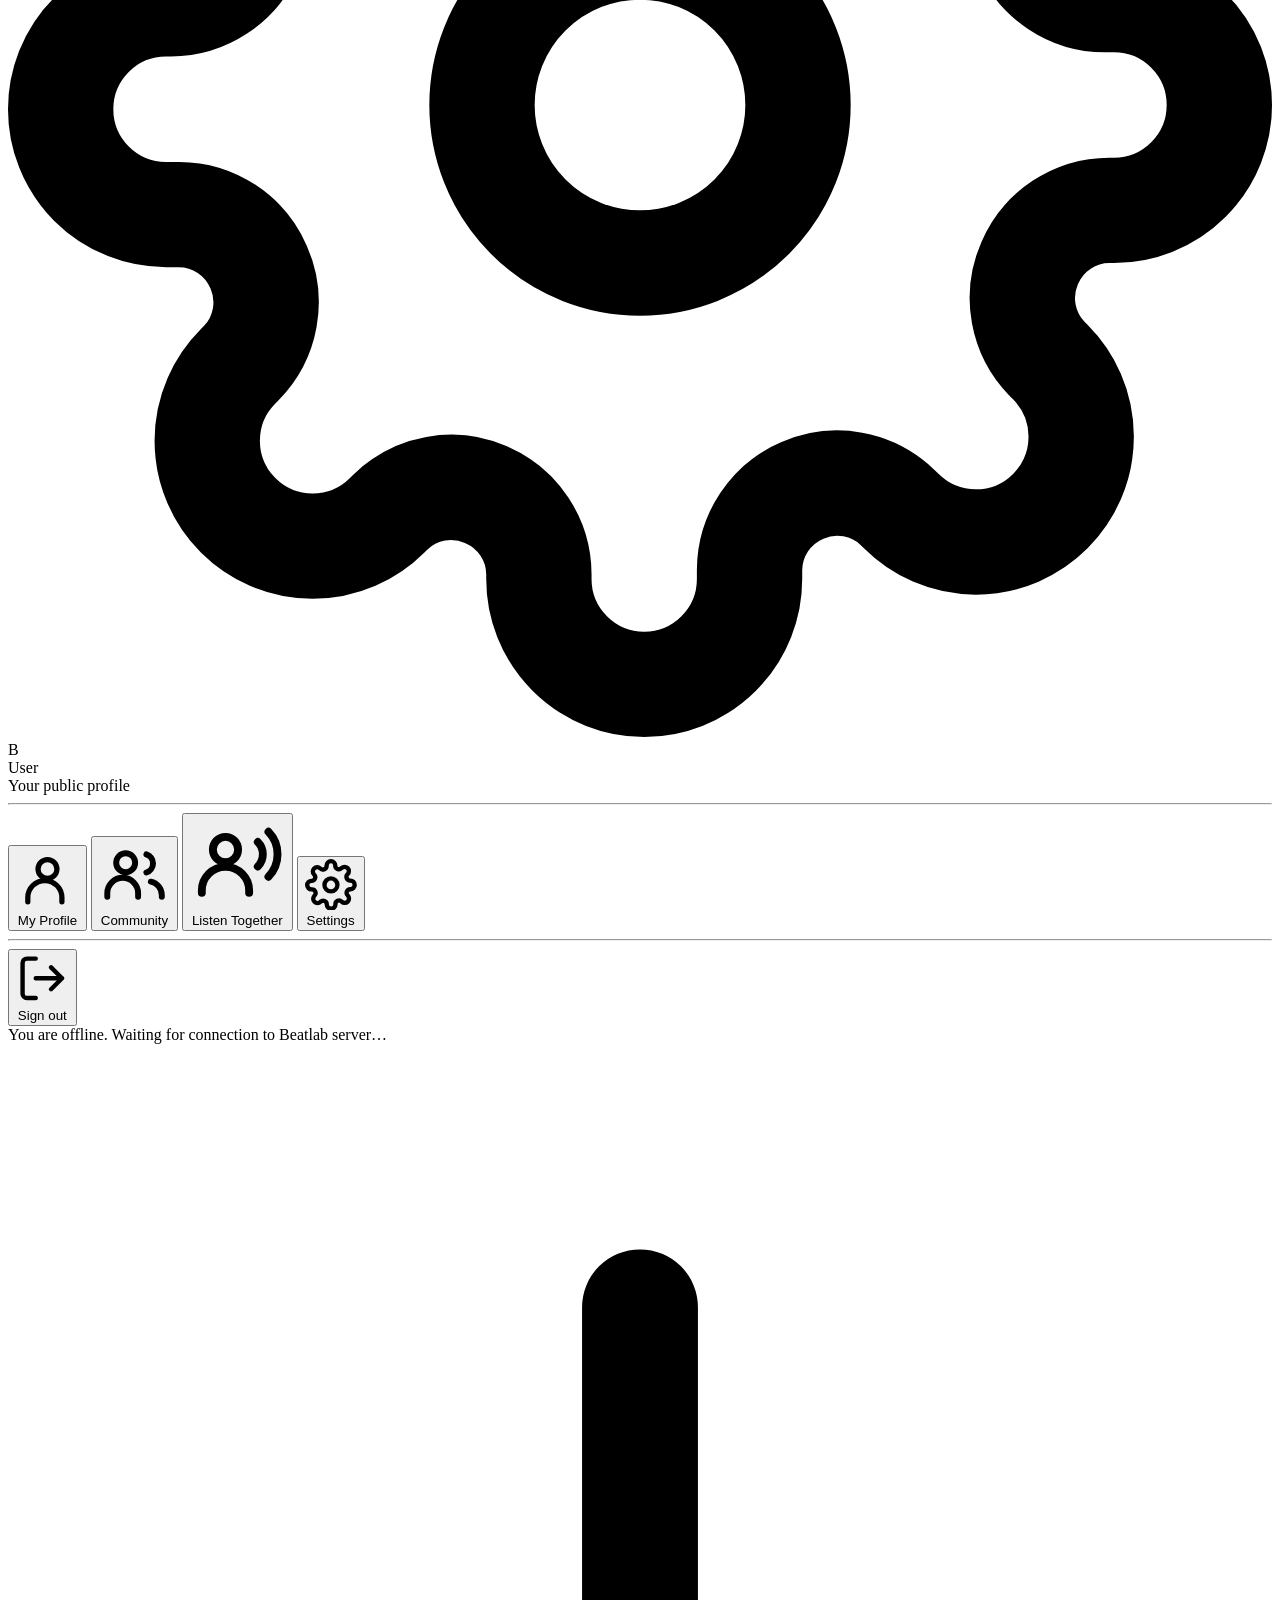
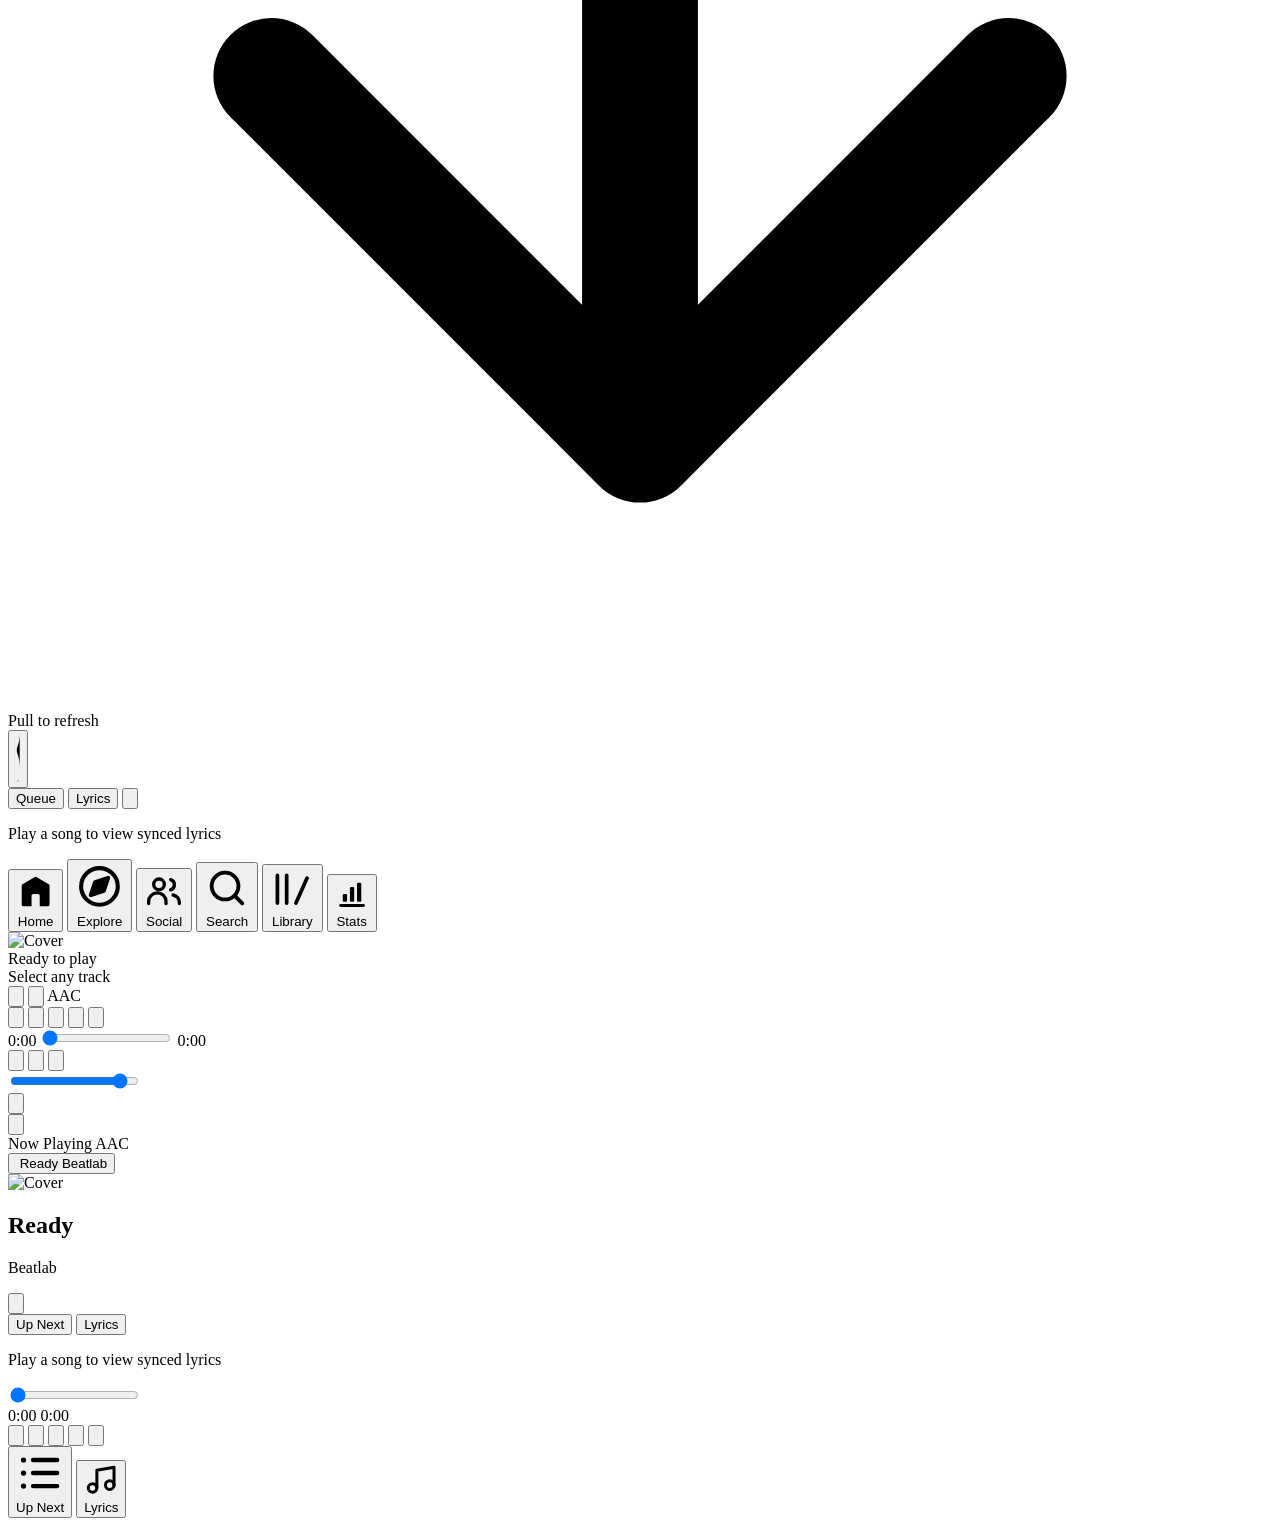
==== commit c9474aa6: "Speed up Home tab loading and remove full-view player lobby/share buttons" ====
--- a/src/web/index.html
+++ b/src/web/index.html
@@ -416,19 +416,13 @@
           <button class="fs-round-btn fs-collapse" title="Collapse player" onclick="App.toggleFullscreen(false)">
             <svg viewBox="0 0 24 24" fill="none" stroke="currentColor" stroke-width="2.4" stroke-linecap="round" stroke-linejoin="round"><path d="m5 8.5 7 7 7-7"/></svg>
           </button>
-          <span class="fs-round-btn fs-top-spacer" aria-hidden="true"></span>
         </div>
         <div class="fs-topbar-title" onclick="App.setFsMobileView('player')">
           <span class="fs-eyebrow">Now Playing</span>
           <span id="fs-quality" class="quality-badge hidden">AAC</span>
         </div>
         <div class="fs-top-side end">
-          <button id="fs-lobby" class="fs-round-btn fs-top-lobby" title="Listen together" aria-label="Listen together" onclick="App.openLobby()">
-            <svg viewBox="0 0 24 24" fill="none" stroke="currentColor" stroke-width="2" stroke-linecap="round" stroke-linejoin="round"><circle cx="9" cy="8.5" r="3.2"/><path d="M3 19.5v-.6a6 6 0 0 1 12 0v.6"/><path d="M17.2 6.6a4.4 4.4 0 0 1 0 6.2"/><path d="M19.9 4a8.2 8.2 0 0 1 0 11.4"/></svg>
-          </button>
-          <button class="fs-round-btn fs-top-share" title="Share song link" onclick="App.shareCurrentTrack()">
-            <svg viewBox="0 0 24 24" fill="none" stroke="currentColor" stroke-width="2.1" stroke-linecap="round" stroke-linejoin="round"><circle cx="18" cy="5" r="3"/><circle cx="6" cy="12" r="3"/><circle cx="18" cy="19" r="3"/><line x1="8.59" y1="13.51" x2="15.42" y2="17.49"/><line x1="15.41" y1="6.51" x2="8.59" y2="10.49"/></svg>
-          </button>
+          <span class="fs-round-btn fs-top-spacer" aria-hidden="true"></span>
         </div>
       </div>
 
@@ -450,9 +444,6 @@
               <h2 id="fs-title" class="clickable" onclick="App.goCurrentAlbum()">Ready</h2>
               <p id="fs-artist">Beatlab</p>
             </div>
-            <button id="fs-share" class="icon-btn fs-share-btn" title="Share song link" onclick="App.shareCurrentTrack()">
-              <svg viewBox="0 0 24 24" fill="none" stroke="currentColor" stroke-width="2.1" stroke-linecap="round" stroke-linejoin="round"><circle cx="18" cy="5" r="3"/><circle cx="6" cy="12" r="3"/><circle cx="18" cy="19" r="3"/><line x1="8.59" y1="13.51" x2="15.42" y2="17.49"/><line x1="15.41" y1="6.51" x2="8.59" y2="10.49"/></svg>
-            </button>
             <button id="fs-like" class="icon-btn fs-like-btn" title="Like track (L)" onclick="App.toggleCurrentLike()">
               <svg class="heart-svg" viewBox="0 0 24 24" fill="none" stroke="currentColor" stroke-width="2.1" stroke-linecap="round" stroke-linejoin="round"><path d="M20.84 4.61a5.5 5.5 0 0 0-7.78 0L12 5.67l-1.06-1.06a5.5 5.5 0 0 0-7.78 7.78l1.06 1.06L12 21.23l7.78-7.78 1.06-1.06a5.5 5.5 0 0 0 0-7.78z"/></svg>
             </button>
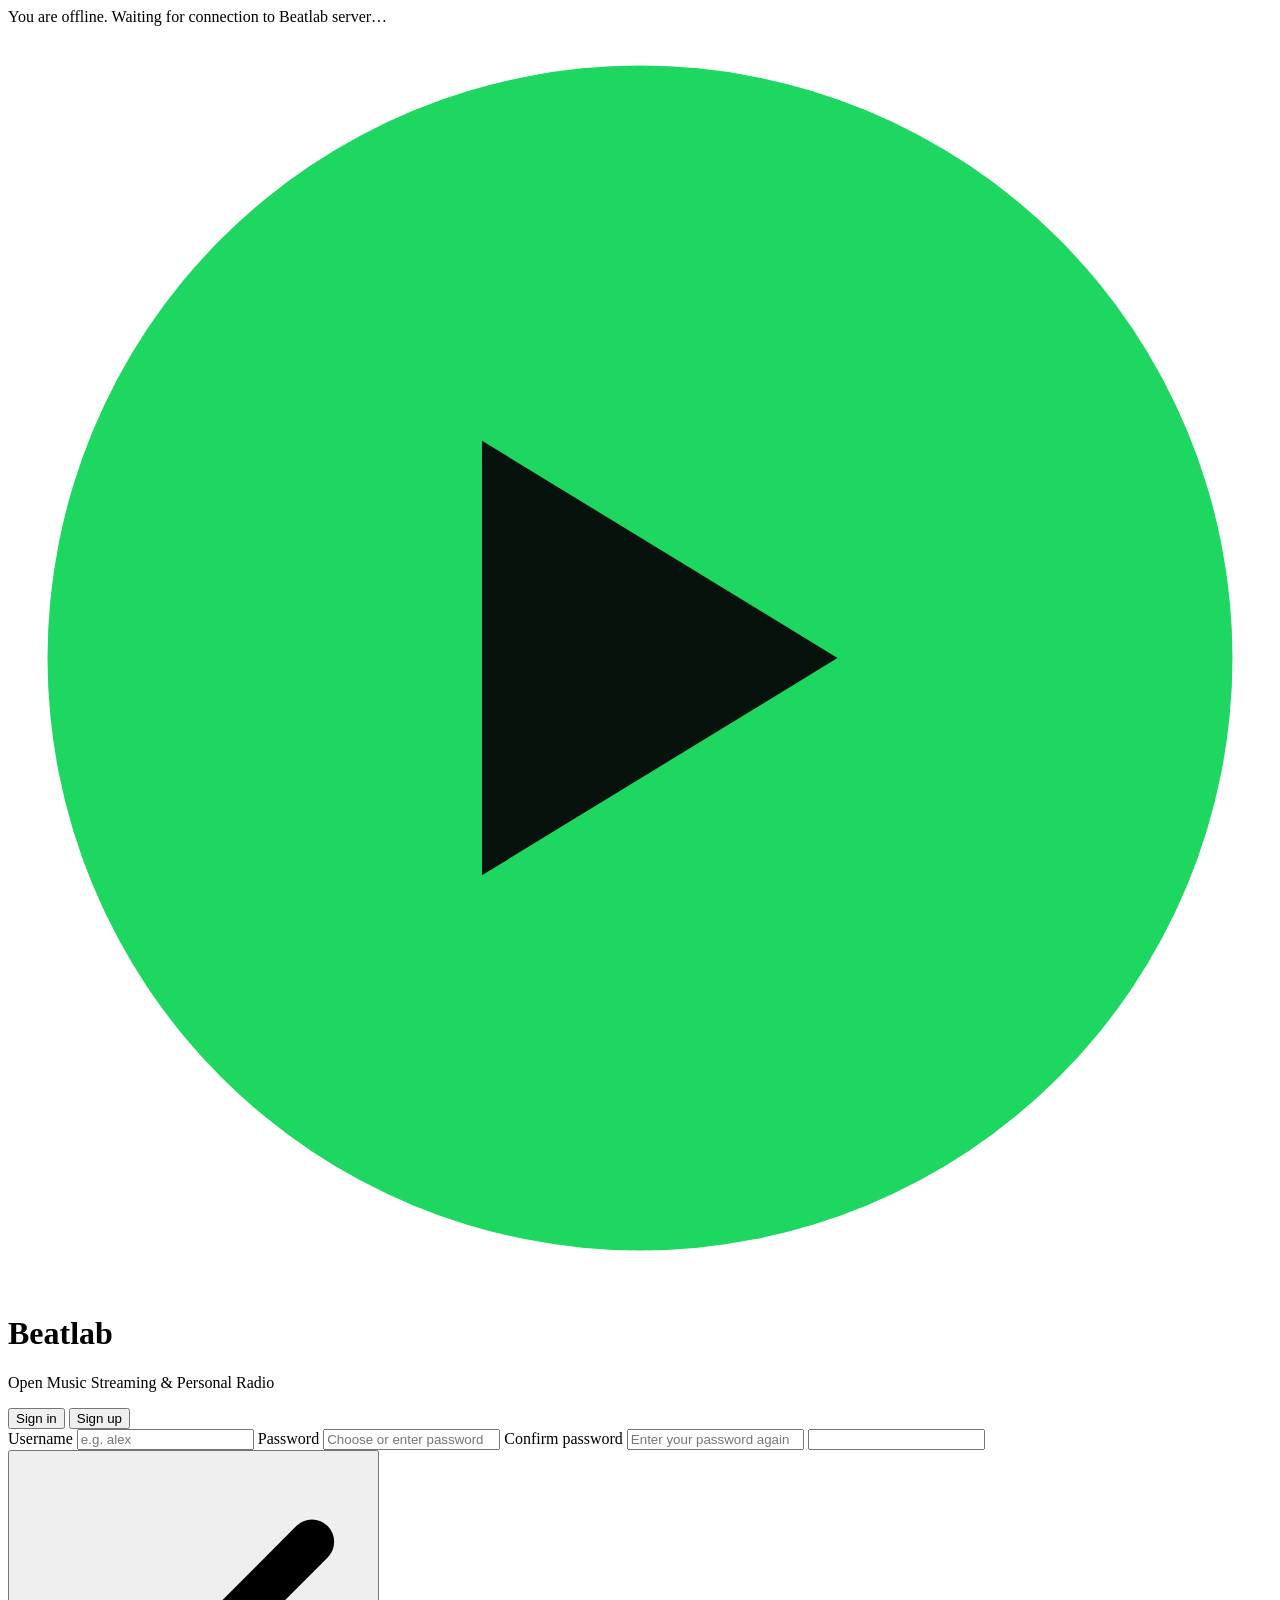
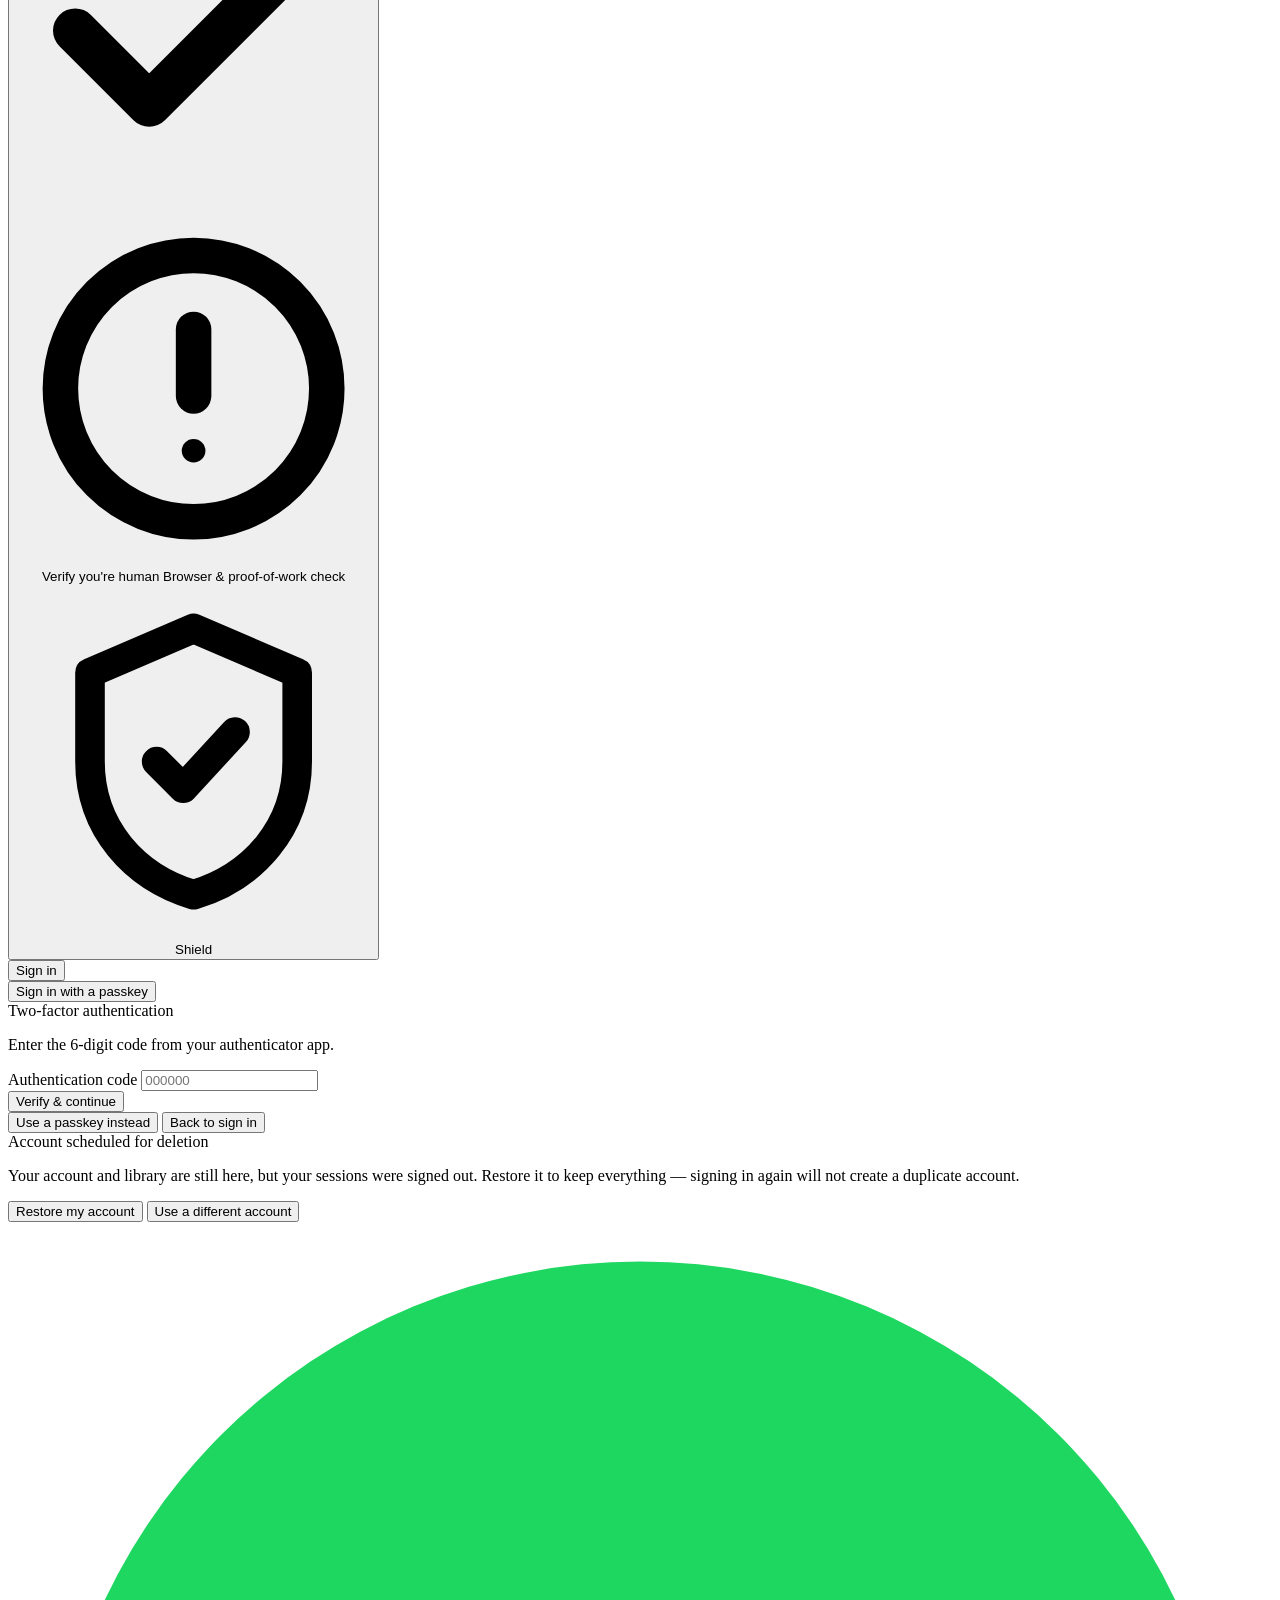
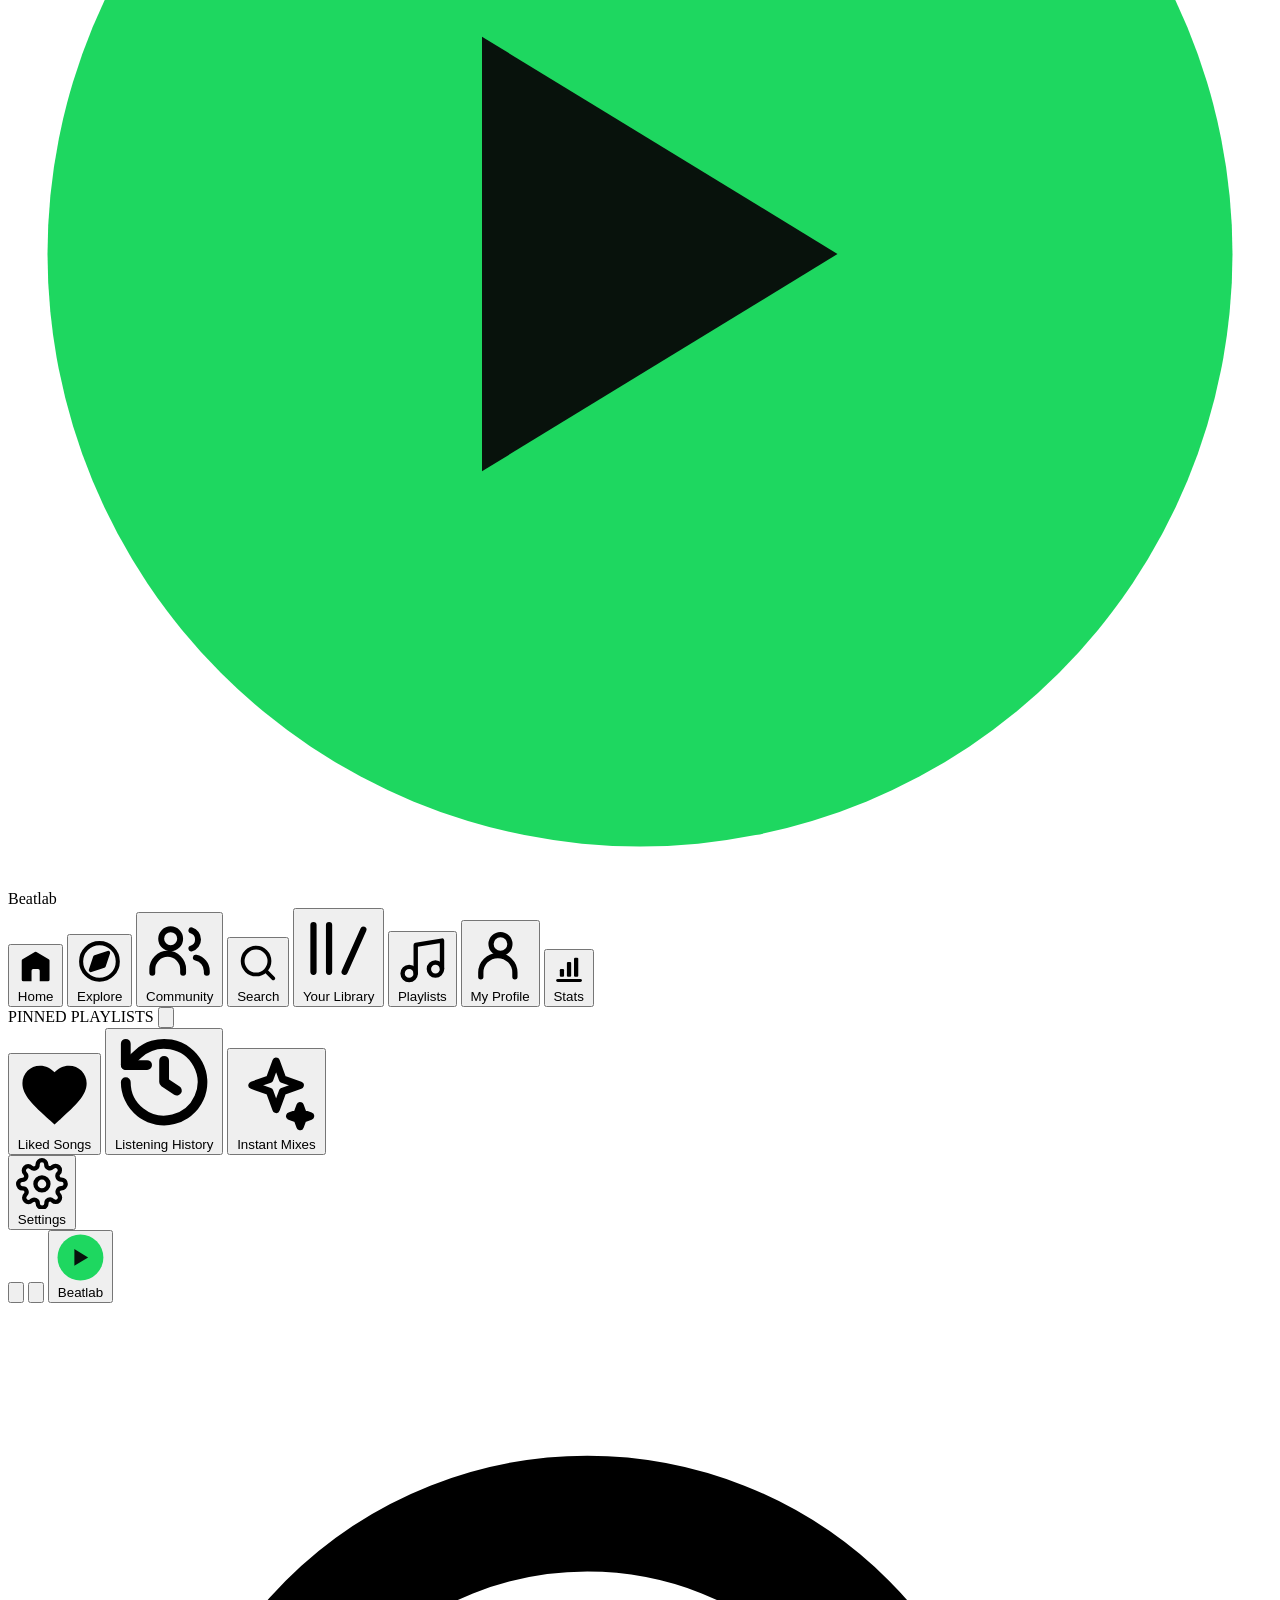
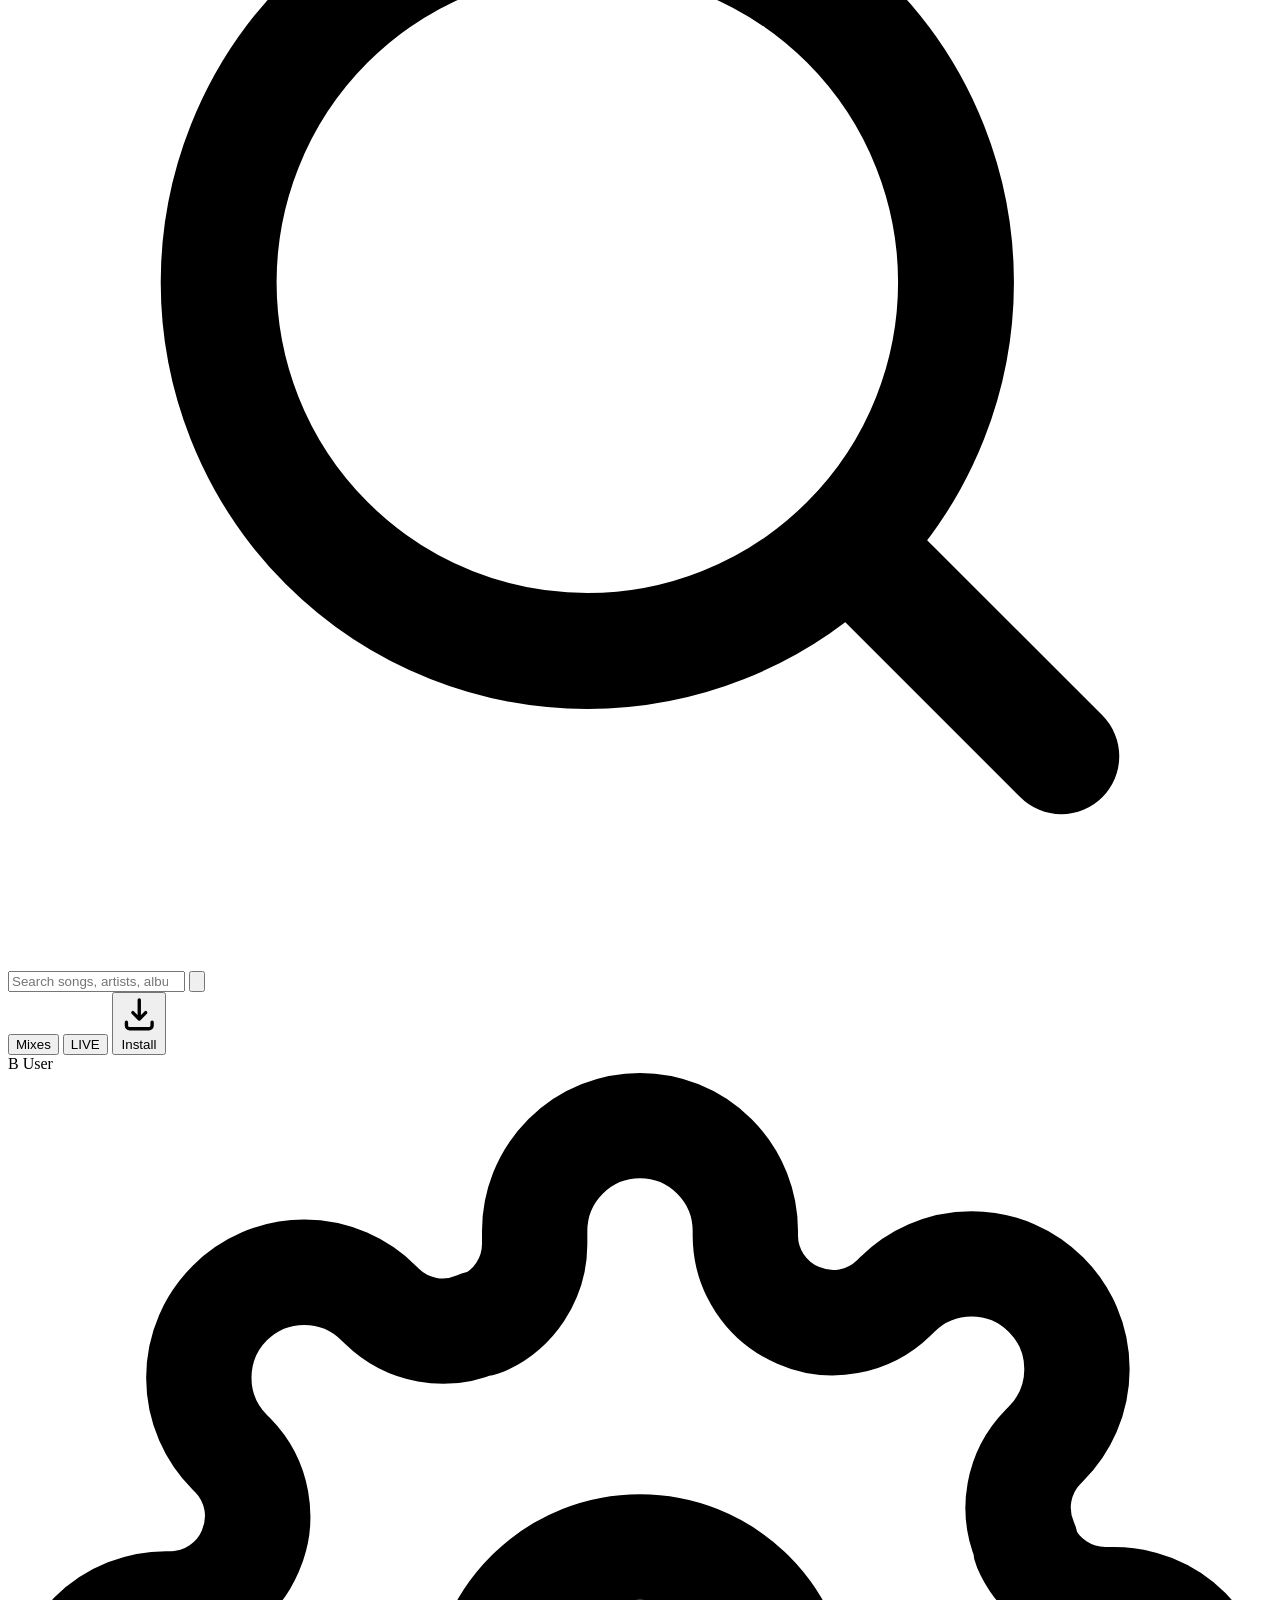
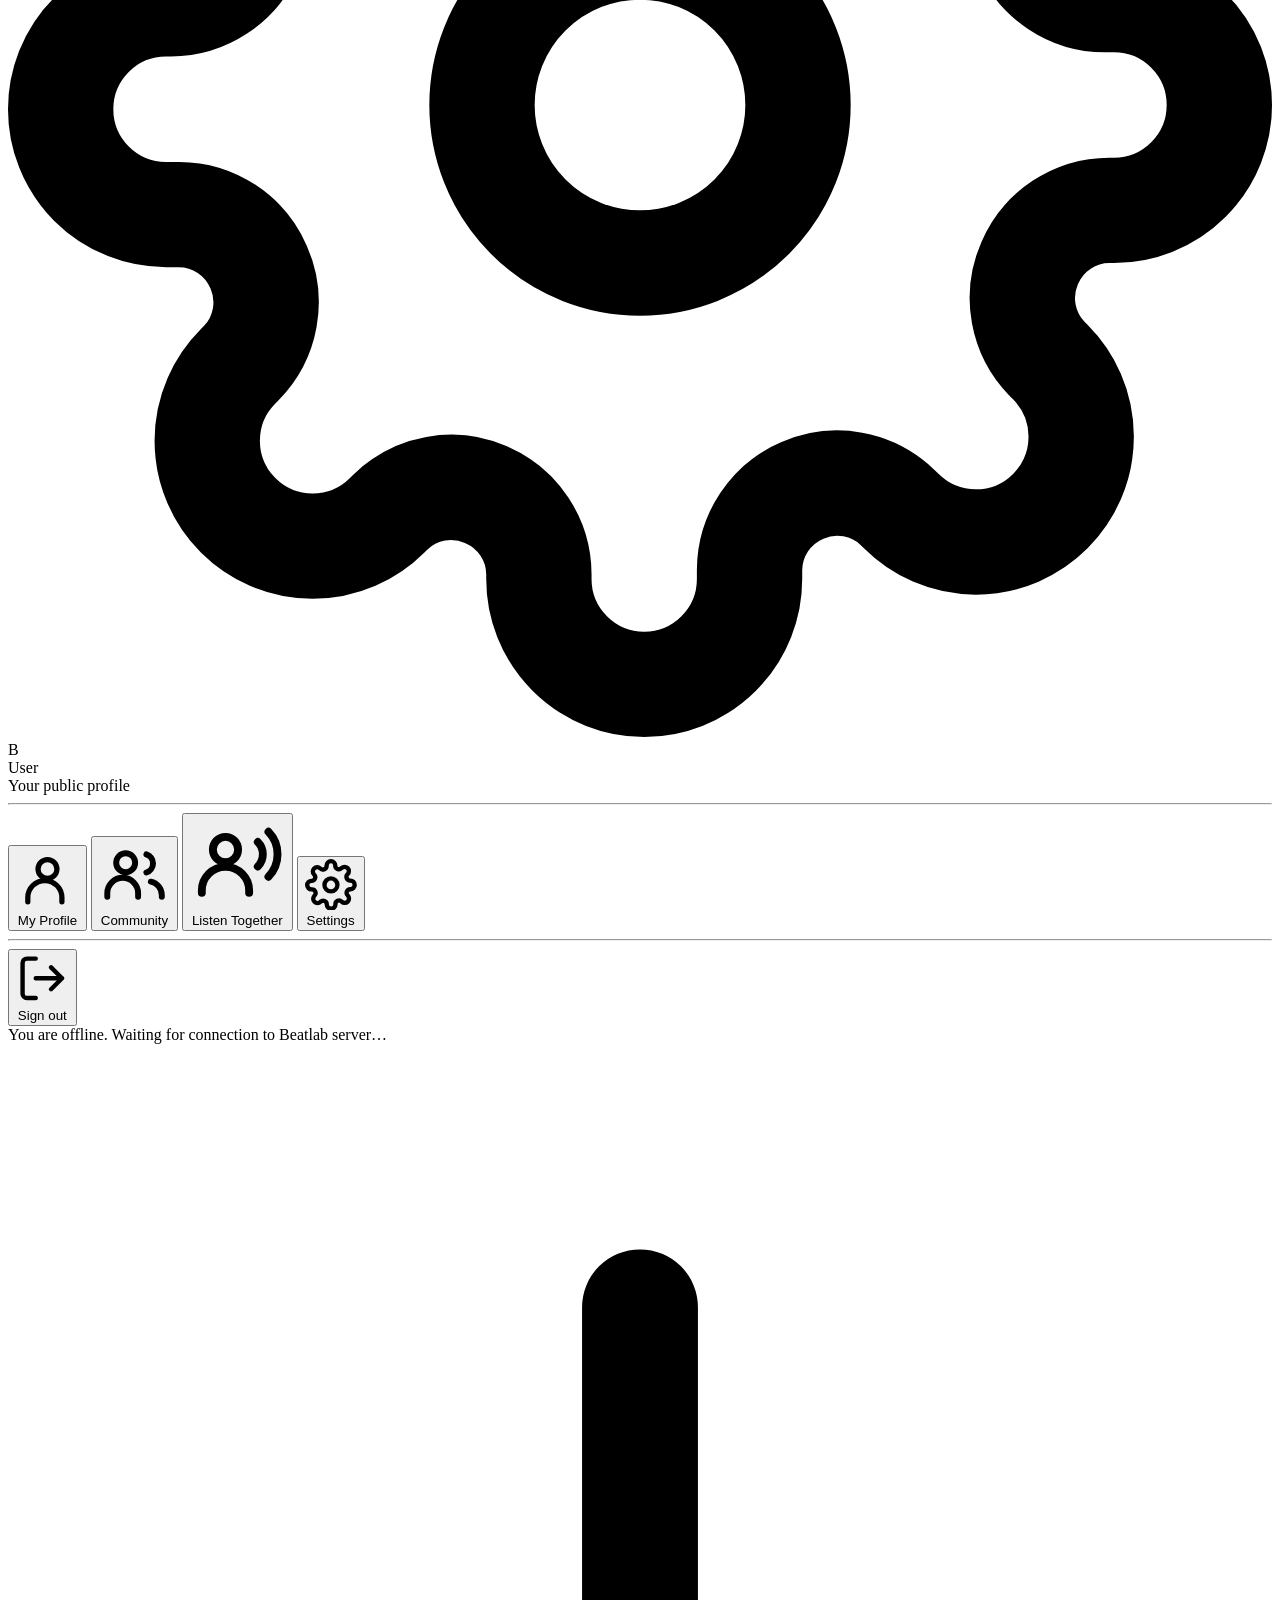
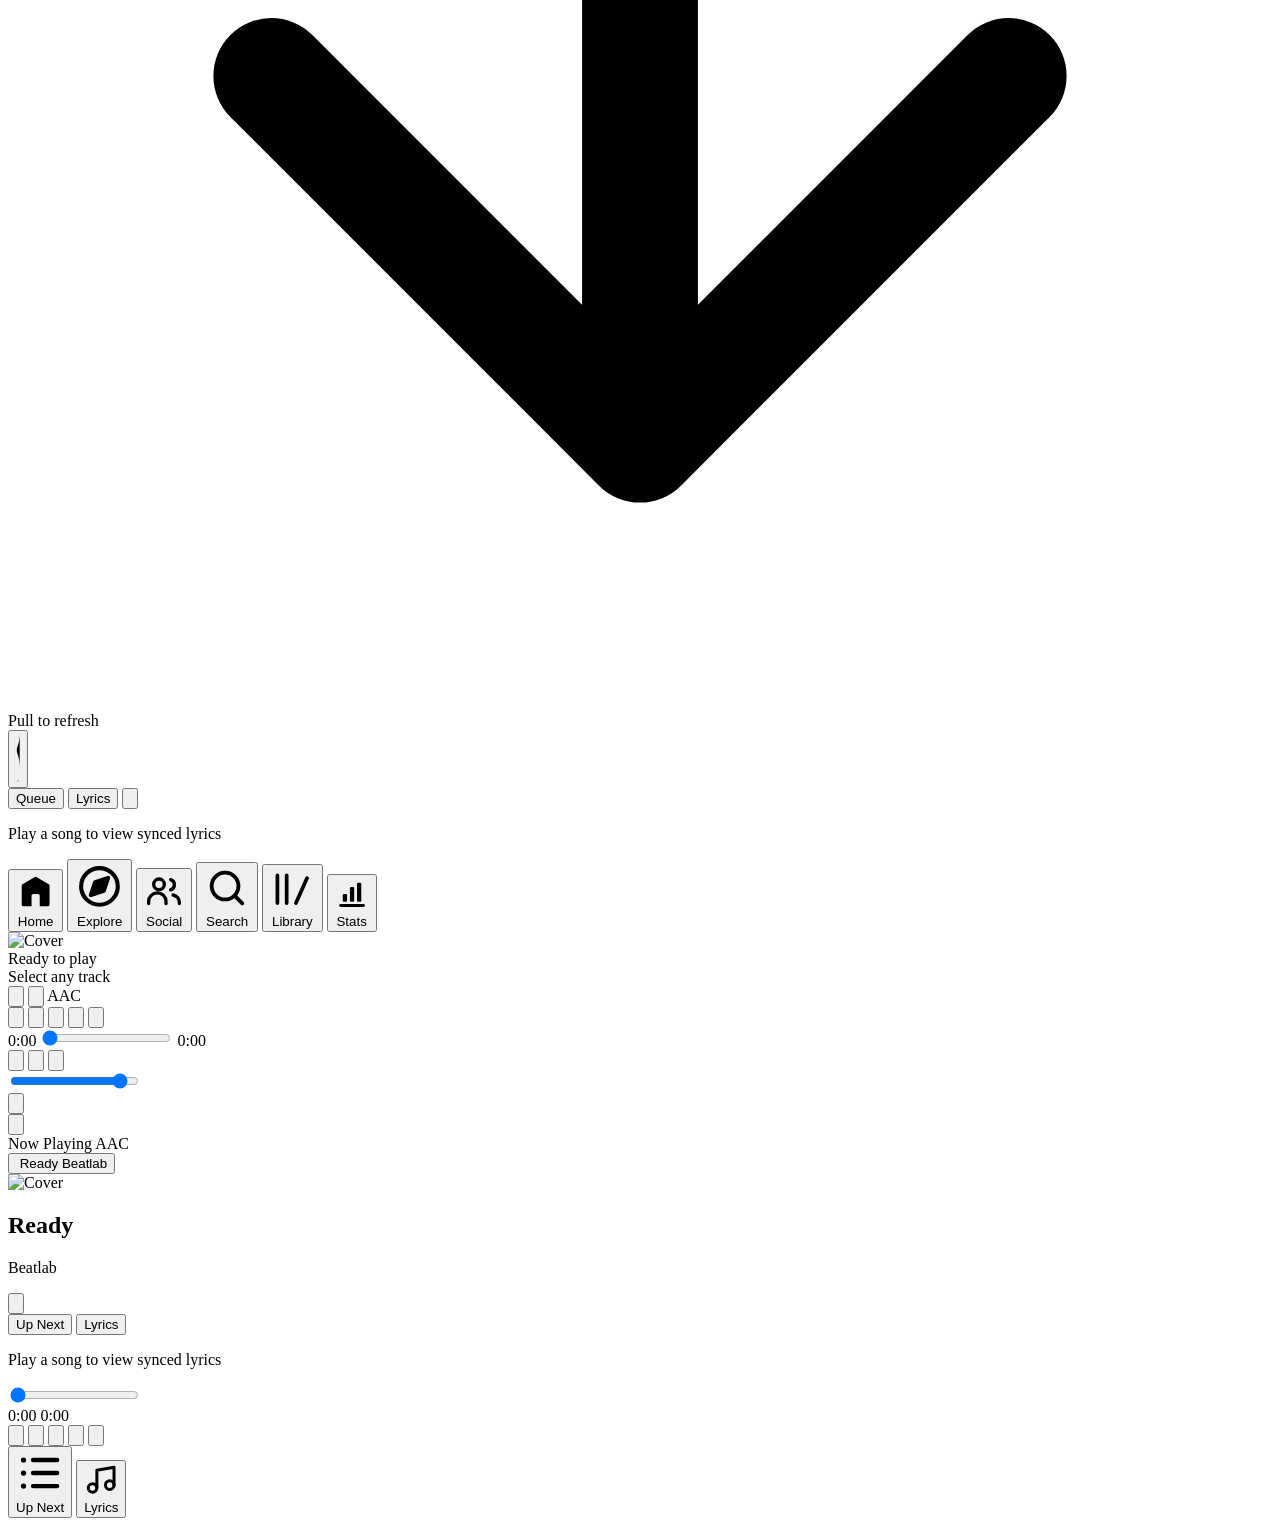
==== commit a57dc2b5: "Add background-curated Instant Mixes menu, notifications, and full playlist view" ====
--- a/src/web/index.html
+++ b/src/web/index.html
@@ -176,11 +176,12 @@
             </span>
             <span>Listening History</span>
           </button>
-          <button class="lib-row" onclick="App.promptInstantMix()">
+          <button class="lib-row" id="sidebar-instant-mixes-btn" data-route="mix" onclick="App.navigate('mix')">
             <span class="lib-badge mix-bg">
               <svg viewBox="0 0 24 24" fill="none" stroke="currentColor" stroke-width="2.2" stroke-linecap="round" stroke-linejoin="round"><path d="m12 3 1.9 5.2L19 10l-5.1 1.8L12 17l-1.9-5.2L5 10l5.1-1.8L12 3z"/><path d="M19 16l.8 2.2L22 19l-2.2.8L19 22l-.8-2.2L16 19l2.2-.8L19 16z"/></svg>
             </span>
-            <span>Instant Mix</span>
+            <span class="lib-row-label">Instant Mixes</span>
+            <span id="sidebar-mix-badge" class="sidebar-mix-badge hidden" aria-live="polite"></span>
           </button>
         </div>
 
@@ -224,6 +225,10 @@
         </div>
 
         <div class="topbar-right">
+          <button id="topbar-mix-pill" class="topbar-mix-pill hidden" onclick="App.navigate('mix')" title="Instant Mixes">
+            <span id="topbar-mix-icon" class="topbar-mix-icon" aria-hidden="true"></span>
+            <span id="topbar-mix-label">Mixes</span>
+          </button>
           <button id="lobby-live-pill" class="lobby-live-pill hidden" onclick="App.openLobby()" title="Listen Together">
             <span class="live-dot" aria-hidden="true"></span>
             <span id="lobby-live-label">LIVE</span>
@@ -516,6 +521,9 @@
   <!-- Toast Notification -->
   <div id="toast" class="toast hidden"></div>
 
+  <!-- Instant Mix Ready Notifications -->
+  <div id="mix-notif-stack" class="mix-notif-stack" aria-live="polite" aria-atomic="false"></div>
+
   <!-- Stats Chart Tooltip -->
   <div id="stats-tooltip" class="stats-tooltip hidden" role="tooltip"></div>
 
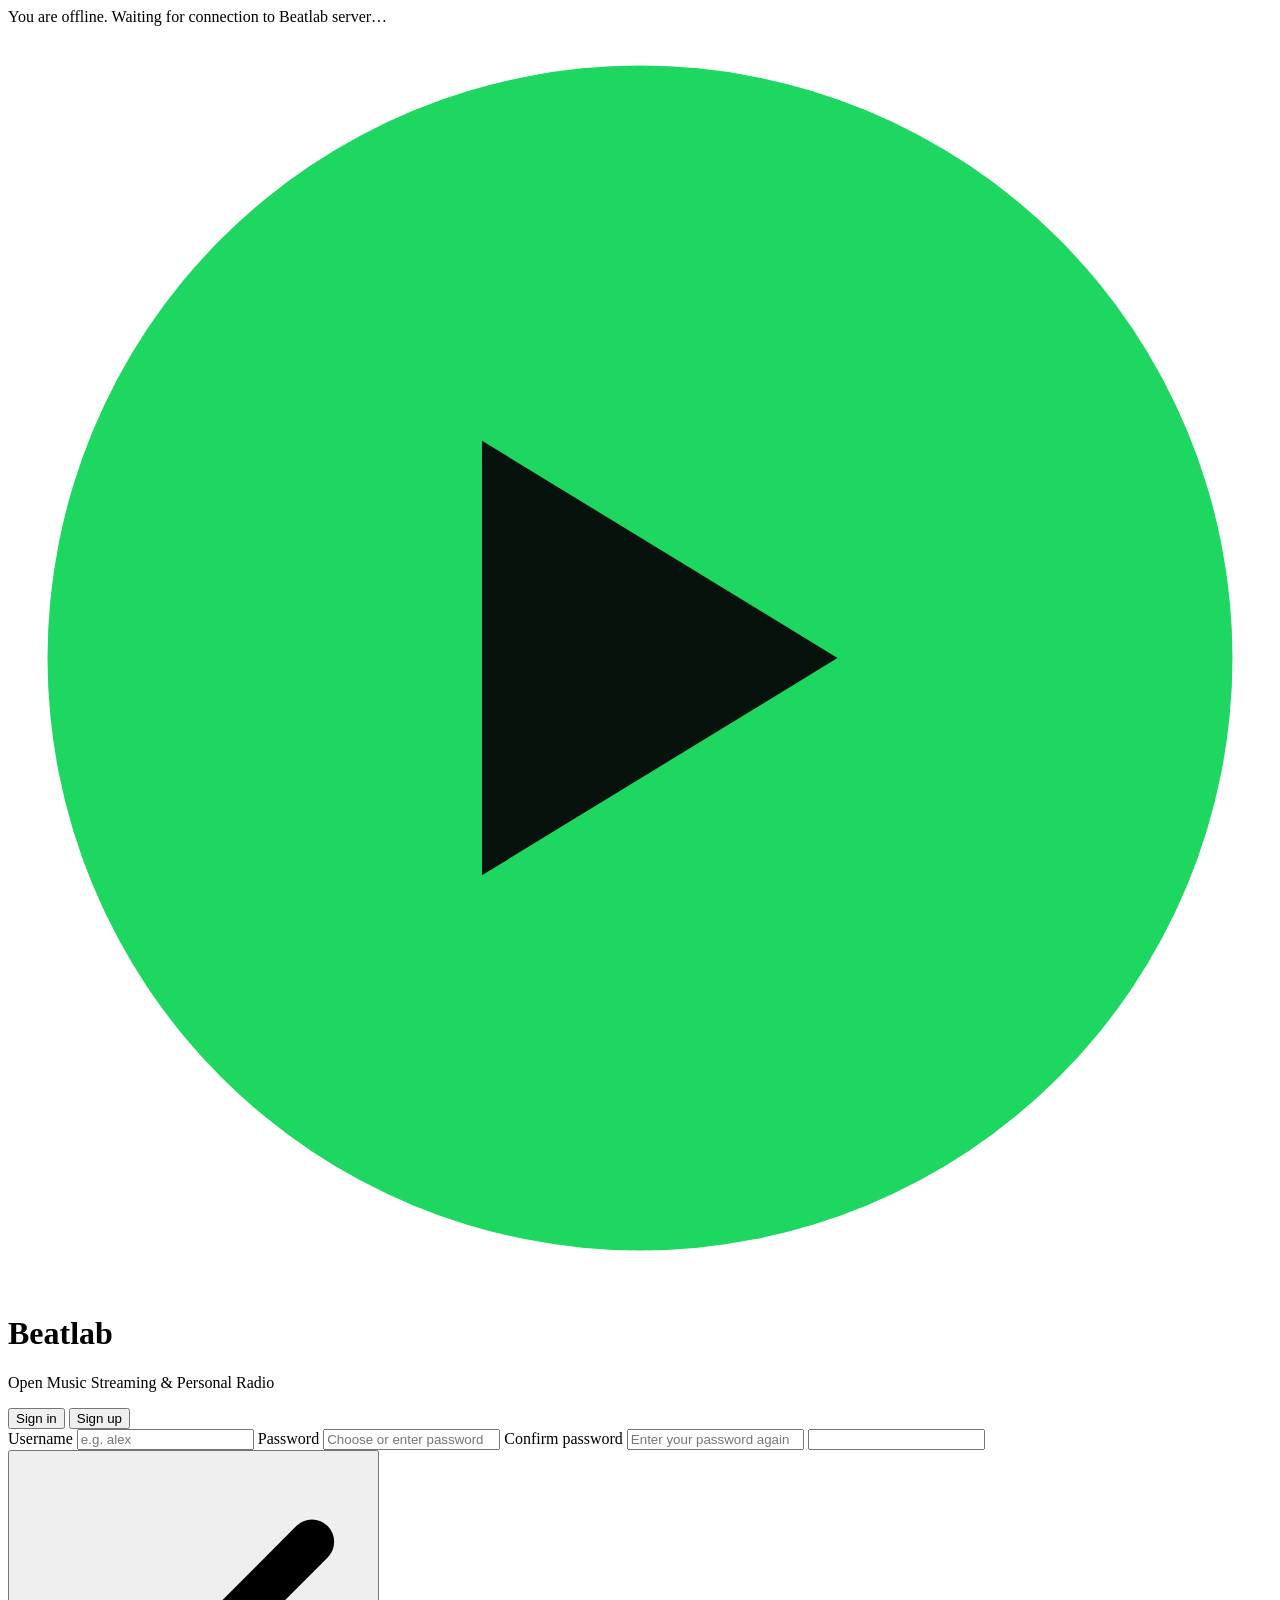
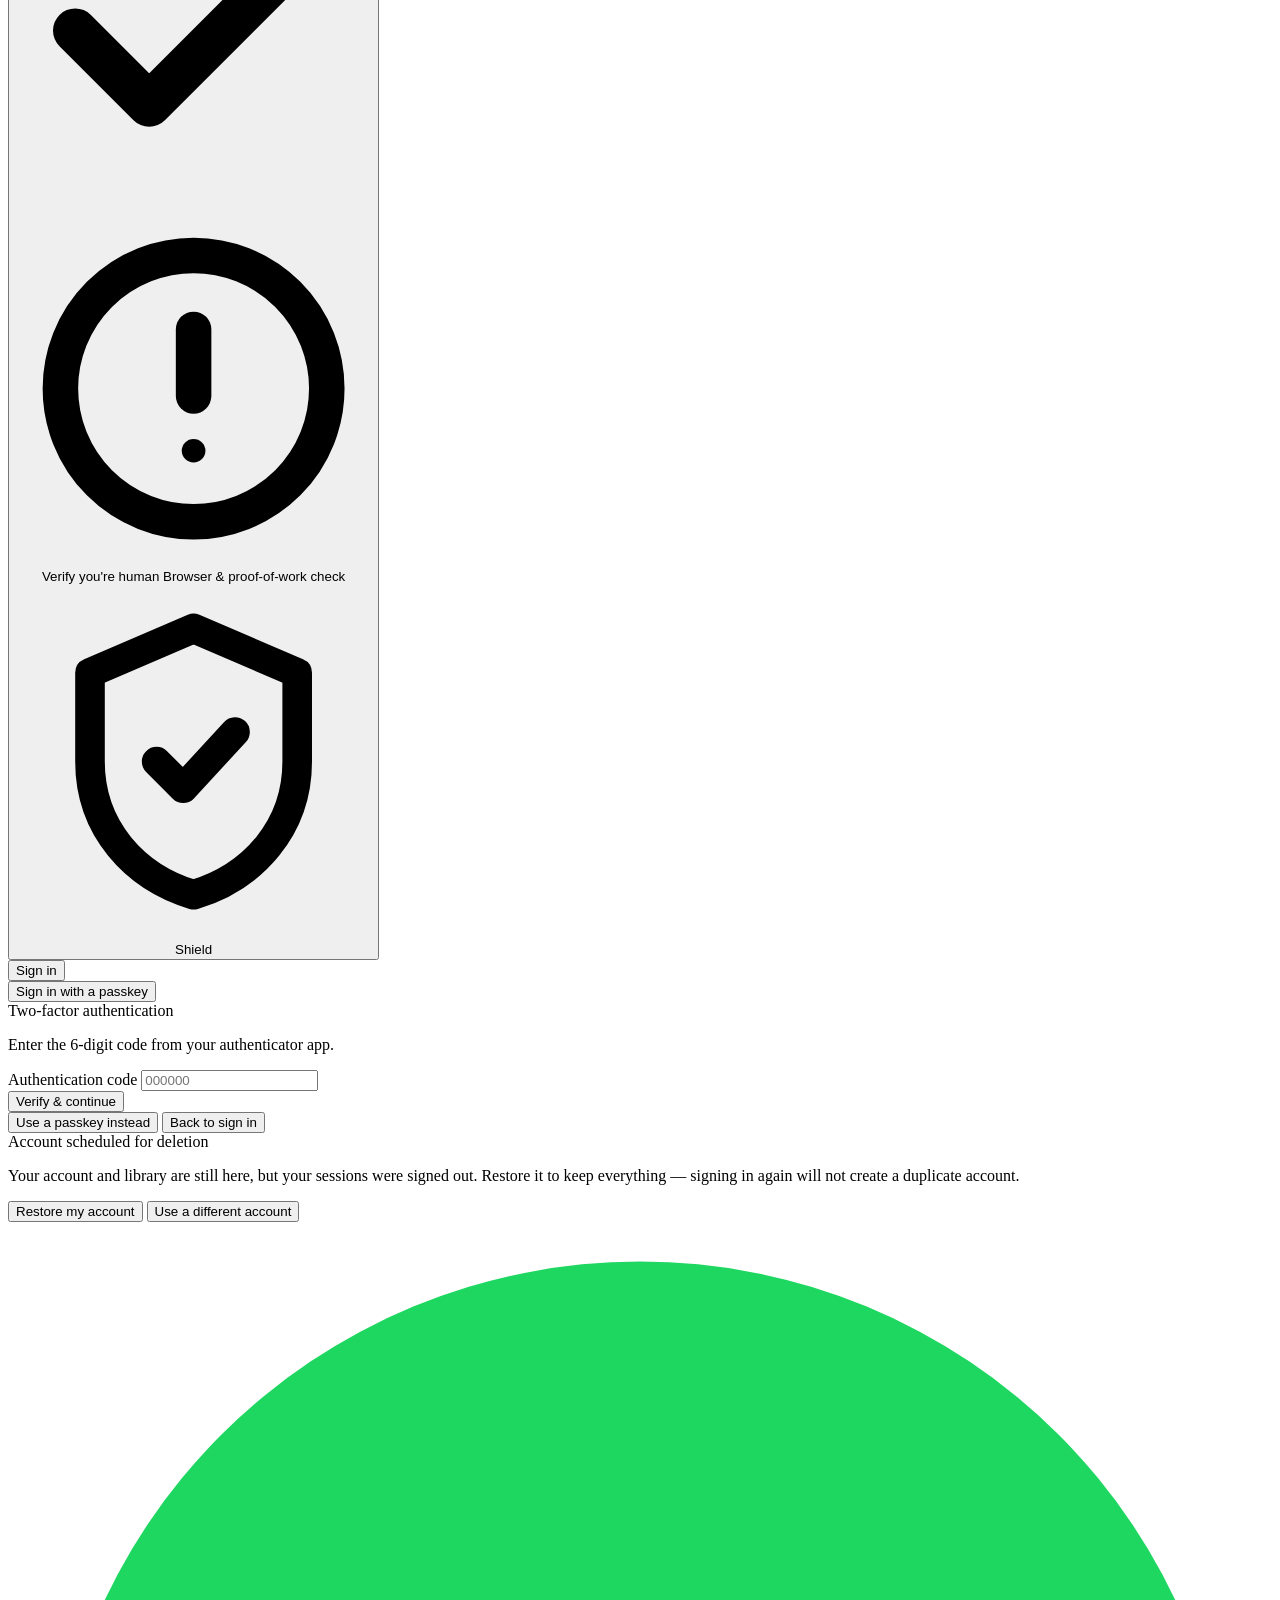
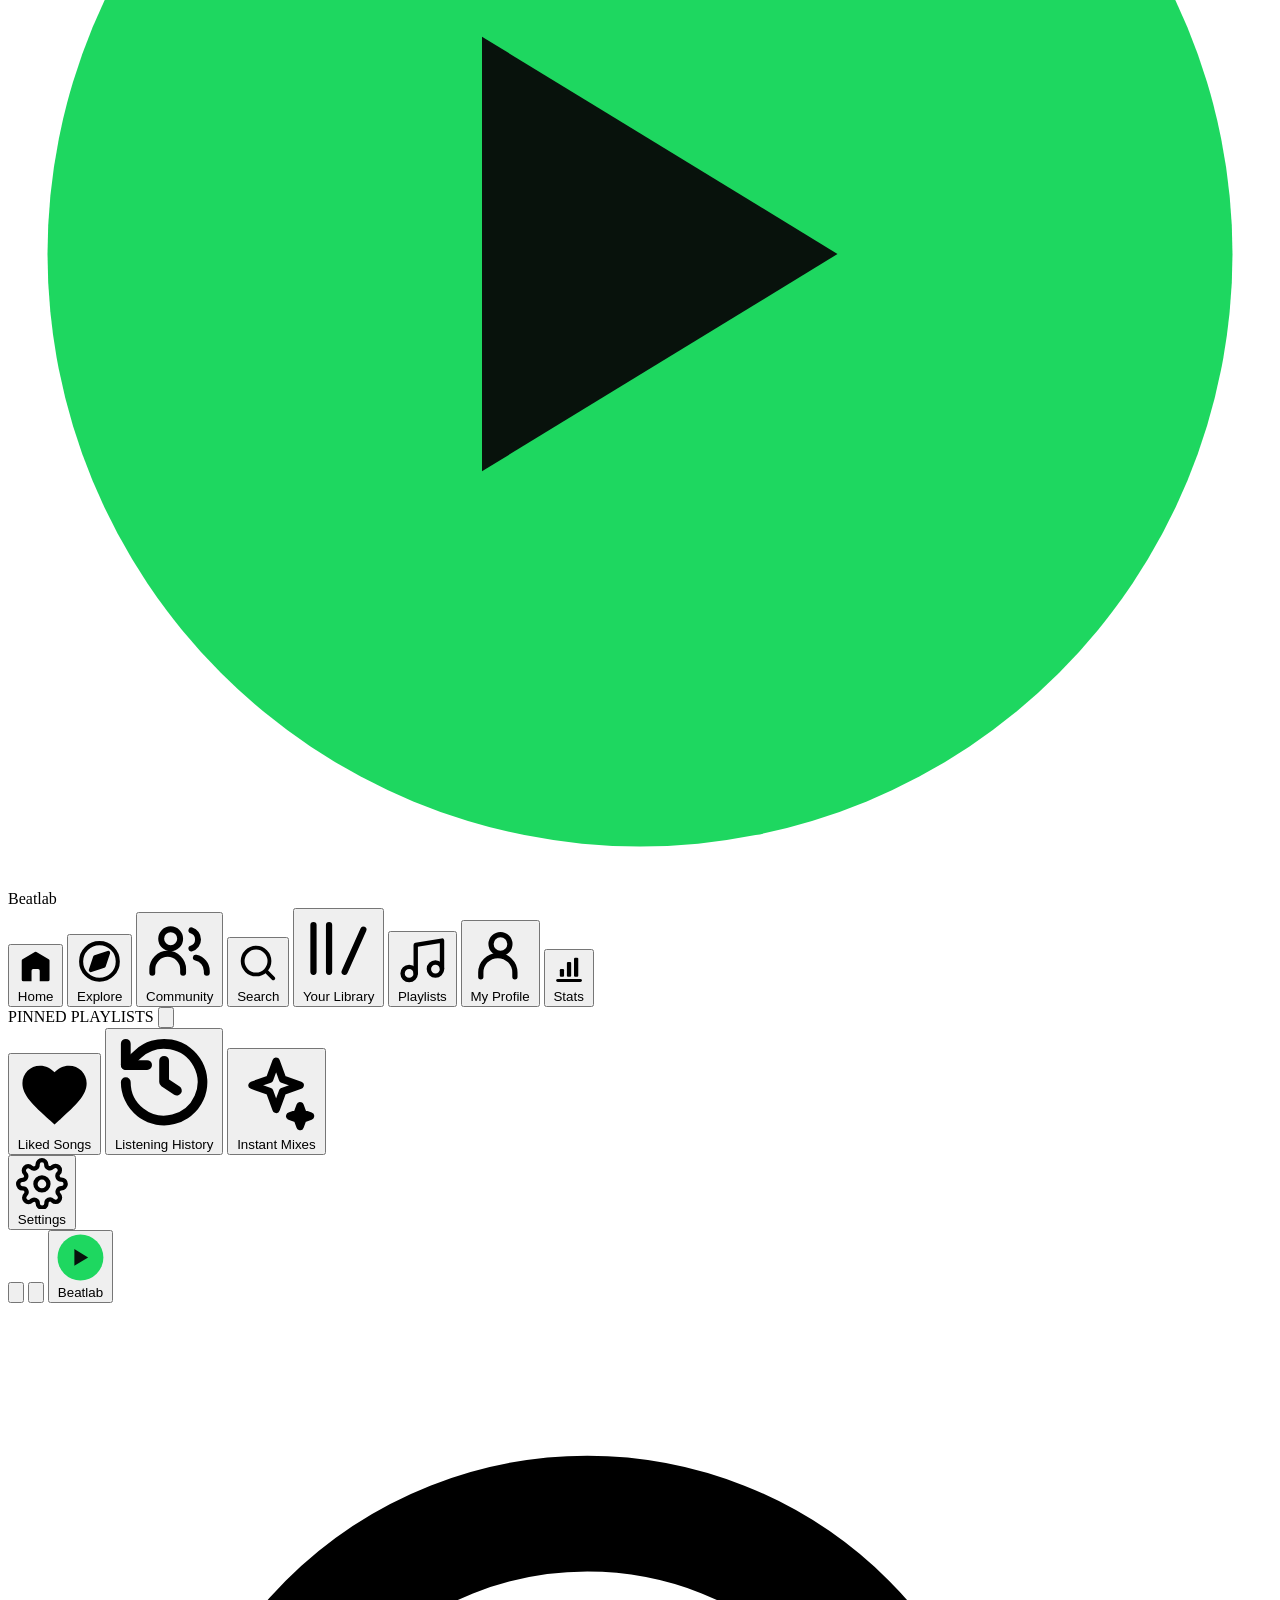
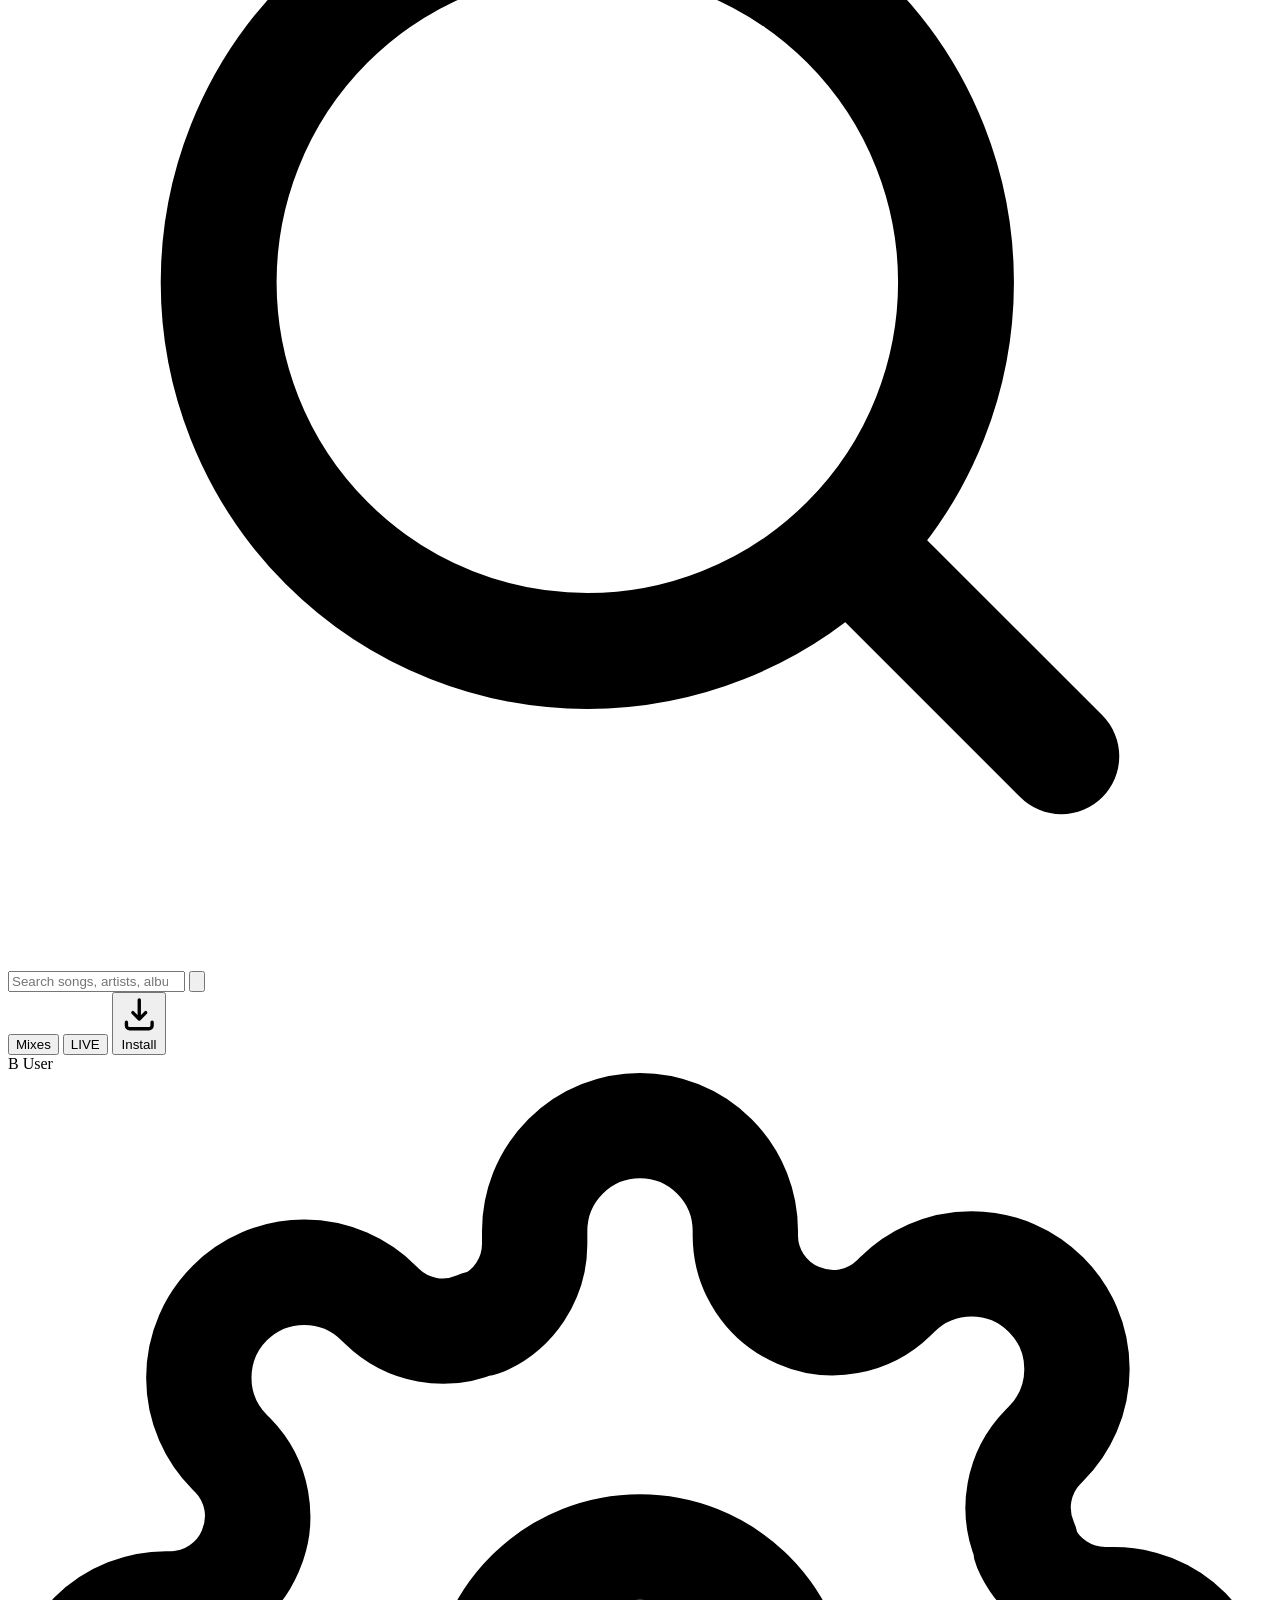
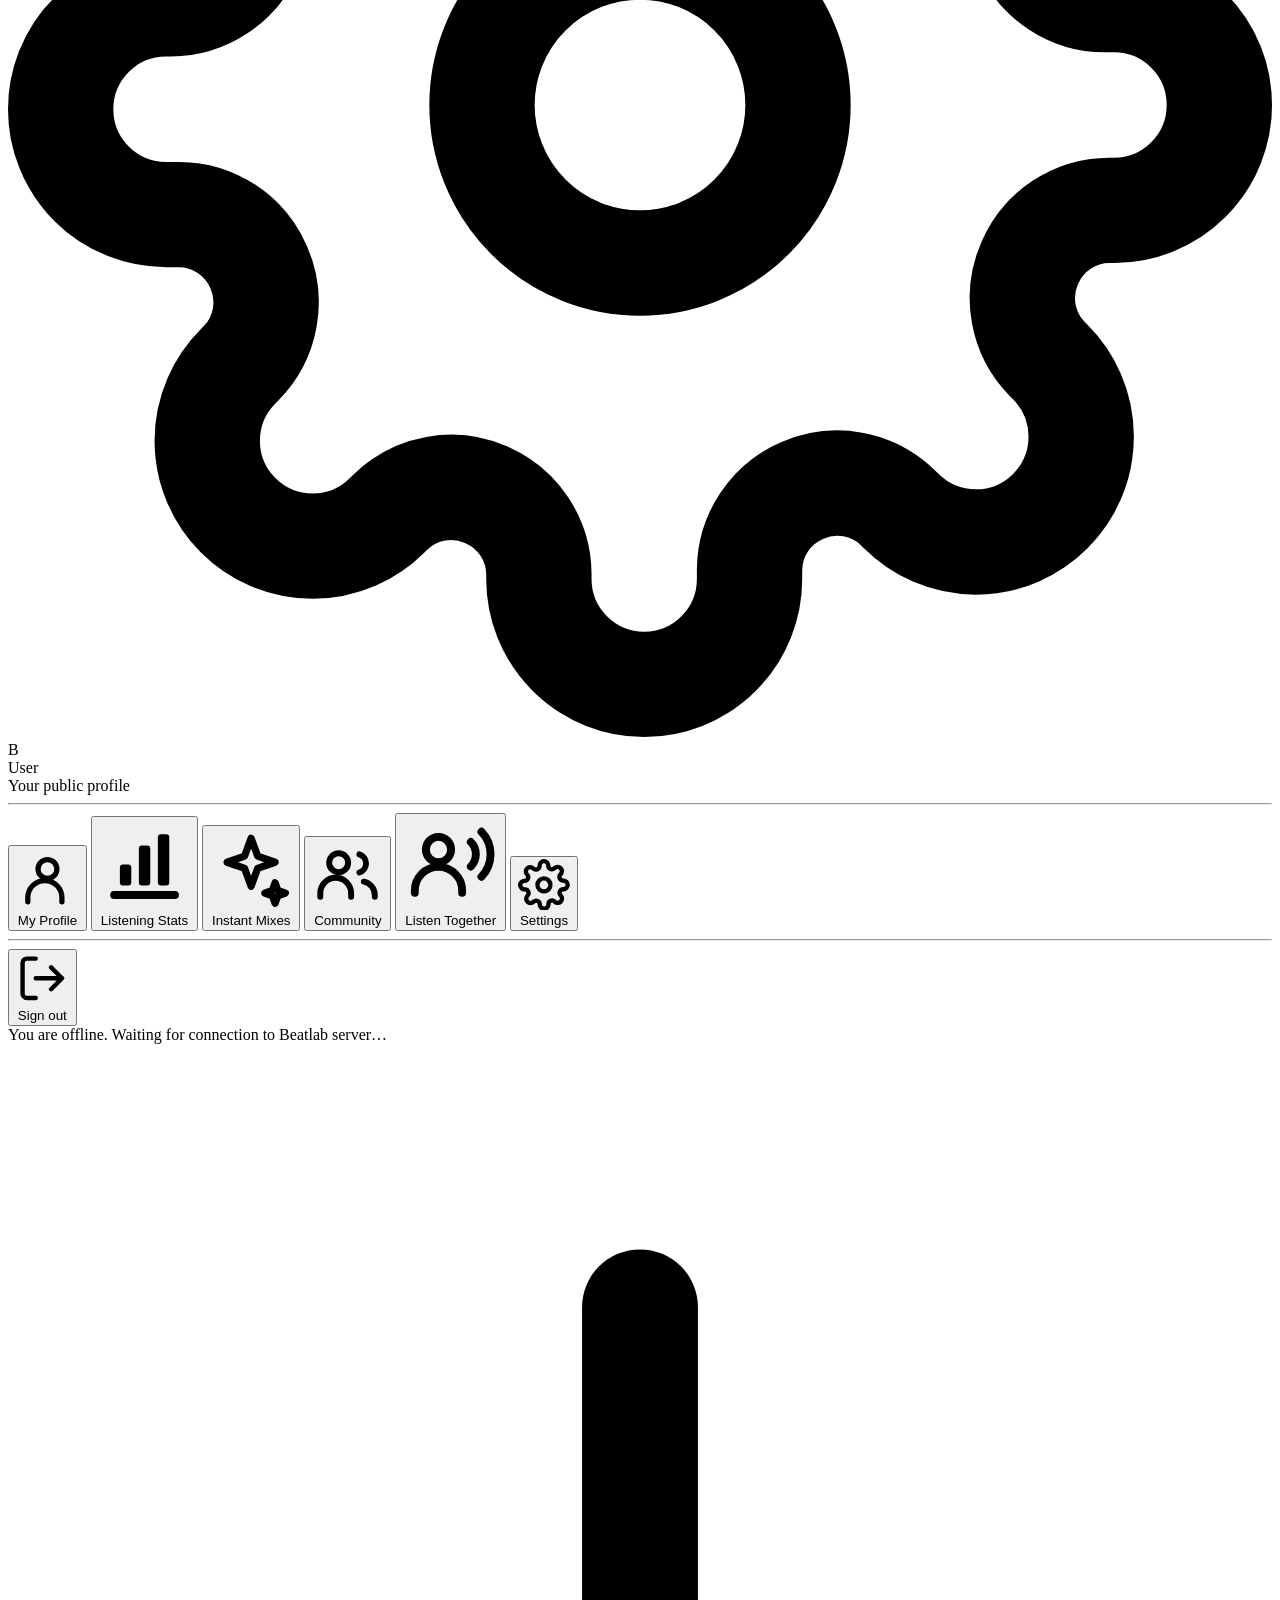
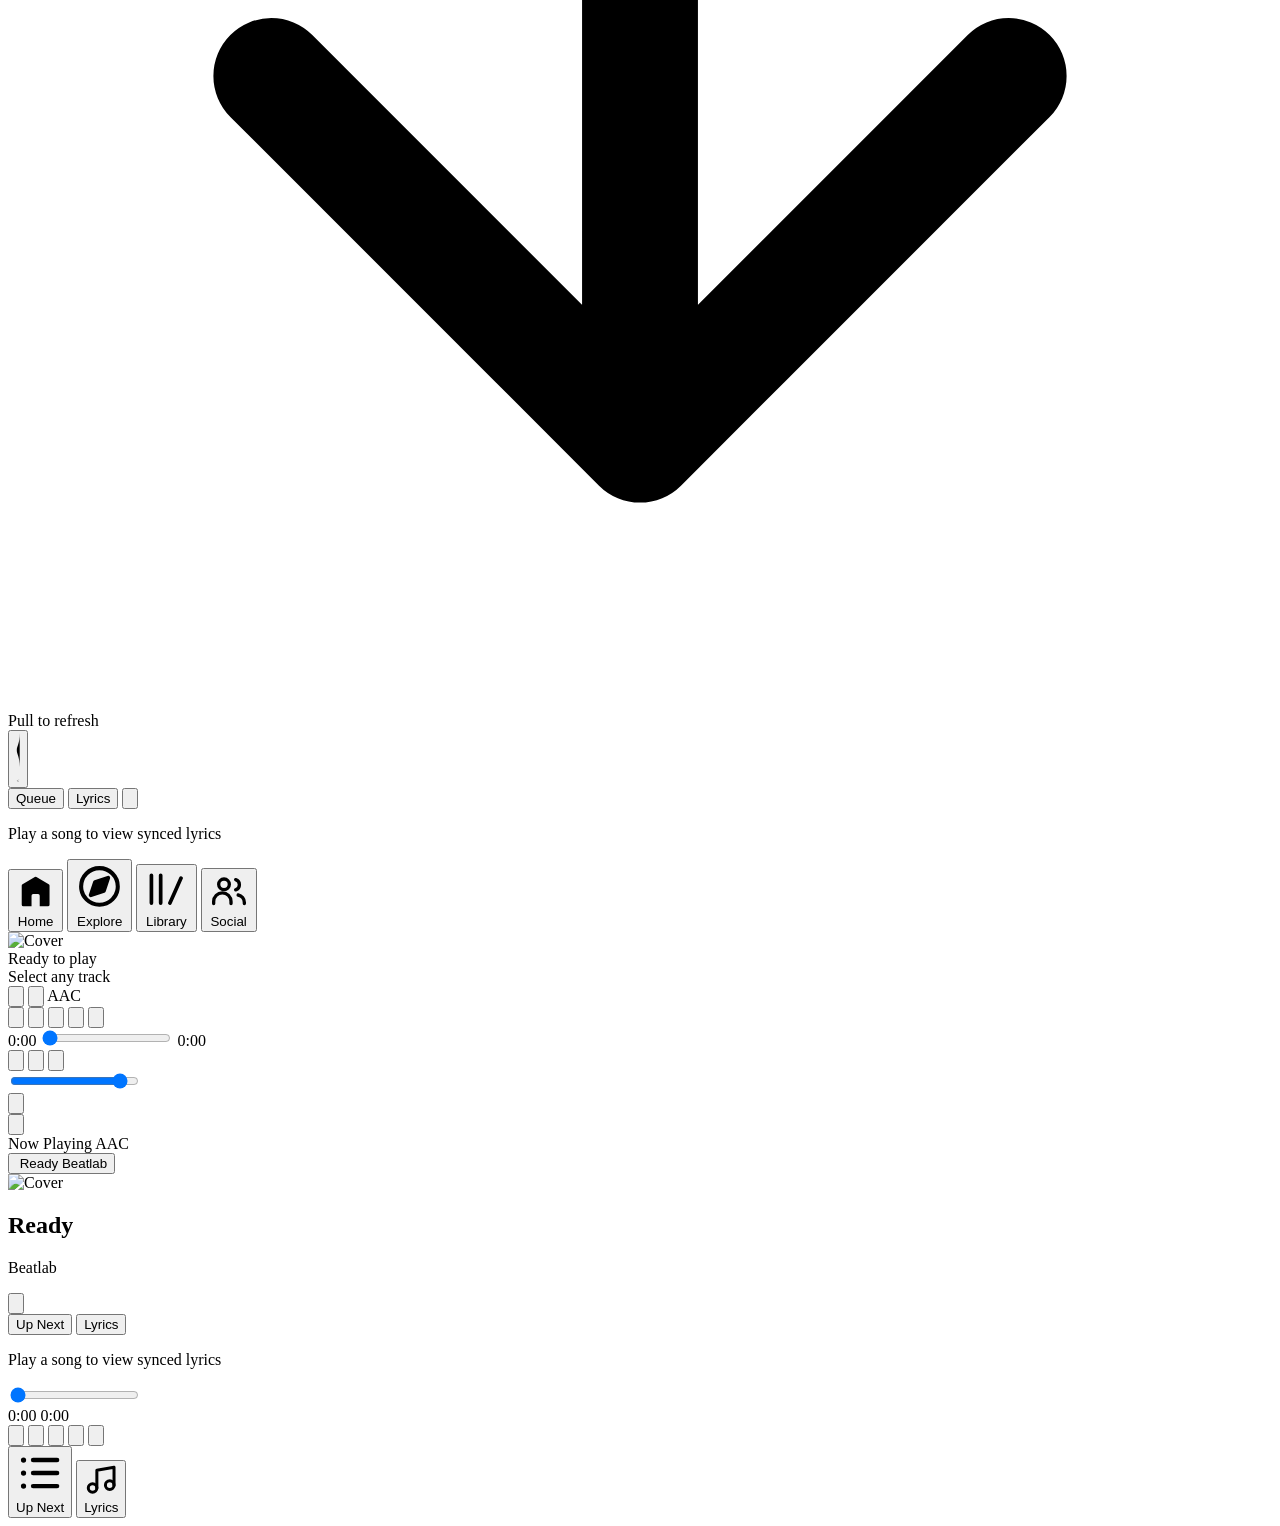
==== commit 2a9dba84: "Mobile redesign a bit" ====
--- a/src/web/index.html
+++ b/src/web/index.html
@@ -257,6 +257,14 @@
                 <svg viewBox="0 0 24 24" fill="none" stroke="currentColor" stroke-width="2" stroke-linecap="round" stroke-linejoin="round"><circle cx="12" cy="8" r="3.6"/><path d="M4.5 20.5v-1.6a6.5 6.5 0 0 1 13 0v1.6"/></svg>
                 <span>My Profile</span>
               </button>
+              <button class="user-menu-item" onclick="App.goStats()">
+                <svg viewBox="0 0 24 24" fill="none" stroke="currentColor" stroke-width="2.1" stroke-linecap="round" stroke-linejoin="round"><path d="M4 20h16"/><rect x="5.5" y="12" width="3" height="5.5" rx="0.8" fill="currentColor" stroke="none"/><rect x="10.5" y="7" width="3" height="10.5" rx="0.8" fill="currentColor" stroke="none"/><rect x="15.5" y="4" width="3" height="13.5" rx="0.8" fill="currentColor" stroke="none"/></svg>
+                <span>Listening Stats</span>
+              </button>
+              <button class="user-menu-item" onclick="App.goMixes()">
+                <svg viewBox="0 0 24 24" fill="none" stroke="currentColor" stroke-width="2.1" stroke-linecap="round" stroke-linejoin="round"><path d="m12 3 1.9 5.2L19 10l-5.1 1.8L12 17l-1.9-5.2L5 10l5.1-1.8L12 3z"/><path d="M19 16l.8 2.2L22 19l-2.2.8L19 22l-.8-2.2L16 19l2.2-.8L19 16z"/></svg>
+                <span>Instant Mixes</span>
+              </button>
               <button class="user-menu-item" onclick="App.goCommunity()">
                 <svg viewBox="0 0 24 24" fill="none" stroke="currentColor" stroke-width="2" stroke-linecap="round" stroke-linejoin="round"><circle cx="9" cy="8" r="3.2"/><path d="M2.8 19.5v-1.2a5.2 5.2 0 0 1 10.4 0v1.2"/><path d="M16 5.2a3.2 3.2 0 0 1 0 6.1M17.5 14.4a4.6 4.6 0 0 1 3.7 4.5v.6"/></svg>
                 <span>Community</span>
@@ -332,21 +340,13 @@
         <svg viewBox="0 0 24 24" fill="none" stroke="currentColor" stroke-width="2" stroke-linecap="round" stroke-linejoin="round"><circle cx="12" cy="12" r="9"/><polygon points="16.24 7.76 14.12 14.12 7.76 16.24 9.88 9.88 16.24 7.76" fill="currentColor"/></svg>
         <span>Explore</span>
       </button>
+      <button class="mobile-nav-btn nav-item" data-route="library" onclick="App.navigate('library')">
+        <svg viewBox="0 0 24 24" fill="none" stroke="currentColor" stroke-width="2" stroke-linecap="round" stroke-linejoin="round"><path d="M4 19.5V4.5m5 15V4.5m5 15L20 6"/></svg>
+        <span>Library</span>
+      </button>
       <button class="mobile-nav-btn nav-item" data-route="community" onclick="App.navigate('community')">
         <svg viewBox="0 0 24 24" fill="none" stroke="currentColor" stroke-width="2" stroke-linecap="round" stroke-linejoin="round"><circle cx="9" cy="8" r="3.2"/><path d="M2.8 19.5v-1.2a5.2 5.2 0 0 1 10.4 0v1.2"/><path d="M16 5.2a3.2 3.2 0 0 1 0 6.1M17.5 14.4a4.6 4.6 0 0 1 3.7 4.5v.6"/></svg>
         <span>Social</span>
-      </button>
-      <button class="mobile-nav-btn nav-item" data-route="search" onclick="App.focusSearch()">
-        <svg viewBox="0 0 24 24" fill="none" stroke="currentColor" stroke-width="2" stroke-linecap="round" stroke-linejoin="round"><circle cx="11" cy="11" r="7"/><path d="m20 20-3.5-3.5"/></svg>
-        <span>Search</span>
-      </button>
-      <button class="mobile-nav-btn nav-item" data-route="library" onclick="App.navigate('library')">
-        <svg viewBox="0 0 24 24" fill="none" stroke="currentColor" stroke-width="2" stroke-linecap="round" stroke-linejoin="round"><path d="M4 19.5V4.5m5 15V4.5m5 15L20 6"/></svg>
-        <span>Library</span>
-      </button>
-      <button class="mobile-nav-btn nav-item" data-route="stats" onclick="App.navigate('stats')">
-        <svg viewBox="0 0 24 24" fill="none" stroke="currentColor" stroke-width="2.1" stroke-linecap="round" stroke-linejoin="round"><path d="M4 20h16"/><rect x="5.5" y="12" width="3" height="5.5" rx="0.8" fill="currentColor" stroke="none"/><rect x="10.5" y="7" width="3" height="10.5" rx="0.8" fill="currentColor" stroke="none"/><rect x="15.5" y="4" width="3" height="13.5" rx="0.8" fill="currentColor" stroke="none"/></svg>
-        <span>Stats</span>
       </button>
     </nav>
   </div>
